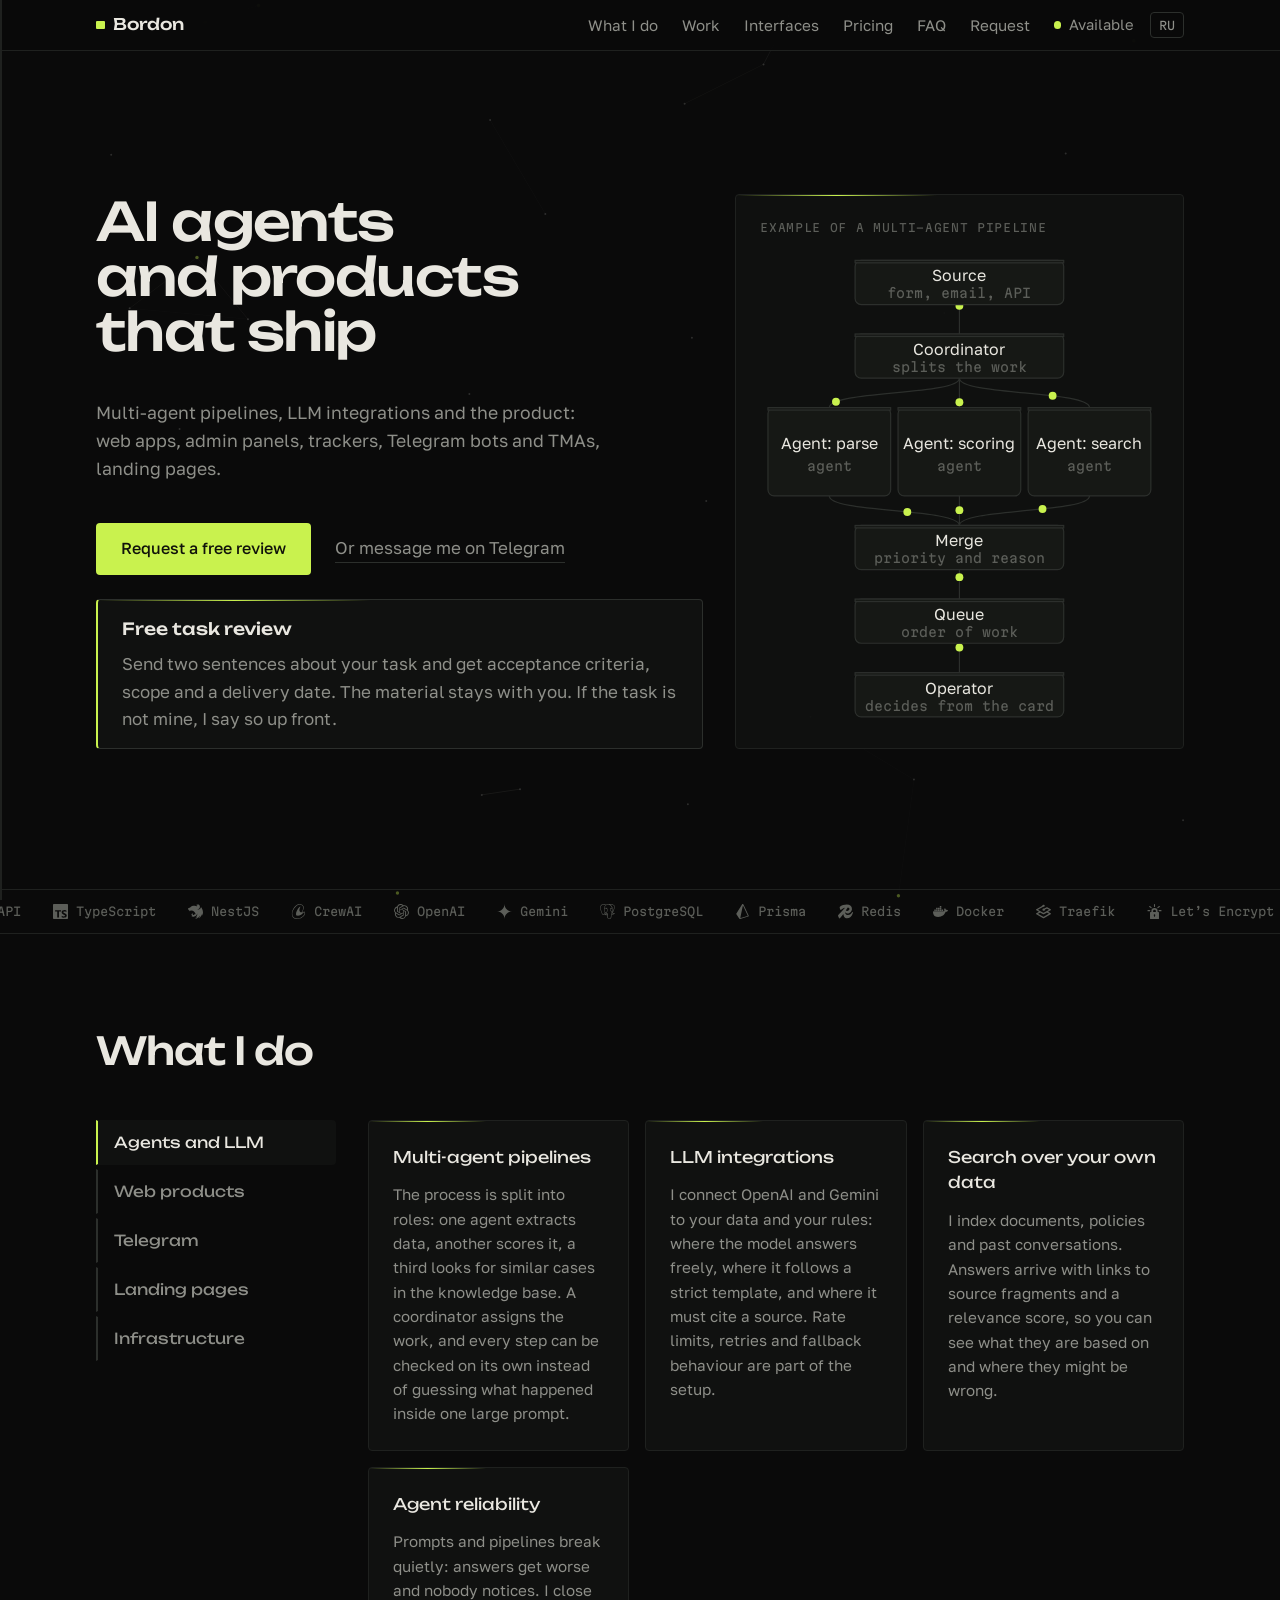
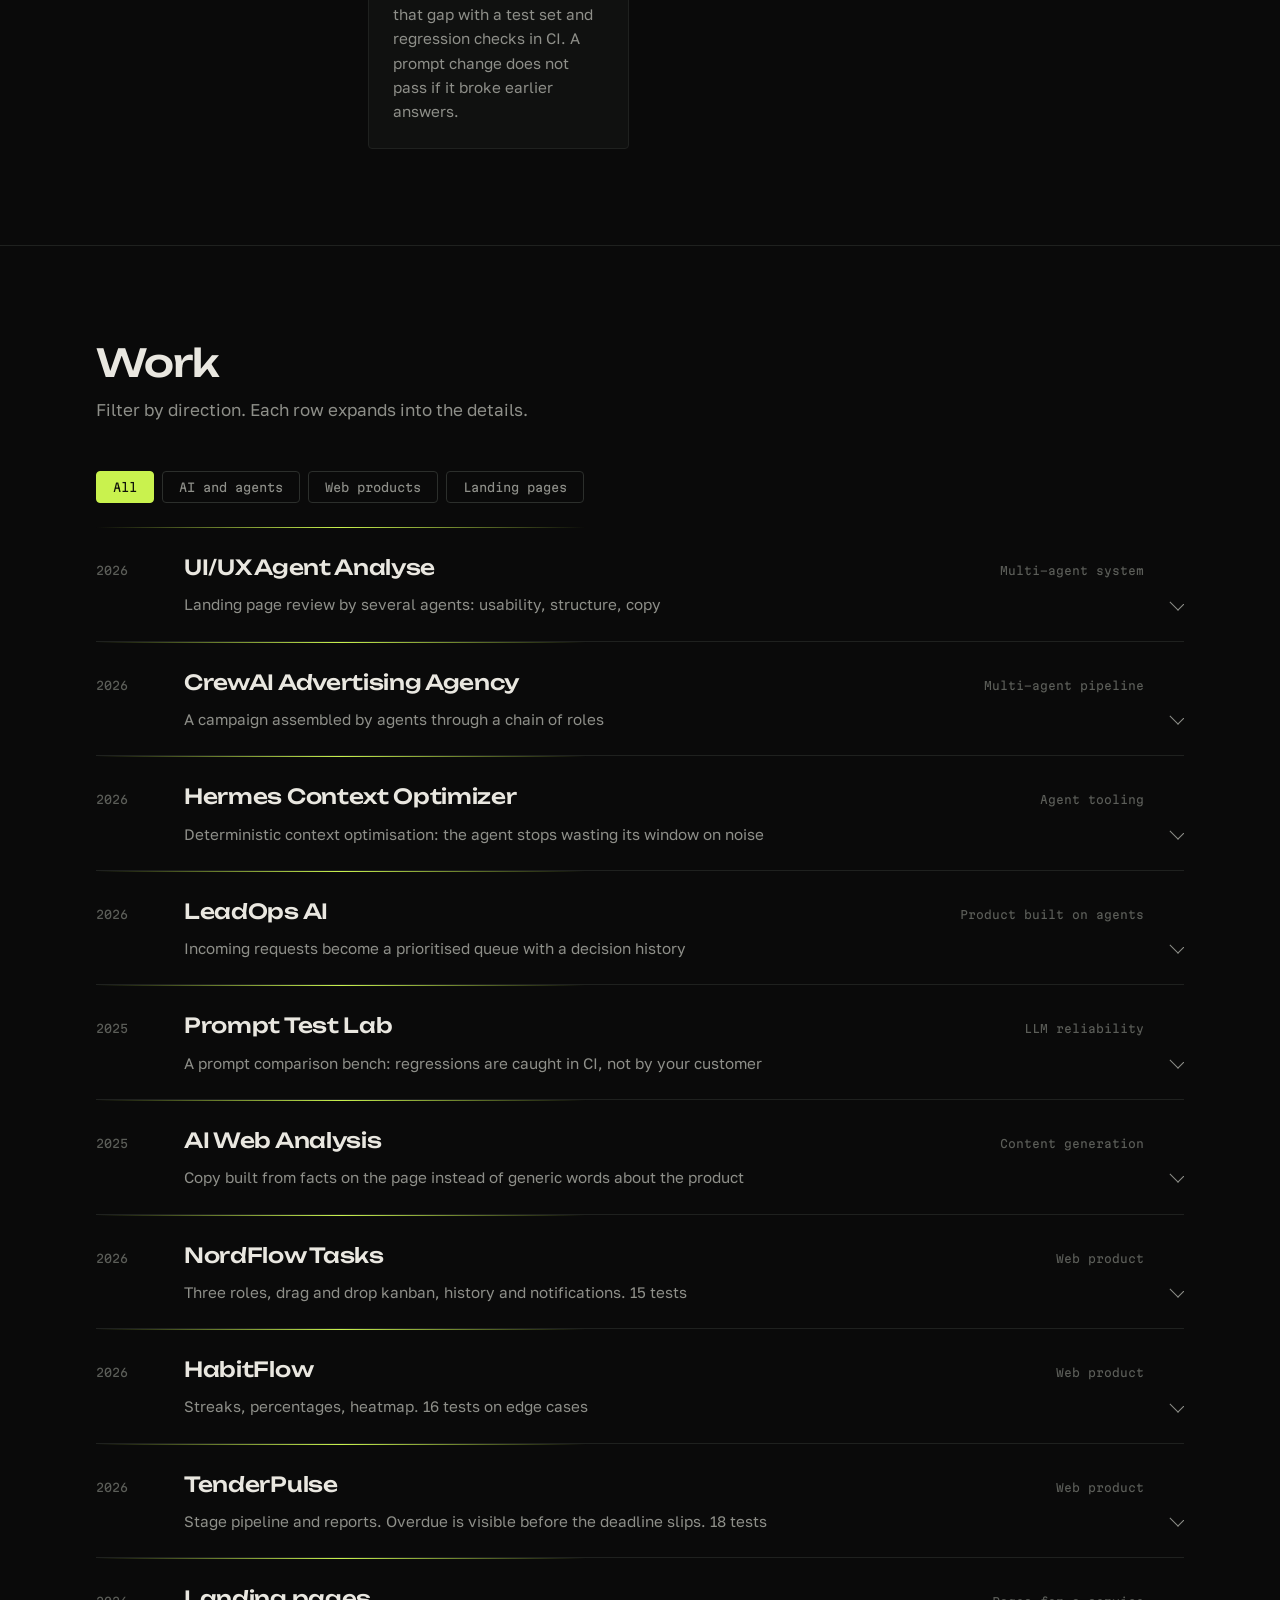
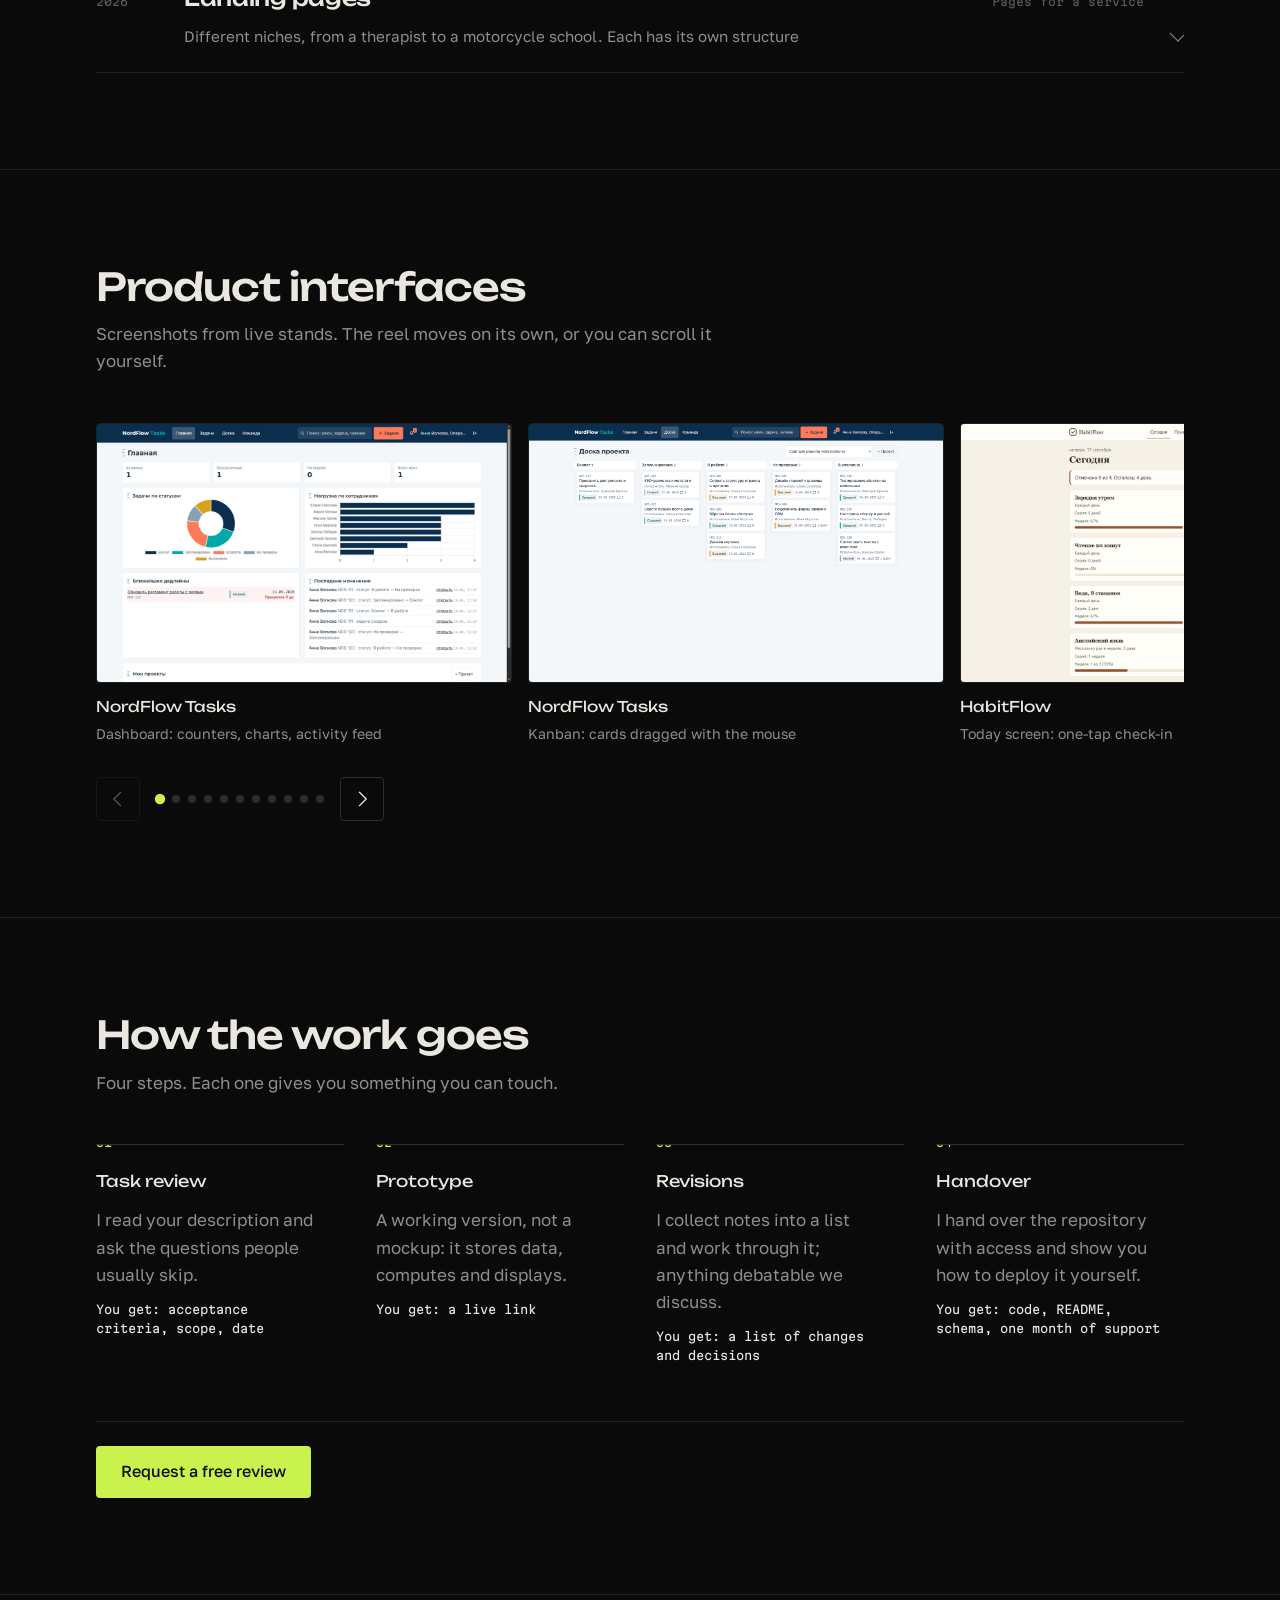
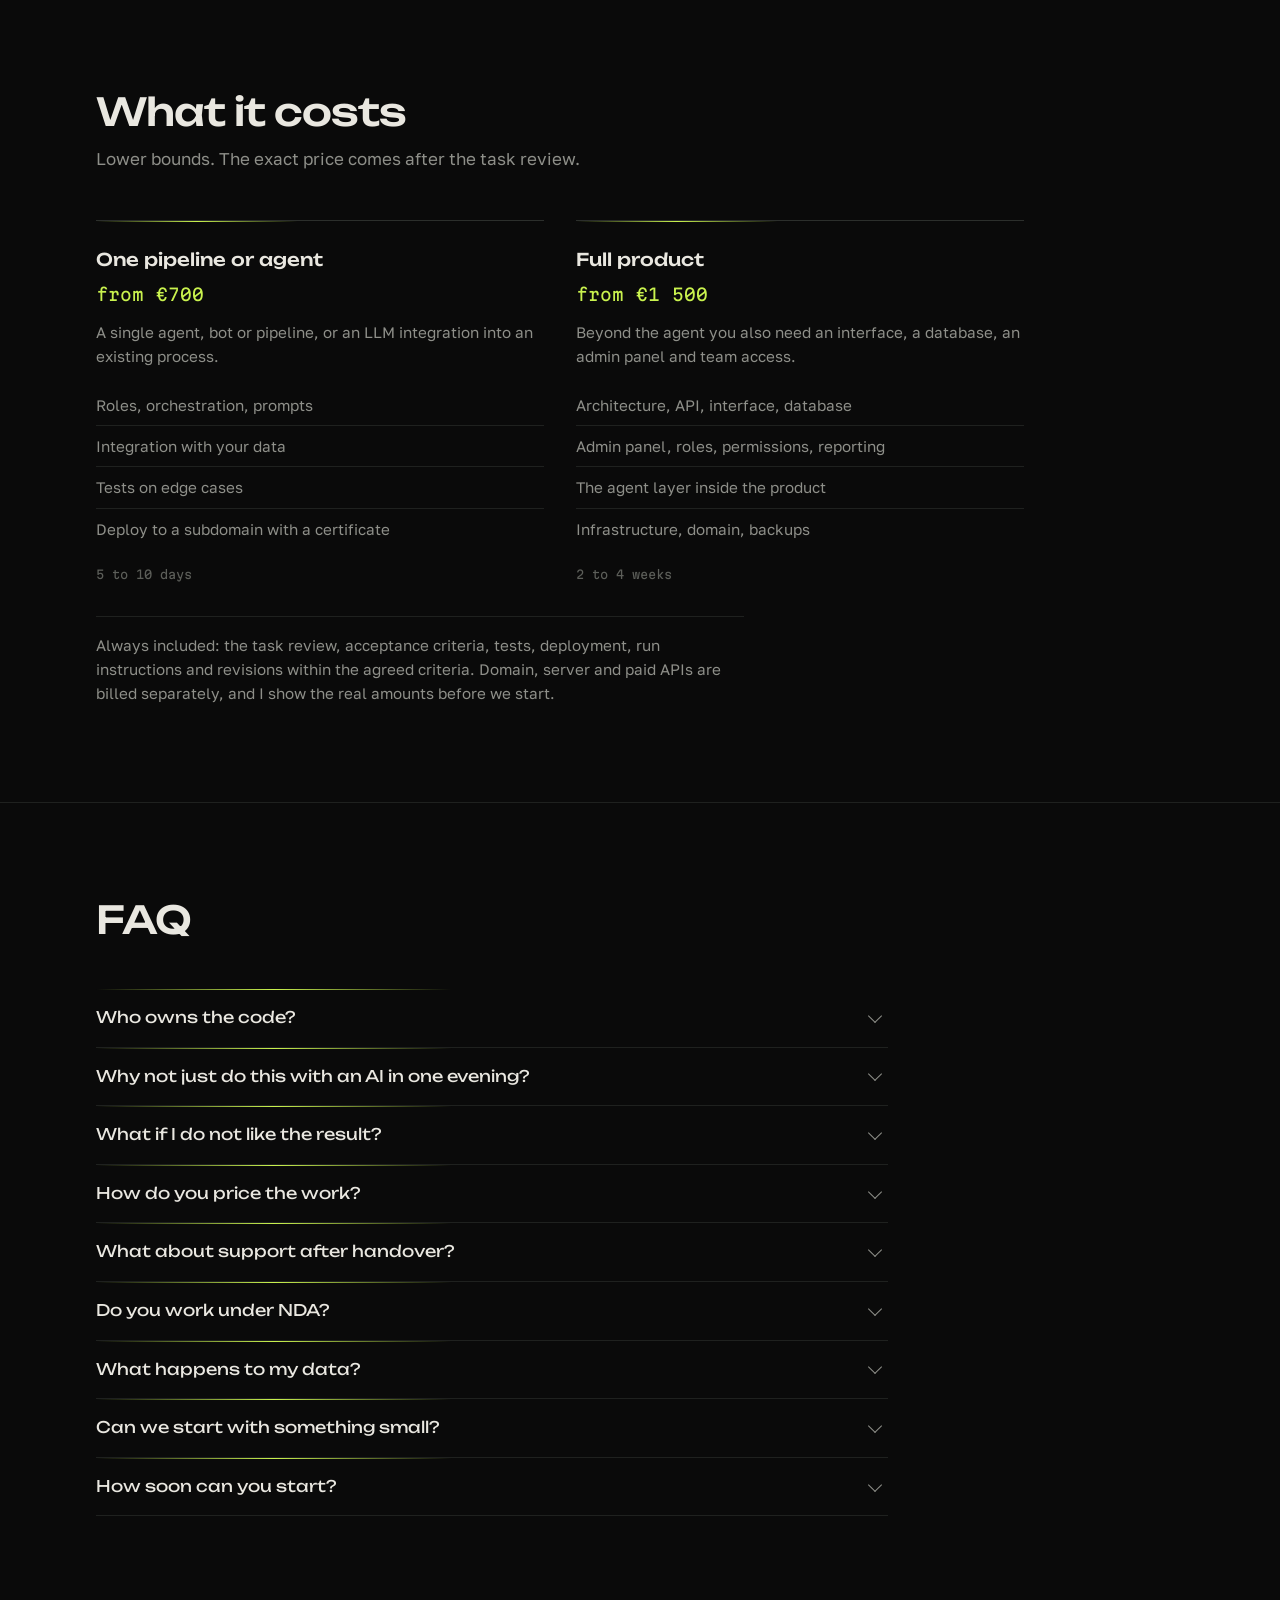
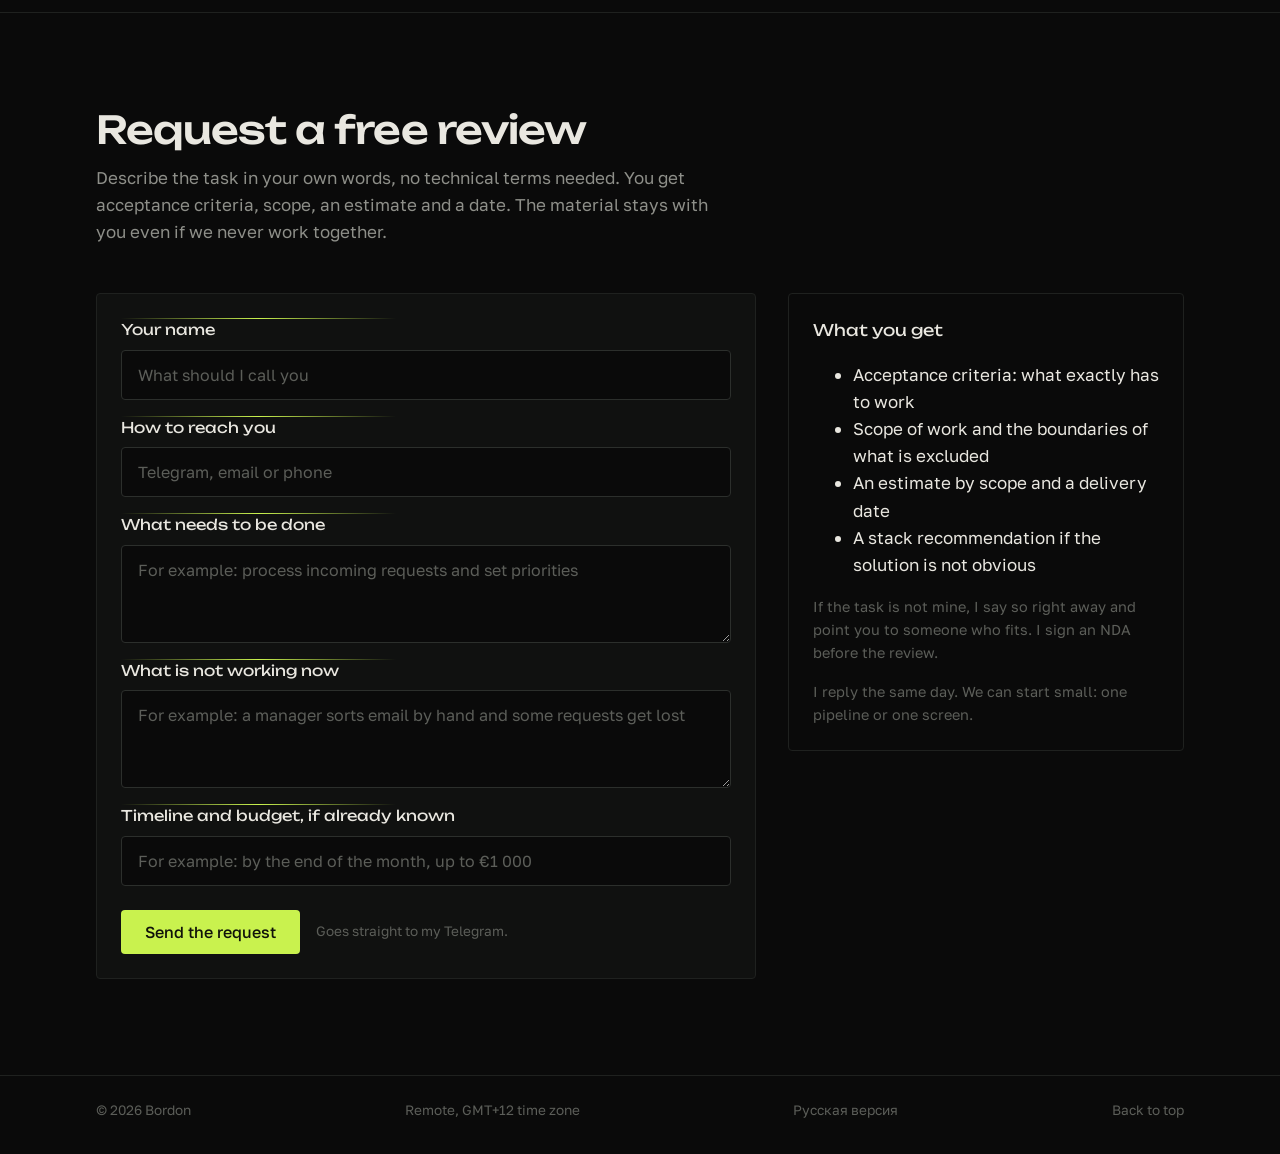
==== en.html @ df8b7627 "Форма: поле имени первым, подсветка на всех блоках, новая подпись на первом экране - в форму заявки " ====
<!doctype html>
<html lang="en">
<head>
<meta charset="utf-8">
<meta name="viewport" content="width=device-width, initial-scale=1">
<title>Bordon. AI agents, LLM and products end to end</title>
<meta name="description" content="I design multi-agent pipelines and LLM integrations, and build the product around them: web apps, admin panels, trackers, Telegram bots and mini apps, landing pages. Free task review.">
<link rel="alternate" hreflang="ru" href="index.html">

<link rel="preconnect" href="https://fonts.googleapis.com">
<link rel="preconnect" href="https://fonts.gstatic.com" crossorigin>
<link rel="stylesheet" href="https://fonts.googleapis.com/css2?family=Golos+Text:wght@400;500;600&family=Martian+Mono:wght@400;500&family=Unbounded:wght@400;500;600&display=swap">
<link rel="stylesheet" href="styles.css">
</head>
<body>

<a class="skip" href="#works">Skip to work</a>

<div class="rail" aria-hidden="true"><span class="rail__fill" id="rail-fill"></span></div>
<div class="bgnet" aria-hidden="true"><canvas id="net-canvas"></canvas></div>

<header class="bar">
  <div class="bar__inner">
    <a class="brand" href="#top"><span class="brand__dot" aria-hidden="true"></span>Bordon</a>

    <nav class="nav" id="nav" aria-label="Main navigation">
      <a href="#do">What I do</a>
      <a href="#works">Work</a>
      <a href="#shots">Interfaces</a>
      <a href="#formats">Pricing</a>
      <a href="#faq">FAQ</a>
      <a href="#brief">Request</a>
    </nav>

    <div class="bar__side">
      <span class="avail"><span class="avail__dot" aria-hidden="true"></span>Available</span>
      <a class="lang" href="index.html" hreflang="ru" lang="ru">RU</a>
      <button class="burger" id="burger" type="button" aria-label="Open menu" aria-expanded="false" aria-controls="nav">
        <span aria-hidden="true"></span><span aria-hidden="true"></span>
      </button>
    </div>
  </div>
</header>

<main id="top">

  <section class="hero">
    <div class="hero__inner">
      <div class="hero__left">
        <h1 class="hero__title">AI agents<br>and products<br>that ship</h1>
        <p class="hero__lead">
          Multi-agent pipelines, LLM integrations and the product:<br>
          web apps, admin panels, trackers, Telegram bots and TMAs, landing pages.
        </p>
        <div class="hero__actions">
          <a class="btn btn--primary" href="#brief">Request a free review</a>
          <a class="link" href="https://t.me/bordon_ai">Or message me on Telegram</a>
        </div>

        <div class="offer">
          <p class="offer__badge">Free task review</p>
          <p class="offer__text">
            Send two sentences about your task and get acceptance criteria, scope and a delivery date.
            The material stays with you. If the task is not mine, I say so up front.
          </p>
        </div>
      </div>

      <div class="flow">
        <p class="flow__title">Example of a multi-agent pipeline</p>
        <svg class="flowmap" viewBox="0 0 320 384" preserveAspectRatio="xMidYMid meet" role="img" aria-label="Pipeline diagram: source, coordinator, three agents, merge, queue and operator">
          <defs>
            <path id="v1" d="M160 42 V 66"/>
            <path id="v2" d="M160 102 C 160 116, 54 112, 54 126"/>
            <path id="v3" d="M160 102 V 126"/>
            <path id="v4" d="M160 102 C 160 116, 266 112, 266 126"/>
            <path id="v5" d="M54 198 C 54 212, 160 208, 160 222"/>
            <path id="v6" d="M160 198 V 222"/>
            <path id="v7" d="M266 198 C 266 212, 160 208, 160 222"/>
            <path id="v8" d="M160 258 V 282"/>
            <path id="v9" d="M160 318 V 342"/>
          </defs>

          <g class="wires">
            <use href="#v1"/><use href="#v2"/><use href="#v3"/><use href="#v4"/><use href="#v5"/><use href="#v6"/><use href="#v7"/><use href="#v8"/><use href="#v9"/>
          </g>

          <g class="pulses">
            <circle class="pulse" r="3.2"><animateMotion dur="1.6s" begin="0.18s" repeatCount="indefinite"><mpath href="#v1"/></animateMotion></circle>
            <circle class="pulse" r="3.2"><animateMotion dur="1.6s" begin="0.36s" repeatCount="indefinite"><mpath href="#v2"/></animateMotion></circle>
            <circle class="pulse" r="3.2"><animateMotion dur="1.6s" begin="0.54s" repeatCount="indefinite"><mpath href="#v3"/></animateMotion></circle>
            <circle class="pulse" r="3.2"><animateMotion dur="1.6s" begin="0.72s" repeatCount="indefinite"><mpath href="#v4"/></animateMotion></circle>
            <circle class="pulse" r="3.2"><animateMotion dur="1.6s" begin="0.9s" repeatCount="indefinite"><mpath href="#v5"/></animateMotion></circle>
            <circle class="pulse" r="3.2"><animateMotion dur="1.6s" begin="1.08s" repeatCount="indefinite"><mpath href="#v6"/></animateMotion></circle>
            <circle class="pulse" r="3.2"><animateMotion dur="1.6s" begin="1.26s" repeatCount="indefinite"><mpath href="#v7"/></animateMotion></circle>
            <circle class="pulse" r="3.2"><animateMotion dur="1.6s" begin="1.44s" repeatCount="indefinite"><mpath href="#v8"/></animateMotion></circle>
            <circle class="pulse" r="3.2"><animateMotion dur="1.6s" begin="1.62s" repeatCount="indefinite"><mpath href="#v9"/></animateMotion></circle>
          </g>

          <g class="node node--source">
            <rect x="75" y="6" width="170" height="36" rx="5"/>
            <rect class="node__bar" x="75" y="6" width="170" height="2"/>
            <text x="160" y="23">Source</text>
            <text class="node__meta" x="160" y="37">form, email, API</text>
          </g>

          <g class="node node--hub">
            <rect x="75" y="66" width="170" height="36" rx="5"/>
            <rect class="node__bar" x="75" y="66" width="170" height="2"/>
            <text x="160" y="83">Coordinator</text>
            <text class="node__meta" x="160" y="97">splits the work</text>
          </g>

          <g class="node">
            <rect x="75" y="222" width="170" height="36" rx="5"/>
            <rect class="node__bar" x="75" y="222" width="170" height="2"/>
            <text x="160" y="239">Merge</text>
            <text class="node__meta" x="160" y="253">priority and reason</text>
          </g>

          <g class="node">
            <rect x="75" y="282" width="170" height="36" rx="5"/>
            <rect class="node__bar" x="75" y="282" width="170" height="2"/>
            <text x="160" y="299">Queue</text>
            <text class="node__meta" x="160" y="313">order of work</text>
          </g>

          <g class="node">
            <rect x="75" y="342" width="170" height="36" rx="5"/>
            <rect class="node__bar" x="75" y="342" width="170" height="2"/>
            <text x="160" y="359">Operator</text>
            <text class="node__meta" x="160" y="373">decides from the card</text>
          </g>

          <g class="node node--agent">
            <rect x="4" y="126" width="100" height="72" rx="5"/>
            <rect class="node__bar" x="4" y="126" width="100" height="2"/>
            <text x="54" y="160">Agent: parse</text>
            <text class="node__meta" x="54" y="178">agent</text>
          </g>

          <g class="node node--agent">
            <rect x="110" y="126" width="100" height="72" rx="5"/>
            <rect class="node__bar" x="110" y="126" width="100" height="2"/>
            <text x="160" y="160">Agent: scoring</text>
            <text class="node__meta" x="160" y="178">agent</text>
          </g>

          <g class="node node--agent">
            <rect x="216" y="126" width="100" height="72" rx="5"/>
            <rect class="node__bar" x="216" y="126" width="100" height="2"/>
            <text x="266" y="160">Agent: search</text>
            <text class="node__meta" x="266" y="178">agent</text>
          </g>
        </svg>
      </div>
    </div>
  </section>

  <section class="stack" aria-label="Stack">
    <div class="stack__row" id="stack-row">
      <div class="stack__track" id="stack-track">
      <span class="tick"><svg class="tick__ico" aria-hidden="true"><use href="img/icons.svg#python"/></svg>Python</span>
      <span class="tick"><svg class="tick__ico" aria-hidden="true"><use href="img/icons.svg#fastapi"/></svg>FastAPI</span>
      <span class="tick"><svg class="tick__ico" aria-hidden="true"><use href="img/icons.svg#typescript"/></svg>TypeScript</span>
      <span class="tick"><svg class="tick__ico" aria-hidden="true"><use href="img/icons.svg#nestjs"/></svg>NestJS</span>
      <span class="tick"><svg class="tick__ico" aria-hidden="true"><use href="img/icons.svg#crewai"/></svg>CrewAI</span>
      <span class="tick"><svg class="tick__ico" aria-hidden="true"><use href="img/icons.svg#openai"/></svg>OpenAI</span>
      <span class="tick"><svg class="tick__ico" aria-hidden="true"><use href="img/icons.svg#googlegemini"/></svg>Gemini</span>
      <span class="tick"><svg class="tick__ico" aria-hidden="true"><use href="img/icons.svg#postgresql"/></svg>PostgreSQL</span>
      <span class="tick"><svg class="tick__ico" aria-hidden="true"><use href="img/icons.svg#prisma"/></svg>Prisma</span>
      <span class="tick"><svg class="tick__ico" aria-hidden="true"><use href="img/icons.svg#redis"/></svg>Redis</span>
      <span class="tick"><svg class="tick__ico" aria-hidden="true"><use href="img/icons.svg#docker"/></svg>Docker</span>
      <span class="tick"><svg class="tick__ico" aria-hidden="true"><use href="img/icons.svg#traefikproxy"/></svg>Traefik</span>
      <span class="tick"><svg class="tick__ico" aria-hidden="true"><use href="img/icons.svg#letsencrypt"/></svg>Let’s Encrypt</span>
      <span class="tick"><svg class="tick__ico" aria-hidden="true"><use href="img/icons.svg#githubactions"/></svg>GitHub Actions</span>
      <span class="tick"><svg class="tick__ico" aria-hidden="true"><use href="img/icons.svg#nodedotjs"/></svg>Node.js</span>
      <span class="tick"><svg class="tick__ico" aria-hidden="true"><use href="img/icons.svg#telegram"/></svg>Telegram</span>
      </div>
    </div>
  </section>

  <section class="do" id="do">
    <div class="wrap">
      <header class="sec">
        <h2>What I do</h2>
      </header>

      <div class="tabs" id="do-tabs">
        <div class="tabs__list" role="tablist" aria-label="Work directions">
          <button class="tabs__tab is-on" role="tab" id="tab-ai" aria-controls="panel-ai" aria-selected="true" tabindex="0">Agents and LLM</button>
          <button class="tabs__tab" role="tab" id="tab-web" aria-controls="panel-web" aria-selected="false" tabindex="-1">Web products</button>
          <button class="tabs__tab" role="tab" id="tab-tg" aria-controls="panel-tg" aria-selected="false" tabindex="-1">Telegram</button>
          <button class="tabs__tab" role="tab" id="tab-landing" aria-controls="panel-landing" aria-selected="false" tabindex="-1">Landing pages</button>
          <button class="tabs__tab" role="tab" id="tab-infra" aria-controls="panel-infra" aria-selected="false" tabindex="-1">Infrastructure</button>
        </div>

        <div class="tabs__panels">
          <div class="tabs__panel is-on" role="tabpanel" id="panel-ai" aria-labelledby="tab-ai" tabindex="0">
            <div class="cards">
              <article class="mini">
                <h3>Multi-agent pipelines</h3>
                <p>The process is split into roles: one agent extracts data, another scores it, a third looks for similar cases in the knowledge base. A coordinator assigns the work, and every step can be checked on its own instead of guessing what happened inside one large prompt.</p>
              </article>
              <article class="mini">
                <h3>LLM integrations</h3>
                <p>I connect OpenAI and Gemini to your data and your rules: where the model answers freely, where it follows a strict template, and where it must cite a source. Rate limits, retries and fallback behaviour are part of the setup.</p>
              </article>
              <article class="mini">
                <h3>Search over your own data</h3>
                <p>I index documents, policies and past conversations. Answers arrive with links to source fragments and a relevance score, so you can see what they are based on and where they might be wrong.</p>
              </article>
              <article class="mini">
                <h3>Agent reliability</h3>
                <p>Prompts and pipelines break quietly: answers get worse and nobody notices. I close that gap with a test set and regression checks in CI. A prompt change does not pass if it broke earlier answers.</p>
              </article>
            </div>
          </div>

          <div class="tabs__panel" role="tabpanel" id="panel-web" aria-labelledby="tab-web" tabindex="0" hidden>
            <div class="cards">
              <article class="mini">
                <h3>Web applications</h3>
                <p>Full applications built around a process: authentication, roles, database, file upload, export, third-party integrations. Runs in the browser with no install and opens on a phone.</p>
              </article>
              <article class="mini">
                <h3>Admin panels</h3>
                <p>An internal tool for the team: reference data, moderation, bulk operations, role-based access, audit log. What usually lives in spreadsheets and chat threads moves into one screen.</p>
              </article>
              <article class="mini">
                <h3>Dashboards and reporting</h3>
                <p>Funnels, deadlines, workload, period comparison, export to a spreadsheet. Metrics are computed server-side so the numbers match for everyone instead of depending on one person&rsquo;s export.</p>
              </article>
              <article class="mini">
                <h3>Mini CRM and trackers</h3>
                <p>Contacts, deals, stages, activity history, tasks and a kanban with deadlines. Administrator, manager and contractor roles: each sees only their own work and cannot reach into someone else&rsquo;s.</p>
              </article>
            </div>
          </div>

          <div class="tabs__panel" role="tabpanel" id="panel-tg" aria-labelledby="tab-tg" tabindex="0" hidden>
            <div class="cards">
              <article class="mini">
                <h3>Bots</h3>
                <p>Intake, notifications on events and deadlines, announcement funnels, answers from the knowledge base. With caching and logging, so a failure shows exactly what came in and what went out.</p>
              </article>
              <article class="mini">
                <h3>Mini apps</h3>
                <p>An interface inside Telegram: forms, lists, cards, payments. No app install and no separate account, and the data comes from the same backend as the web version.</p>
              </article>
              <article class="mini">
                <h3>Wired to your backend</h3>
                <p>The bot works with your API, database and third-party services instead of living as a separate toy. One source of truth: a change in the web app shows up in the bot immediately.</p>
              </article>
              <article class="mini">
                <h3>Access and roles</h3>
                <p>Who sees requests, who changes statuses, who exports data. Restrictions are enforced on the server, not hidden behind disabled buttons.</p>
              </article>
            </div>
          </div>

          <div class="tabs__panel" role="tabpanel" id="panel-landing" aria-labelledby="tab-landing" tabindex="0" hidden>
            <div class="cards">
              <article class="mini">
                <h3>Structure for the niche</h3>
                <p>Section order and arguments are built for a specific audience: a therapist, a coffee shop and a payment service need different ones. Proven on five live pages.</p>
              </article>
              <article class="mini">
                <h3>Lead form</h3>
                <p>A form with notifications, export and spam protection. You see where the person came from and what they wanted, not just &ldquo;new lead&rdquo;.</p>
              </article>
              <article class="mini">
                <h3>Speed and responsiveness</h3>
                <p>From 320 pixels up, tested in Safari and on a real phone. No heavy builders: the page opens fast on mobile data.</p>
              </article>
              <article class="mini">
                <h3>Analytics</h3>
                <p>Goals on form submits and clicks, analytics wired up, markup for search. So you can see whether the page works instead of assuming it looks fine.</p>
              </article>
            </div>
          </div>

          <div class="tabs__panel" role="tabpanel" id="panel-infra" aria-labelledby="tab-infra" tabindex="0" hidden>
            <div class="cards">
              <article class="mini">
                <h3>Containers and deployment</h3>
                <p>The app ships as an image and starts with one command on any server. Rebuild and restart by script: the old container keeps serving until the new one is ready.</p>
              </article>
              <article class="mini">
                <h3>Domains and certificates</h3>
                <p>Reverse proxy, routing by domain, HTTPS with automatic renewal. Plus http to https redirects and security headers.</p>
              </article>
              <article class="mini">
                <h3>Databases and data</h3>
                <p>PostgreSQL with migrations, regular backups, separate staging and production environments. Migrations run by script, not by hand.</p>
              </article>
              <article class="mini">
                <h3>Observability</h3>
                <p>Health endpoints for the database and the app, container logs, metrics and alerts on failure. When something breaks you see what broke, not just &ldquo;the site is down&rdquo;.</p>
              </article>
              <article class="mini">
                <h3>Continuous delivery</h3>
                <p>Checks and tests in CI on every commit, image build, automated deploy. A mistake is caught before production, not after.</p>
              </article>
              <article class="mini">
                <h3>Handover and documentation</h3>
                <p>A README with run instructions, the data schema, environment variables and an update guide. So the project can be handed to another team, not only to me.</p>
              </article>
            </div>
          </div>
        </div>
      </div>
    </div>
  </section>

  <section class="works" id="works">
    <div class="wrap">
      <header class="sec">
        <h2>Work</h2>
        <p class="sec__lead">Filter by direction. Each row expands into the details.</p>
      </header>

      <div class="filters" role="group" aria-label="Case filter">
        <button class="chip is-on" data-filter="all" aria-pressed="true">All</button>
        <button class="chip" data-filter="ai" aria-pressed="false">AI and agents</button>
        <button class="chip" data-filter="web" aria-pressed="false">Web products</button>
        <button class="chip" data-filter="landing" aria-pressed="false">Landing pages</button>
      </div>

      <div class="cases" id="cases">

        <details class="case" data-cat="ai">
          <summary class="case__head">
            <span class="case__year">2026</span>
            <span class="case__title">UI/UX Agent Analyse</span>
            <span class="case__cat">Multi-agent system</span>
            <span class="case__sum">Landing page review by several agents: usability, structure, copy</span>
            <span class="case__more" aria-hidden="true"></span>
          </summary>
          <div class="case__body">
            <p class="case__what">The system reviews a page piece by piece: usability, structure, conversion points, copy. Several agents with different roles, merged into one report.</p>
            <p class="case__value"><span class="case__label">Why it matters</span>An audit without manual reading. Notes are tied to specific blocks instead of general impressions.</p>
            <ul class="tags"><li>Python</li><li>agent orchestration</li><li>LLM</li><li>Docker</li></ul>
            <a class="case__go" href="https://github.com/ai4bordon/ui-ux-agent-analise">Open on GitHub</a>
          </div>
        </details>

        <details class="case" data-cat="ai">
          <summary class="case__head">
            <span class="case__year">2026</span>
            <span class="case__title">CrewAI Advertising Agency</span>
            <span class="case__cat">Multi-agent pipeline</span>
            <span class="case__sum">A campaign assembled by agents through a chain of roles</span>
            <span class="case__more" aria-hidden="true"></span>
          </summary>
          <div class="case__body">
            <p class="case__what">Every agent has a role and an area of responsibility. Work moves along the chain from strategy to copy and creatives.</p>
            <p class="case__value"><span class="case__label">Why it matters</span>You can see which step went wrong and replace that step without rebuilding the whole process.</p>
            <ul class="tags"><li>CrewAI</li><li>Python</li><li>LLM</li></ul>
            <a class="case__go" href="https://github.com/ai4bordon/crewai-advertising-agency">Open on GitHub</a>
          </div>
        </details>

        <details class="case" data-cat="ai">
          <summary class="case__head">
            <span class="case__year">2026</span>
            <span class="case__title">Hermes Context Optimizer</span>
            <span class="case__cat">Agent tooling</span>
            <span class="case__sum">Deterministic context optimisation: the agent stops wasting its window on noise</span>
            <span class="case__more" aria-hidden="true"></span>
          </summary>
          <div class="case__body">
            <p class="case__what">A plugin for Hermes Agent. It optimises the tool context so the same input produces the same output.</p>
            <p class="case__value"><span class="case__label">Why it matters</span>This is exactly why agents in production behave differently on identical requests. Here the behaviour is reproducible.</p>
            <ul class="tags"><li>Python</li><li>Hermes Agent</li><li>Apache-2.0</li><li>tests</li></ul>
            <a class="case__go" href="https://github.com/ai4bordon/hermes-context-optimizer">Open on GitHub</a>
          </div>
        </details>

        <details class="case" data-cat="ai">
          <summary class="case__head">
            <span class="case__year">2026</span>
            <span class="case__title">LeadOps AI</span>
            <span class="case__cat">Product built on agents</span>
            <span class="case__sum">Incoming requests become a prioritised queue with a decision history</span>
            <span class="case__more" aria-hidden="true"></span>
          </summary>
          <div class="case__body">
            <p class="case__what">A lead processing pipeline: sources, raw signals, scoring, queue and operator actions behind one API. A separate knowledge search layer that returns its sources.</p>
            <p class="case__value"><span class="case__label">Why it matters</span>No need to scroll through email and spreadsheets to decide what comes first. Operator decisions are recorded in the history.</p>
            <p class="case__note">The stand runs on a separate server and is closed to the public. I show it on a call or send access on request.</p>
            <ul class="tags"><li>NestJS</li><li>Prisma</li><li>PostgreSQL</li><li>LightRAG</li><li>Docker</li></ul>
          </div>
        </details>

        <details class="case" data-cat="ai">
          <summary class="case__head">
            <span class="case__year">2025</span>
            <span class="case__title">Prompt Test Lab</span>
            <span class="case__cat">LLM reliability</span>
            <span class="case__sum">A prompt comparison bench: regressions are caught in CI, not by your customer</span>
            <span class="case__more" aria-hidden="true"></span>
          </summary>
          <div class="case__body">
            <p class="case__what">Answers are stored and compared between prompt versions. The check runs automatically on every change.</p>
            <p class="case__value"><span class="case__label">Why it matters</span>A prompt change does not silently break earlier answers. The break is visible before release.</p>
            <ul class="tags"><li>Python</li><li>GitHub Actions</li><li>tests</li></ul>
            <a class="case__go" href="https://github.com/ai4bordon/prompt_test">Open on GitHub</a>
          </div>
        </details>

        <details class="case" data-cat="ai">
          <summary class="case__head">
            <span class="case__year">2025</span>
            <span class="case__title">AI Web Analysis</span>
            <span class="case__cat">Content generation</span>
            <span class="case__sum">Copy built from facts on the page instead of generic words about the product</span>
            <span class="case__more" aria-hidden="true"></span>
          </summary>
          <div class="case__body">
            <p class="case__what">First the page is parsed, then posts are generated through the OpenAI API from the extracted facts.</p>
            <p class="case__value"><span class="case__label">Why it matters</span>Fewer revisions after the client reads another round of &ldquo;innovative solutions&rdquo;.</p>
            <ul class="tags"><li>Python</li><li>OpenAI API</li></ul>
            <a class="case__go" href="https://github.com/ai4bordon/aI_web_analysis">Open on GitHub</a>
          </div>
        </details>

        <details class="case" data-cat="web">
          <summary class="case__head">
            <span class="case__year">2026</span>
            <span class="case__title">NordFlow Tasks</span>
            <span class="case__cat">Web product</span>
            <span class="case__sum">Three roles, drag and drop kanban, history and notifications. 15 tests</span>
            <span class="case__more" aria-hidden="true"></span>
          </summary>
          <div class="case__body">
            <p class="case__what">A project and task tracker: different data visibility for three roles, kanban, change history, notifications, search that handles Cyrillic properly.</p>
            <p class="case__value"><span class="case__label">Why it matters</span>The team sees tasks, deadlines and workload in one place. Zero external dependencies: only the Node standard library.</p>
            <ul class="tags"><li>Node.js</li><li>SQLite</li><li>15 tests</li></ul>
            <a class="case__go" href="https://nordflow.veynx.xyz/">Open the live stand</a>
          </div>
        </details>

        <details class="case" data-cat="web">
          <summary class="case__head">
            <span class="case__year">2026</span>
            <span class="case__title">HabitFlow</span>
            <span class="case__cat">Web product</span>
            <span class="case__sum">Streaks, percentages, heatmap. 16 tests on edge cases</span>
            <span class="case__more" aria-hidden="true"></span>
          </summary>
          <div class="case__body">
            <p class="case__what">A habit tracker: one-tap check-in, current and best streak, daily heatmap, archive with history. Undoing a check-in recalculates the stats.</p>
            <p class="case__value"><span class="case__label">Why it matters</span>You can see where a habit breaks. The streak does not break until the day is over, so the stats do not lie.</p>
            <ul class="tags"><li>Node.js</li><li>Web</li><li>16 tests</li></ul>
            <a class="case__go" href="https://habitflow.veynx.xyz/">Open the live stand</a>
          </div>
        </details>

        <details class="case" data-cat="web">
          <summary class="case__head">
            <span class="case__year">2026</span>
            <span class="case__title">TenderPulse</span>
            <span class="case__cat">Web product</span>
            <span class="case__sum">Stage pipeline and reports. Overdue is visible before the deadline slips. 18 tests</span>
            <span class="case__more" aria-hidden="true"></span>
          </summary>
          <div class="case__body">
            <p class="case__what">An order stage tracker: a fixed pipeline with transition history, contractor assignment, reports on the funnel, stage time and workload.</p>
            <p class="case__value"><span class="case__label">Why it matters</span>Overdue is measured by stage deadline rather than the whole order, so it shows up in advance.</p>
            <ul class="tags"><li>Node.js</li><li>Web</li><li>18 tests</li></ul>
            <a class="case__go" href="https://tenderpulse.veynx.xyz/">Open the live stand</a>
          </div>
        </details>

        <details class="case" data-cat="landing">
          <summary class="case__head">
            <span class="case__year">2026</span>
            <span class="case__title">Landing pages</span>
            <span class="case__cat">Pages for a service</span>
            <span class="case__sum">Different niches, from a therapist to a motorcycle school. Each has its own structure</span>
            <span class="case__more" aria-hidden="true"></span>
          </summary>
          <div class="case__body">
            <p class="case__what">A therapist and coach, a coffee shop with online ordering, a payment gateway for LatAm, a marketing agency, a motorcycle school in St Petersburg.</p>
            <p class="case__value"><span class="case__label">Why it matters</span>A fast way to test demand: a page, a form, real requests. The different niches show that structure follows the audience.</p>
            <ul class="tags links">
              <li><a href="https://l1.veynx.xyz/">Therapist and coach</a></li>
              <li><a href="https://l2.veynx.xyz/">Coffee shop Aromat</a></li>
              <li><a href="https://l3.veynx.xyz/">RutaPay, payment gateway for LatAm</a></li>
              <li><a href="https://l4.veynx.xyz/">Northern Monkey, marketing agency</a></li>
              <li><a href="https://l5.veynx.xyz/">Motorcycle school Trek</a></li>
            </ul>
          </div>
        </details>

      </div>
    </div>
  </section>

  <section class="shots" id="shots">
    <div class="wrap">
      <header class="sec">
        <h2>Product interfaces</h2>
        <p class="sec__lead">Screenshots from live stands. The reel moves on its own, or you can scroll it yourself.</p>
      </header>

      <div class="carousel" id="carousel">
        <ul class="carousel__track" id="carousel-track">
          <li class="slide"><a href="https://nordflow.veynx.xyz/"><img src="img/nordflow.png" alt="NordFlow Tasks dashboard" loading="lazy"><span class="slide__cap"><b>NordFlow Tasks</b>Dashboard: counters, charts, activity feed</span></a></li>
          <li class="slide"><a href="https://nordflow.veynx.xyz/"><img src="img/nordflow-board.png" alt="NordFlow Tasks kanban board" loading="lazy"><span class="slide__cap"><b>NordFlow Tasks</b>Kanban: cards dragged with the mouse</span></a></li>
          <li class="slide"><a href="https://habitflow.veynx.xyz/"><img src="img/habitflow.png" alt="HabitFlow today screen" loading="lazy"><span class="slide__cap"><b>HabitFlow</b>Today screen: one-tap check-in</span></a></li>
          <li class="slide"><a href="https://habitflow.veynx.xyz/"><img src="img/habitflow-detail.png" alt="HabitFlow habit detail" loading="lazy"><span class="slide__cap"><b>HabitFlow</b>Streaks, percentages, heatmap</span></a></li>
          <li class="slide"><a href="https://tenderpulse.veynx.xyz/"><img src="img/tenderpulse.png" alt="TenderPulse dashboard" loading="lazy"><span class="slide__cap"><b>TenderPulse</b>Stage funnel with amounts</span></a></li>
          <li class="slide"><a href="https://tenderpulse.veynx.xyz/"><img src="img/tenderpulse-orders.png" alt="TenderPulse order list" loading="lazy"><span class="slide__cap"><b>TenderPulse</b>Orders: filters and overdue</span></a></li>
          <li class="slide"><a href="https://l1.veynx.xyz/"><img src="img/l1.png" alt="Therapist landing page" loading="lazy"><span class="slide__cap"><b>Therapist and coach</b>Personal page with booking</span></a></li>
          <li class="slide"><a href="https://l2.veynx.xyz/"><img src="img/l2.png" alt="Coffee shop landing page" loading="lazy"><span class="slide__cap"><b>Coffee shop Aromat</b>Order online, pick up in 15 minutes</span></a></li>
          <li class="slide"><a href="https://l3.veynx.xyz/"><img src="img/l3.png" alt="Payment gateway landing page" loading="lazy"><span class="slide__cap"><b>RutaPay</b>Payment gateway for LatAm</span></a></li>
          <li class="slide"><a href="https://l4.veynx.xyz/"><img src="img/l4.png" alt="Marketing agency landing page" loading="lazy"><span class="slide__cap"><b>Northern Monkey</b>Marketing agency landing page</span></a></li>
          <li class="slide"><a href="https://l5.veynx.xyz/"><img src="img/l5.png" alt="Motorcycle school landing page" loading="lazy"><span class="slide__cap"><b>Motorcycle school Trek</b>Enrolment for training</span></a></li>
        </ul>

        <div class="carousel__nav">
          <button class="cbtn" id="prev" type="button" aria-label="Previous screen">
            <svg viewBox="0 0 24 24" aria-hidden="true"><path d="M15 4 7 12l8 8" fill="none" stroke="currentColor" stroke-width="1.6" stroke-linecap="square"/></svg>
          </button>
          <div class="dots" id="dots" role="group" aria-label="Go to screen"></div>
          <button class="cbtn" id="next" type="button" aria-label="Next screen">
            <svg viewBox="0 0 24 24" aria-hidden="true"><path d="M9 4l8 8-8 8" fill="none" stroke="currentColor" stroke-width="1.6" stroke-linecap="square"/></svg>
          </button>
        </div>
      </div>
    </div>
  </section>

  <section class="approach" id="approach">
    <div class="wrap">
      <header class="sec">
        <h2>How the work goes</h2>
        <p class="sec__lead">Four steps. Each one gives you something you can touch.</p>
      </header>

      <ol class="steps">
        <li class="step">
          <h3>Task review</h3>
          <p>I read your description and ask the questions people usually skip.</p>
          <p class="step__out">You get: acceptance criteria, scope, date</p>
        </li>
        <li class="step">
          <h3>Prototype</h3>
          <p>A working version, not a mockup: it stores data, computes and displays.</p>
          <p class="step__out">You get: a live link</p>
        </li>
        <li class="step">
          <h3>Revisions</h3>
          <p>I collect notes into a list and work through it; anything debatable we discuss.</p>
          <p class="step__out">You get: a list of changes and decisions</p>
        </li>
        <li class="step">
          <h3>Handover</h3>
          <p>I hand over the repository with access and show you how to deploy it yourself.</p>
          <p class="step__out">You get: code, README, schema, one month of support</p>
        </li>
      </ol>

      <p class="cta-row"><a class="btn btn--primary" href="#brief">Request a free review</a></p>
    </div>
  </section>

  <section class="formats" id="formats">
    <div class="wrap">
      <header class="sec">
        <h2>What it costs</h2>
        <p class="sec__lead">Lower bounds. The exact price comes after the task review.</p>
      </header>

      <div class="plans">
        <article class="plan">
          <h3>One pipeline or agent</h3>
          <p class="plan__price">from €700</p>
          <p class="plan__what">A single agent, bot or pipeline, or an LLM integration into an existing process.</p>
          <ul>
            <li>Roles, orchestration, prompts</li>
            <li>Integration with your data</li>
            <li>Tests on edge cases</li>
            <li>Deploy to a subdomain with a certificate</li>
          </ul>
          <p class="plan__time">5 to 10 days</p>
        </article>

        <article class="plan">
          <h3>Full product</h3>
          <p class="plan__price">from €1 500</p>
          <p class="plan__what">Beyond the agent you also need an interface, a database, an admin panel and team access.</p>
          <ul>
            <li>Architecture, API, interface, database</li>
            <li>Admin panel, roles, permissions, reporting</li>
            <li>The agent layer inside the product</li>
            <li>Infrastructure, domain, backups</li>
          </ul>
          <p class="plan__time">2 to 4 weeks</p>
        </article>
      </div>

      <p class="plans__note">
        Always included: the task review, acceptance criteria, tests, deployment, run instructions
        and revisions within the agreed criteria. Domain, server and paid APIs are billed separately,
        and I show the real amounts before we start.
      </p>
    </div>
  </section>

  <section class="faq" id="faq">
    <div class="wrap">
      <header class="sec">
        <h2>FAQ</h2>
      </header>

      <div class="qa">
        <details class="qa__item">
          <summary>Who owns the code?</summary>
          <p>You do. I hand over the repository with access and rights on your account or organisation. I do not use licences that stop you from doing what you want with it.</p>
        </details>
        <details class="qa__item">
          <summary>Why not just do this with an AI in one evening?</summary>
          <p>You can, and that is how I work. The difference is verification: a model produces the first plausible answer, while the actual work is finding edge cases, covering them with tests and making the behaviour reproducible.</p>
        </details>
        <details class="qa__item">
          <summary>What if I do not like the result?</summary>
          <p>Revisions within the agreed criteria are included. If the prototype shows the idea does not work, we admit it and change the approach instead of pushing it to handover.</p>
        </details>
        <details class="qa__item">
          <summary>How do you price the work?</summary>
          <p>By scope, not by hours and not by guesswork. After the review you see the breakdown: what is included, what is not, and how long it takes. If the scope changes mid-project, you hear about it before I start on it.</p>
        </details>
        <details class="qa__item">
          <summary>What about support after handover?</summary>
          <p>One month is included: I fix anything that broke because of me and answer questions about running it. After that, hourly or by subscription, agreed in advance.</p>
        </details>
        <details class="qa__item">
          <summary>Do you work under NDA?</summary>
          <p>Yes. I sign an NDA before the review if you need one. Commercial and NDA work I show on request and never publish.</p>
        </details>
        <details class="qa__item">
          <summary>What happens to my data?</summary>
          <p>I only use the data you hand over for the prototype and never reuse it in other projects. After handover the access is revoked and no copies stay with me.</p>
        </details>
        <details class="qa__item">
          <summary>Can we start with something small?</summary>
          <p>Yes, and it is sensible. The first step is often a single pipeline or a single screen: we test the approach on a live prototype and expand from there. Less risk on both sides.</p>
        </details>
        <details class="qa__item">
          <summary>How soon can you start?</summary>
          <p>I can start this week. I give the delivery date after the review and never move it quietly: if the date slips, you hear about it immediately.</p>
        </details>
      </div>
    </div>
  </section>

  <section class="brief" id="brief">
    <div class="wrap">
      <header class="sec">
        <h2>Request a free review</h2>
        <p class="sec__lead">
          Describe the task in your own words, no technical terms needed. You get acceptance criteria,
          scope, an estimate and a date. The material stays with you even if we never work together.
        </p>
      </header>

      <div class="brief__grid">
        <form class="brief__form" id="brief-form" novalidate>
          <div class="field">
            <label for="b-name">Your name</label>
            <input id="b-name" name="name" type="text" autocomplete="name" placeholder="What should I call you" required>
          </div>

          <div class="field">
            <label for="b-contact">How to reach you</label>
            <input id="b-contact" name="contact" type="text" autocomplete="email" placeholder="Telegram, email or phone" required>
          </div>

          <div class="field">
            <label for="b-task">What needs to be done</label>
            <textarea id="b-task" name="task" rows="3" placeholder="For example: process incoming requests and set priorities" required></textarea>
          </div>

          <div class="field">
            <label for="b-pain">What is not working now</label>
            <textarea id="b-pain" name="pain" rows="3" placeholder="For example: a manager sorts email by hand and some requests get lost"></textarea>
          </div>

          <div class="field">
            <label for="b-limits">Timeline and budget, if already known</label>
            <input id="b-limits" name="limits" type="text" placeholder="For example: by the end of the month, up to €1 000">
          </div>

          <div class="field field--trap" aria-hidden="true">
            <input id="b-trap" name="trap" type="text" tabindex="-1" autocomplete="off">
          </div>

          <p class="brief__err" id="b-err" hidden></p>

          <div class="brief__actions">
            <button class="btn btn--primary" type="submit">Send the request</button>
            <p class="brief__hint">Goes straight to my Telegram.</p>
          </div>

          <div class="brief__next" id="b-sent" hidden>
            <p class="brief__next-title">Request sent</p>
            <p class="brief__next-text">I will review it and reply the same day. If Telegram is easier, message me there.</p>
            <p><a class="btn btn--primary" href="https://t.me/bordon_ai">Open Telegram</a></p>
          </div>

          <div class="brief__next" id="b-fallback" hidden>
            <p class="brief__next-title">Request is ready</p>
            <p class="brief__next-text">The text is copied. Open Telegram, paste it into the chat and send.</p>
            <p><a class="btn btn--primary" href="https://t.me/bordon_ai">Open Telegram</a></p>
            <label class="brief__next-label" for="b-text">The request text, in case you need to copy it by hand</label>
            <textarea id="b-text" rows="7" readonly></textarea>
          </div>
        </form>

        <aside class="brief__side">
          <h3>What you get</h3>
          <ul class="ticks">
            <li>Acceptance criteria: what exactly has to work</li>
            <li>Scope of work and the boundaries of what is excluded</li>
            <li>An estimate by scope and a delivery date</li>
            <li>A stack recommendation if the solution is not obvious</li>
          </ul>
          <p class="brief__note">
            If the task is not mine, I say so right away and point you to someone who fits. I sign an NDA before the review.
          </p>
          <p class="brief__note">
            I reply the same day. We can start small: one pipeline or one screen.
          </p>
        </aside>
      </div>
    </div>
  </section>

</main>

<footer class="foot">
  <div class="wrap foot__inner">
    <span>© 2026 Bordon</span>
    <span>Remote, GMT+12 time zone</span>
    <a href="index.html" hreflang="ru" lang="ru">Русская версия</a>
    <a href="#top">Back to top</a>
  </div>
</footer>

<button class="totop" id="totop" type="button" aria-label="Back to top" hidden>
  <svg viewBox="0 0 24 24" aria-hidden="true"><path d="M12 19V5M5 12l7-7 7 7" fill="none" stroke="currentColor" stroke-width="1.6" stroke-linecap="square"/></svg>
</button>

<script src="vendor/gsap/gsap.min.js"></script>
<script src="vendor/gsap/ScrollTrigger.min.js"></script>
<script src="vendor/gsap/Flip.min.js"></script>
<script src="app.js"></script>
</body>
</html>
---- styles.css ----
/* Bordon. ИИ-агенты, LLM и продукты под ключ.
   Шкала отступов от 4 пикселей, один радиус, три шрифта.
   Интерактив: вкладки направлений, раскрывающиеся кейсы, карусель экранов, аккордеон вопросов. */

:root {
  /* цвета */
  --bg: #0a0a0a;
  --bg-2: #101110;
  --bg-3: #161815;
  --line: #1f211f;
  --line-2: #2c2f2c;
  --fg: #e9e7e0;
  --dim: #8e8f89;
  --dim-2: #5c5e59;
  --acid: #c9f24e;
  --acid-2: #a9d63c;

  /* шкала отступов */
  --s1: 0.25rem;
  --s2: 0.5rem;
  --s3: 0.75rem;
  --s4: 1rem;
  --s6: 1.5rem;
  --s8: 2rem;
  --s12: 3rem;
  --s16: 4rem;
  --s24: 6rem;

  /* прочее */
  --r: 4px;
  --wrap: 74rem;
  --pad: clamp(1rem, 4vw, 3rem);
  --sec: clamp(3.5rem, 9vw, 6rem); /* отступ секции */
  --gap: clamp(1rem, 2.5vw, 2rem); /* отступ между блоками */
}

* {
  box-sizing: border-box;
}

html {
  -webkit-text-size-adjust: 100%;
  scroll-behavior: smooth;
}

body {
  margin: 0;
  background: var(--bg);
  color: var(--fg);
  font-family: "Golos Text", system-ui, -apple-system, sans-serif;
  font-size: 1.0625rem;
  line-height: 1.6;
  -webkit-font-smoothing: antialiased;
}

img {
  max-width: 100%;
}
a {
  color: inherit;
}

.wrap {
  width: 100%;
  max-width: var(--wrap);
  margin-inline: auto;
  padding-inline: var(--pad);
}

.skip {
  position: absolute;
  left: -9999px;
}
.skip:focus {
  left: var(--s4);
  top: var(--s4);
  z-index: 60;
  background: var(--acid);
  color: #10120a;
  padding: var(--s3) var(--s4);
  border-radius: var(--r);
}

:focus-visible {
  outline: 2px solid var(--acid);
  outline-offset: 2px;
  border-radius: 2px;
}

/* анимированный фон на всю страницу */
.bgnet {
  position: fixed;
  inset: 0;
  z-index: 0;
  pointer-events: none;
}
.bgnet canvas {
  display: block;
  width: 100%;
  height: 100%;
}
.bar,
main,
.foot {
  position: relative;
  z-index: 1;
}

/* полоса прочитанного */
.rail {
  position: fixed;
  inset-block: 0;
  inset-inline-start: 0;
  width: 2px;
  background: var(--line);
  z-index: 40;
}
.rail__fill {
  display: block;
  width: 100%;
  height: 0;
  background: var(--acid);
}

/* ---------------------------------------------------------------- шапка */

.bar {
  position: sticky;
  top: 0;
  z-index: 30;
  background: color-mix(in srgb, var(--bg) 84%, transparent);
  backdrop-filter: blur(14px);
  border-bottom: 1px solid var(--line);
}
.bar__inner {
  display: flex;
  align-items: center;
  gap: var(--s6);
  width: 100%;
  max-width: var(--wrap);
  margin-inline: auto;
  padding: var(--s3) var(--pad);
}
.brand {
  display: inline-flex;
  align-items: center;
  gap: var(--s2);
  font-family: "Unbounded", system-ui, sans-serif;
  font-weight: 500;
  font-size: 1rem;
  text-decoration: none;
  white-space: nowrap;
}
.brand__dot {
  width: 0.55rem;
  height: 0.55rem;
  background: var(--acid);
  border-radius: 1px;
}

.nav {
  display: flex;
  gap: var(--s6);
  margin-inline-start: auto;
  font-size: 0.95rem;
}
.nav a {
  color: var(--dim);
  text-decoration: none;
  transition: color 150ms ease-out;
}
.nav a:hover {
  color: var(--fg);
}

.bar__side {
  display: flex;
  align-items: center;
  gap: var(--s4);
  font-size: 0.92rem;
}
.avail {
  display: inline-flex;
  align-items: center;
  gap: var(--s2);
  color: var(--dim);
  white-space: nowrap;
}
.avail__dot {
  width: 0.45rem;
  height: 0.45rem;
  border-radius: 50%;
  background: var(--acid);
}
.bar__tg {
  color: var(--fg);
  text-decoration: none;
  border-bottom: 1px solid var(--line-2);
  padding-bottom: 1px;
  white-space: nowrap;
}
.bar__tg:hover {
  border-color: var(--acid);
}

.lang {
  font-family: "Martian Mono", ui-monospace, monospace;
  font-size: 0.72rem;
  color: var(--dim);
  text-decoration: none;
  border: 1px solid var(--line-2);
  border-radius: var(--r);
  padding: var(--s1) var(--s2);
  line-height: 1.4;
}
.lang:hover {
  color: var(--acid);
  border-color: var(--acid);
}

.burger {
  display: none;
  width: 44px;
  height: 44px;
  padding: 0;
  background: transparent;
  border: 1px solid var(--line-2);
  border-radius: var(--r);
  cursor: pointer;
  position: relative;
}
.burger span {
  position: absolute;
  left: 50%;
  width: 18px;
  height: 1px;
  background: var(--fg);
  transform: translateX(-50%);
  transition:
    transform 180ms ease-out,
    opacity 120ms ease-out;
}
.burger span:nth-child(1) {
  top: 18px;
}
.burger span:nth-child(2) {
  top: 25px;
}
.burger[aria-expanded="true"] span:nth-child(1) {
  transform: translateX(-50%) translateY(3.5px) rotate(45deg);
}
.burger[aria-expanded="true"] span:nth-child(2) {
  transform: translateX(-50%) translateY(-3.5px) rotate(-45deg);
}

/* ----------------------------------------------------------------- герой */

.hero {
  position: relative;
  overflow: hidden;
  border-bottom: 1px solid var(--line);
}
.hero__inner {
  position: relative;
  z-index: 1;
  width: 100%;
  max-width: var(--wrap);
  margin-inline: auto;
  padding: clamp(1.2rem, 3vh, 2.2rem) var(--pad) var(--s6);
  display: grid;
  gap: var(--gap);
  grid-template-columns: minmax(0, 1.15fr) minmax(0, 0.85fr);
  grid-template-rows: auto;
  align-content: center;
  min-height: calc(100svh - 3.9rem);
}
.hero__left {
  grid-column: 1;
  grid-row: 1;
  display: flex;
  flex-direction: column;
  gap: var(--s6);
  align-self: stretch;
}

.hero__title {
  font-family: "Unbounded", system-ui, sans-serif;
  font-weight: 500;
  font-size: clamp(1.7rem, 4.4vw, 3.3rem);
  line-height: 1.04;
  letter-spacing: -0.03em;
  margin: 0 0 var(--s4);
}
.hero__lead {
  margin: 0 0 var(--s4);
  max-width: 46ch;
  color: var(--dim);
  font-size: clamp(1rem, 1.4vw, 1.1rem);
}
.hero__actions {
  display: flex;
  flex-wrap: wrap;
  align-items: center;
  gap: var(--s4) var(--s6);
}
.offer {
  padding: var(--s4) var(--s6);
  background: var(--bg-2);
  border: 1px solid var(--line-2);
  border-left: 2px solid var(--acid);
  border-radius: var(--r);
}
.offer__badge {
  margin: 0 0 var(--s2);
  font-family: "Unbounded", system-ui, sans-serif;
  font-weight: 500;
  font-size: 1.05rem;
}
.offer__text {
  margin: 0;
  color: var(--dim);
  max-width: 68ch;
}

/* схема агентного конвейера */
.flow {
  position: relative;
  grid-column: 2;
  grid-row: 1;
  align-self: stretch;
  display: flex;
  flex-direction: column;
  background: color-mix(in srgb, var(--bg-2) 90%, transparent);
  border: 1px solid var(--line);
  border-radius: var(--r);
  padding: var(--s6);
}
.flow__title {
  margin: 0 0 var(--s4);
  font-family: "Martian Mono", ui-monospace, monospace;
  font-size: 0.7rem;
  letter-spacing: 0.06em;
  text-transform: uppercase;
  color: var(--dim-2);
}
.flowmap {
  display: block;
  flex: 1 1 auto;
  width: 100%;
  height: 0;
  min-height: 0;
}
.flowmap .wires use {
  fill: none;
  stroke: var(--line-2);
  stroke-width: 1;
}
.flowmap .node rect {
  fill: var(--bg-3);
  stroke: var(--line-2);
  stroke-width: 1;
}
.flowmap .node--branch rect {
  fill: var(--bg-2);
}
.flowmap .node__dot {
  fill: var(--acid);
}
.flowmap text {
  fill: var(--fg);
  font-family: "Golos Text", system-ui, sans-serif;
  font-size: 13px;
  text-anchor: middle;
}
.flowmap .node__meta {
  fill: var(--dim-2);
  font-family: "Martian Mono", ui-monospace, monospace;
  font-size: 10.5px;
}
.flowmap .pulse {
  fill: var(--acid);
}
.flowmap .pulse--b {
  fill: var(--dim);
}

/* бегущая строка: один ряд */
.stack {
  border-bottom: 1px solid var(--line);
  overflow: hidden;
  padding: var(--s3) 0;
}
.stack__row {
  display: flex;
}
.stack__track {
  display: flex;
  align-items: center;
  gap: var(--s8);
  width: max-content;
  font-family: "Martian Mono", ui-monospace, monospace;
  font-size: 0.74rem;
  color: var(--dim-2);
  white-space: nowrap;
}
.tick {
  display: inline-flex;
  align-items: center;
  gap: var(--s2);
}
.tick__ico {
  width: 15px;
  height: 15px;
  fill: currentColor;
  flex: 0 0 auto;
}

/* ------------------------------------------------------------- секции */

.sec {
  margin-bottom: clamp(2rem, 4vw, 3rem);
}
.sec h2 {
  font-family: "Unbounded", system-ui, sans-serif;
  font-weight: 500;
  font-size: clamp(1.5rem, 3vw, 2.4rem);
  line-height: 1.1;
  letter-spacing: -0.025em;
  margin: 0 0 var(--s3);
}
.sec__lead {
  margin: 0;
  color: var(--dim);
  max-width: 56ch;
}

.do,
.works,
.shots,
.approach,
.formats,
.faq,
.brief {
  padding-block: var(--sec);
  border-bottom: 1px solid var(--line);
}

/* вкладки направлений */
.tabs {
  display: grid;
  gap: var(--gap);
  grid-template-columns: minmax(0, 15rem) minmax(0, 1fr);
  align-items: start;
}
.tabs__list {
  display: flex;
  flex-direction: column;
  gap: var(--s1);
}
.tabs__tab {
  text-align: left;
  font-family: "Unbounded", system-ui, sans-serif;
  font-weight: 400;
  font-size: 0.95rem;
  color: var(--dim);
  background: transparent;
  border: 1px solid transparent;
  border-left: 2px solid var(--line-2);
  border-radius: 0 var(--r) var(--r) 0;
  padding: var(--s3) var(--s4);
  cursor: pointer;
  transition:
    color 150ms ease-out,
    border-color 150ms ease-out,
    background 150ms ease-out;
}
.tabs__tab:hover {
  color: var(--fg);
  border-left-color: var(--dim-2);
}
.tabs__tab.is-on {
  color: var(--fg);
  background: var(--bg-2);
  border-left-color: var(--acid);
}

.tabs__panel[hidden] {
  display: none;
}
.cards {
  display: grid;
  gap: var(--s4);
  grid-template-columns: repeat(auto-fit, minmax(15rem, 1fr));
}
.mini {
  position: relative;
  overflow: hidden;
  background: var(--bg-2);
  border: 1px solid var(--line);
  border-radius: var(--r);
  padding: var(--s6);
  transition: border-color 200ms ease-out;
}
/* одна подсветка на все блоки страницы */
.mini,
.case,
.step,
.plan,
.qa__item,
.offer,
.flow,
.field {
  position: relative;
  overflow: hidden;
}

.mini::before,
.case::before,
.step::before,
.plan::before,
.qa__item::before,
.offer::before,
.flow::before,
.field::before {
  content: "";
  position: absolute;
  inset-block-start: 0;
  inset-inline-start: 0;
  width: 45%;
  height: 1px;
  background: linear-gradient(90deg, transparent, var(--acid), transparent);
  animation: sweep 5s linear infinite;
}

.mini:hover,
.case:hover,
.step:hover,
.plan:hover,
.qa__item:hover,
.offer:hover,
.flow:hover,
.field:hover {
  border-color: var(--line-2);
}

.mini:nth-child(2)::before,
.step:nth-child(2)::before,
.field:nth-child(3)::before {
  animation-delay: 1.2s;
}
.mini:nth-child(3)::before,
.step:nth-child(3)::before,
.field:nth-child(4)::before {
  animation-delay: 2.4s;
}
.mini:nth-child(4)::before,
.step:nth-child(4)::before {
  animation-delay: 3.6s;
}
.case:nth-child(2n)::before,
.qa__item:nth-child(2n)::before {
  animation-delay: 2.1s;
}
.case:nth-child(3n)::before,
.qa__item:nth-child(3n)::before {
  animation-delay: 3.4s;
}
@keyframes sweep {
  from {
    transform: translateX(-110%);
  }
  to {
    transform: translateX(330%);
  }
}
.mini h3 {
  font-family: "Unbounded", system-ui, sans-serif;
  font-weight: 400;
  font-size: 1rem;
  margin: 0 0 var(--s3);
}
.mini p {
  margin: 0;
  color: var(--dim);
  font-size: 0.95rem;
}

/* фильтр и кейсы */
.filters {
  display: flex;
  flex-wrap: wrap;
  gap: var(--s2);
  margin-bottom: var(--s6);
}
.chip {
  font-family: "Martian Mono", ui-monospace, monospace;
  font-size: 0.74rem;
  color: var(--dim);
  background: transparent;
  border: 1px solid var(--line-2);
  border-radius: var(--r);
  padding: var(--s2) var(--s4);
  cursor: pointer;
  transition:
    color 150ms ease-out,
    border-color 150ms ease-out,
    background 150ms ease-out;
}
.chip:hover {
  color: var(--fg);
  border-color: var(--dim-2);
}
.chip.is-on {
  color: #10120a;
  background: var(--acid);
  border-color: var(--acid);
}

.cases {
  display: flex;
  flex-direction: column;
}
.case {
  border-bottom: 1px solid var(--line);
}
.case[hidden] {
  display: none;
}

.case__head {
  display: grid;
  grid-template-columns: 4.5rem minmax(0, 1fr) auto var(--s6);
  align-items: baseline;
  gap: var(--s2) var(--s4);
  padding: var(--s6) 0;
  cursor: pointer;
  list-style: none;
  transition: background 150ms ease-out;
}
.case__head::-webkit-details-marker {
  display: none;
}
.case__head:hover {
  background: var(--bg-2);
}
.case__year {
  font-family: "Martian Mono", ui-monospace, monospace;
  font-size: 0.72rem;
  color: var(--dim-2);
}
.case__title {
  font-family: "Unbounded", system-ui, sans-serif;
  font-weight: 500;
  font-size: clamp(1rem, 1.9vw, 1.3rem);
  letter-spacing: -0.015em;
}
.case__cat {
  justify-self: end;
  font-family: "Martian Mono", ui-monospace, monospace;
  font-size: 0.7rem;
  color: var(--dim-2);
  white-space: nowrap;
}
.case__sum {
  grid-column: 2 / 4;
  color: var(--dim);
  font-size: 0.95rem;
}
.case__more {
  justify-self: end;
  align-self: center;
  width: 12px;
  height: 12px;
  border-right: 1.5px solid var(--dim);
  border-bottom: 1.5px solid var(--dim);
  transform: rotate(45deg) translate(-2px, -2px);
  transition: transform 200ms ease-out;
}
.case[open] .case__more {
  transform: rotate(-135deg) translate(-2px, -2px);
}

.case__body {
  padding: 0 var(--s8) var(--s6) 0;
  max-width: 74ch;
  animation: reveal 220ms ease-out;
}
@keyframes reveal {
  from {
    opacity: 0;
    transform: translateY(-4px);
  }
  to {
    opacity: 1;
    transform: none;
  }
}
.case__what {
  margin: 0 0 var(--s3);
  color: var(--dim);
}
.case__value {
  margin: 0 0 var(--s4);
}
.case__label {
  font-family: "Martian Mono", ui-monospace, monospace;
  font-size: 0.68rem;
  letter-spacing: 0.05em;
  text-transform: uppercase;
  color: var(--dim-2);
  margin-right: var(--s2);
}
.case__note {
  margin: 0 0 var(--s4);
  padding-left: var(--s3);
  border-left: 2px solid var(--line-2);
  color: var(--dim-2);
  font-size: 0.92rem;
}
.case__go {
  display: inline-block;
  margin-top: var(--s4);
  color: var(--acid);
  text-decoration: none;
  border-bottom: 1px solid color-mix(in srgb, var(--acid) 40%, transparent);
}
.case__go:hover {
  border-color: var(--acid);
}

.tags {
  display: flex;
  flex-wrap: wrap;
  gap: var(--s2) var(--s4);
  list-style: none;
  margin: 0;
  padding: 0;
  font-family: "Martian Mono", ui-monospace, monospace;
  font-size: 0.72rem;
  color: var(--dim-2);
}
.tags li {
  position: relative;
}
.tags li + li::before {
  content: "";
  position: absolute;
  inset-inline-start: -0.55rem;
  inset-block-start: 0.5em;
  width: 3px;
  height: 3px;
  background: var(--line-2);
}
.tags.links a {
  color: var(--fg);
  text-decoration: none;
  border-bottom: 1px solid var(--line-2);
}
.tags.links a:hover {
  color: var(--acid);
  border-color: var(--acid);
}

/* карусель */
.carousel {
  position: relative;
}
.carousel__track {
  display: flex;
  gap: var(--s4);
  list-style: none;
  margin: 0;
  padding: 0 0 var(--s2);
  overflow-x: auto;
  scroll-snap-type: x mandatory;
  scrollbar-width: none;
  -webkit-overflow-scrolling: touch;
}
.carousel__track::-webkit-scrollbar {
  display: none;
}
.slide {
  flex: 0 0 clamp(15rem, 42%, 26rem);
  scroll-snap-align: start;
}
.slide a {
  display: block;
  text-decoration: none;
  color: inherit;
}
.slide img {
  display: block;
  width: 100%;
  height: auto;
  background: var(--bg-2);
  border: 1px solid var(--line);
  border-radius: var(--r);
  transition: border-color 150ms ease-out;
}
.slide a:hover img {
  border-color: var(--dim-2);
}
.slide__cap {
  display: block;
  margin-top: var(--s3);
  font-size: 0.88rem;
  color: var(--dim);
}
.slide__cap b {
  display: block;
  font-family: "Unbounded", system-ui, sans-serif;
  font-weight: 400;
  font-size: 0.92rem;
  color: var(--fg);
  margin-bottom: var(--s1);
}

.carousel__nav {
  display: flex;
  align-items: center;
  gap: var(--s4);
  margin-top: var(--s6);
}
.cbtn {
  width: 44px;
  height: 44px;
  padding: 0;
  display: inline-flex;
  align-items: center;
  justify-content: center;
  background: transparent;
  color: var(--fg);
  border: 1px solid var(--line-2);
  border-radius: var(--r);
  cursor: pointer;
  transition:
    border-color 150ms ease-out,
    color 150ms ease-out;
}
.cbtn svg {
  width: 20px;
  height: 20px;
}
.cbtn:hover {
  border-color: var(--acid);
  color: var(--acid);
}
.cbtn:disabled {
  opacity: 0.35;
  cursor: default;
}
.dots {
  display: flex;
  flex-wrap: wrap;
  gap: var(--s2);
}
.dot {
  width: 8px;
  height: 8px;
  padding: 0;
  border: 0;
  border-radius: 50%;
  background: var(--line-2);
  cursor: pointer;
  transition:
    background 150ms ease-out,
    transform 150ms ease-out;
}
.dot.is-on {
  background: var(--acid);
  transform: scale(1.3);
}

/* шаги */
.steps {
  list-style: none;
  margin: 0;
  padding: 0;
  display: grid;
  gap: var(--gap);
  grid-template-columns: repeat(auto-fit, minmax(15rem, 1fr));
  counter-reset: step;
}
.step {
  position: relative;
  padding: var(--s6) var(--s6) var(--s6) 0;
  border-top: 1px solid var(--line-2);
  counter-increment: step;
}
.step::before {
  content: counter(step, decimal-leading-zero);
  position: absolute;
  top: calc(-1 * var(--s3));
  left: 0;
  background: var(--bg);
  padding-right: var(--s3);
  font-family: "Martian Mono", ui-monospace, monospace;
  font-size: 0.72rem;
  color: var(--acid);
}
.step h3 {
  font-family: "Unbounded", system-ui, sans-serif;
  font-weight: 400;
  font-size: 1rem;
  margin: 0 0 var(--s3);
}
.step p {
  margin: 0 0 var(--s3);
  color: var(--dim);
}
.step .step__out {
  margin: 0;
  font-family: "Martian Mono", ui-monospace, monospace;
  font-size: 0.74rem;
  color: var(--fg);
}

.cta-row {
  margin: var(--s8) 0 0;
  padding-top: var(--s6);
  border-top: 1px solid var(--line);
}

/* форматы */
.plans {
  display: grid;
  gap: var(--gap);
  grid-template-columns: repeat(auto-fit, minmax(17rem, 1fr));
  max-width: 58rem;
}
.plan {
  padding: var(--s6) 0 0;
  border-top: 1px solid var(--line-2);
}
.plan h3 {
  font-family: "Unbounded", system-ui, sans-serif;
  font-weight: 500;
  font-size: 1.1rem;
  margin: 0 0 var(--s2);
}
.plan__price {
  margin: 0 0 var(--s3);
  font-family: "Martian Mono", ui-monospace, monospace;
  font-size: 1.05rem;
  color: var(--acid);
}
.plan__what {
  margin: 0 0 var(--s4);
  color: var(--dim);
  font-size: 0.95rem;
}
.plan ul {
  margin: 0;
  padding: 0;
  list-style: none;
  color: var(--dim);
}
.plan li {
  padding: var(--s2) 0;
  border-bottom: 1px solid var(--line);
  font-size: 0.95rem;
}
.plan li:last-child {
  border-bottom: none;
}
.plan__time {
  margin: var(--s4) 0 0;
  font-family: "Martian Mono", ui-monospace, monospace;
  font-size: 0.74rem;
  color: var(--dim-2);
}
.plans__note {
  margin: var(--s8) 0 0;
  padding-top: var(--s4);
  border-top: 1px solid var(--line);
  color: var(--dim);
  max-width: 72ch;
  font-size: 0.95rem;
}

/* вопросы */
.qa {
  max-width: 72ch;
}
.qa__item {
  border-bottom: 1px solid var(--line);
}
.qa__item summary {
  padding: var(--s4) var(--s6) var(--s4) 0;
  cursor: pointer;
  list-style: none;
  position: relative;
  font-family: "Unbounded", system-ui, sans-serif;
  font-weight: 400;
  font-size: 1rem;
  transition: color 150ms ease-out;
}
.qa__item summary::-webkit-details-marker {
  display: none;
}
.qa__item summary:hover {
  color: var(--acid);
}
.qa__item summary::after {
  content: "";
  position: absolute;
  right: var(--s2);
  top: 50%;
  width: 9px;
  height: 9px;
  border-right: 1.5px solid var(--dim);
  border-bottom: 1.5px solid var(--dim);
  transform: translateY(-70%) rotate(45deg);
  transition: transform 200ms ease-out;
}
.qa__item[open] summary::after {
  transform: translateY(-30%) rotate(-135deg);
}
.qa__item p {
  margin: 0 0 var(--s6);
  color: var(--dim);
  animation: reveal 200ms ease-out;
}

/* контакты */
.contact__row {
  display: flex;
  flex-wrap: wrap;
  align-items: center;
  gap: var(--s4) var(--s6);
}
.link {
  color: var(--dim);
  text-decoration: none;
  border-bottom: 1px solid var(--line-2);
  padding-bottom: 1px;
}
.link:hover {
  color: var(--fg);
  border-color: var(--acid);
}

/* кнопки */
.btn {
  display: inline-flex;
  align-items: center;
  gap: var(--s2);
  min-height: 44px;
  font-family: "Golos Text", system-ui, sans-serif;
  font-weight: 500;
  font-size: 1rem;
  text-decoration: none;
  padding: var(--s3) var(--s6);
  border-radius: var(--r);
  border: 1px solid transparent;
  transition:
    background 150ms ease-out,
    color 150ms ease-out,
    transform 100ms ease-out;
}
.btn__icon {
  width: 1.15rem;
  height: 1.15rem;
  fill: currentColor;
  flex: 0 0 auto;
}
.btn--primary {
  background: var(--acid);
  color: #10120a;
}
.btn--primary:hover {
  background: var(--acid-2);
}
.btn--primary:active {
  transform: scale(0.98);
}

/* заявка на разбор */
.brief__grid {
  display: grid;
  gap: var(--gap);
  grid-template-columns: minmax(0, 1.25fr) minmax(0, 0.75fr);
  align-items: start;
}
.brief__form {
  display: flex;
  flex-direction: column;
  gap: var(--s4);
  padding: var(--s6);
  background: var(--bg-2);
  border: 1px solid var(--line);
  border-radius: var(--r);
}
.field {
  display: flex;
  flex-direction: column;
  gap: var(--s2);
}
.field label {
  font-family: "Unbounded", system-ui, sans-serif;
  font-weight: 400;
  font-size: 0.92rem;
}
.field input,
.field textarea {
  width: 100%;
  min-height: 44px;
  padding: var(--s3) var(--s4);
  background: var(--bg);
  color: var(--fg);
  border: 1px solid var(--line-2);
  border-radius: var(--r);
  font-family: "Golos Text", system-ui, sans-serif;
  font-size: 1rem;
  line-height: 1.5;
  resize: vertical;
  transition: border-color 150ms ease-out;
}
.field input::placeholder,
.field textarea::placeholder {
  color: var(--dim-2);
}
.field input:hover,
.field textarea:hover {
  border-color: var(--dim-2);
}
.field input:focus-visible,
.field textarea:focus-visible {
  border-color: var(--acid);
  outline: none;
}

.field--trap {
  position: absolute;
  left: -9999px;
  width: 1px;
  height: 1px;
  opacity: 0;
  pointer-events: none;
}

.brief__actions {
  display: flex;
  flex-wrap: wrap;
  align-items: center;
  gap: var(--s3) var(--s4);
  margin-top: var(--s2);
}
.brief__actions .btn {
  border: 0;
  cursor: pointer;
}
.brief__hint {
  margin: 0;
  color: var(--dim-2);
  font-size: 0.85rem;
  max-width: 32ch;
}
.brief__err {
  margin: 0;
  padding: var(--s3) var(--s4);
  border-left: 2px solid #c05a3a;
  background: #1a1210;
  color: #e8b6a4;
  font-size: 0.92rem;
  border-radius: 0 var(--r) var(--r) 0;
}
.brief__next {
  display: flex;
  flex-direction: column;
  gap: var(--s3);
  padding: var(--s4);
  border: 1px solid var(--acid-2);
  border-radius: var(--r);
}
.brief__next-title {
  margin: 0;
  font-family: "Unbounded", system-ui, sans-serif;
  font-weight: 500;
  font-size: 1rem;
}
.brief__next-text {
  margin: 0;
  color: var(--dim);
  font-size: 0.95rem;
}
.brief__next p {
  margin: 0;
}
.brief__next-label {
  color: var(--dim-2);
  font-size: 0.85rem;
}
.brief__side {
  padding: var(--s6);
  border: 1px solid var(--line);
  border-radius: var(--r);
}
.brief__side h3 {
  font-family: "Unbounded", system-ui, sans-serif;
  font-weight: 400;
  font-size: 1rem;
  margin: 0 0 var(--s4);
}
.brief__note {
  margin: var(--s4) 0 0;
  color: var(--dim-2);
  font-size: 0.9rem;
}

/* подвал и кнопка наверх */
.foot {
  padding-block: var(--s6) var(--s8);
}
.foot__inner {
  display: flex;
  flex-wrap: wrap;
  gap: var(--s3) var(--s8);
  justify-content: space-between;
  font-size: 0.85rem;
  color: var(--dim-2);
}
.foot__inner a {
  text-decoration: none;
}
.foot__inner a:hover {
  color: var(--acid);
}

.totop {
  position: fixed;
  right: var(--s6);
  bottom: var(--s6);
  z-index: 35;
  width: 44px;
  height: 44px;
  display: inline-flex;
  align-items: center;
  justify-content: center;
  background: var(--bg-2);
  color: var(--fg);
  border: 1px solid var(--line-2);
  border-radius: var(--r);
  cursor: pointer;
  transition:
    border-color 150ms ease-out,
    color 150ms ease-out,
    opacity 200ms ease-out;
}
.totop svg {
  width: 20px;
  height: 20px;
}
.totop:hover {
  border-color: var(--acid);
  color: var(--acid);
}
.totop[hidden] {
  display: none;
}

/* ------------------------------------------------------------ адаптив */

/* атрибут hidden всегда скрывает, чем бы ни был задан display */
[hidden] {
  display: none;
}

@media (max-width: 62rem) {
  .hero__inner {
    grid-template-columns: minmax(0, 1fr);
    grid-template-rows: auto auto;
    min-height: auto;
    padding-bottom: var(--s12);
  }
  .tabs {
    grid-template-columns: minmax(0, 1fr);
  }
  .tabs__list {
    flex-direction: row;
    flex-wrap: wrap;
    gap: var(--s2);
  }
  .tabs__tab {
    border: 1px solid var(--line-2);
    border-radius: var(--r);
    padding: var(--s2) var(--s4);
    font-size: 0.88rem;
  }
  .tabs__tab.is-on {
    border-color: var(--acid);
    background: var(--bg-2);
  }
}

@media (max-width: 46rem) {
  .burger {
    display: block;
  }

  .nav {
    position: fixed;
    inset: 3.9rem 0 auto;
    flex-direction: column;
    gap: 0;
    margin: 0;
    padding: var(--s2) var(--pad) var(--s6);
    background: var(--bg);
    border-bottom: 1px solid var(--line);
    transform: translateY(-110%);
    transition: transform 220ms ease-out;
    visibility: hidden;
  }
  .nav.is-open {
    transform: translateY(0);
    visibility: visible;
  }
  .nav a {
    padding: var(--s3) 0;
    font-size: 1.05rem;
    border-bottom: 1px solid var(--line);
  }
  .avail {
    display: none;
  }

  .case__head {
    grid-template-columns: minmax(0, 1fr) var(--s6);
    gap: var(--s1) 0;
  }
  .case__year {
    grid-column: 1;
  }
  .case__title {
    grid-column: 1;
  }
  .case__cat {
    grid-column: 1;
    justify-self: start;
  }
  .case__sum {
    grid-column: 1;
  }
  .case__more {
    grid-row: 1 / 4;
    grid-column: 2;
  }
  .case__body {
    padding-right: 0;
  }

  .hero__stats {
    gap: var(--s4) var(--s6);
  }
  .slide {
    flex: 0 0 80%;
  }
  .totop {
    right: var(--s4);
    bottom: var(--s4);
  }
}

@media (prefers-reduced-motion: reduce) {
  html {
    scroll-behavior: auto;
  }
  .mini::before,
  .flowmap .pulse {
    display: none;
  }
  *,
  *::before,
  *::after {
    animation-duration: 0.01ms;
    animation-iteration-count: 1;
    transition-duration: 0.01ms;
  }
}
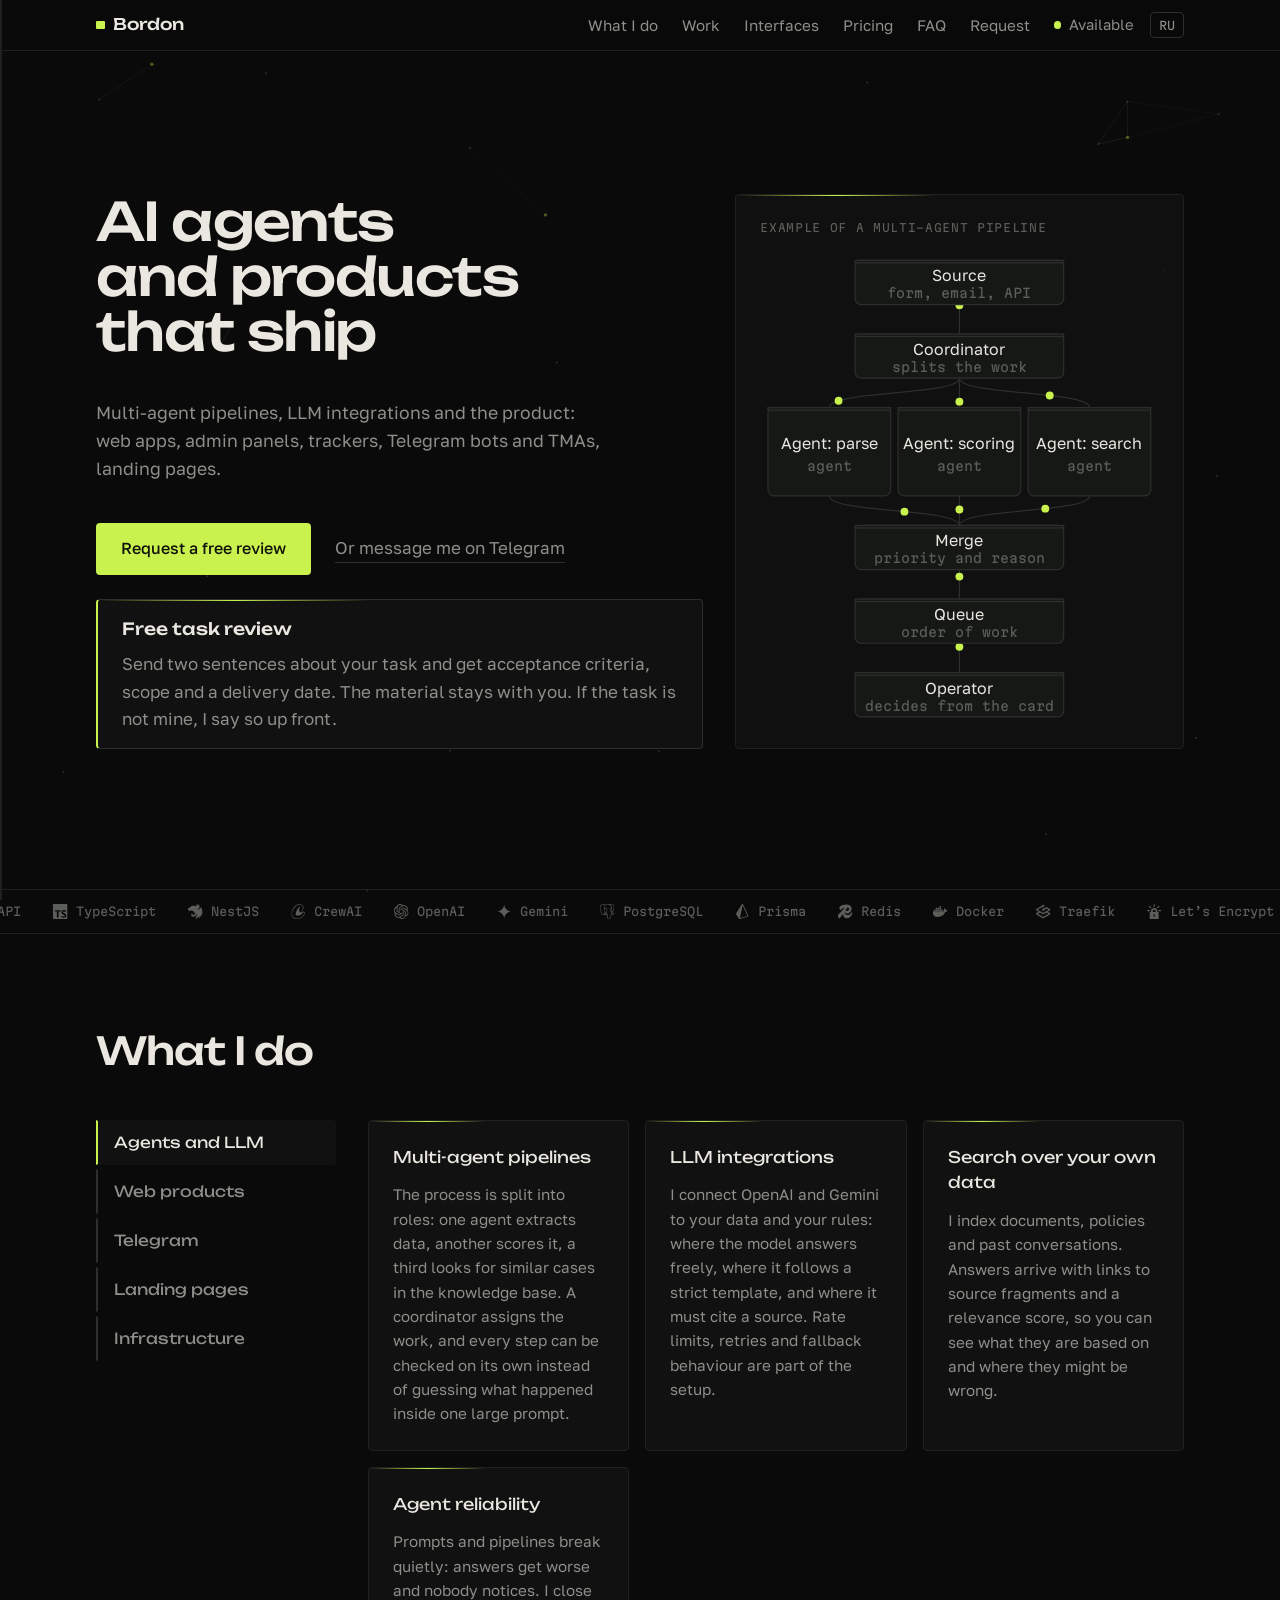
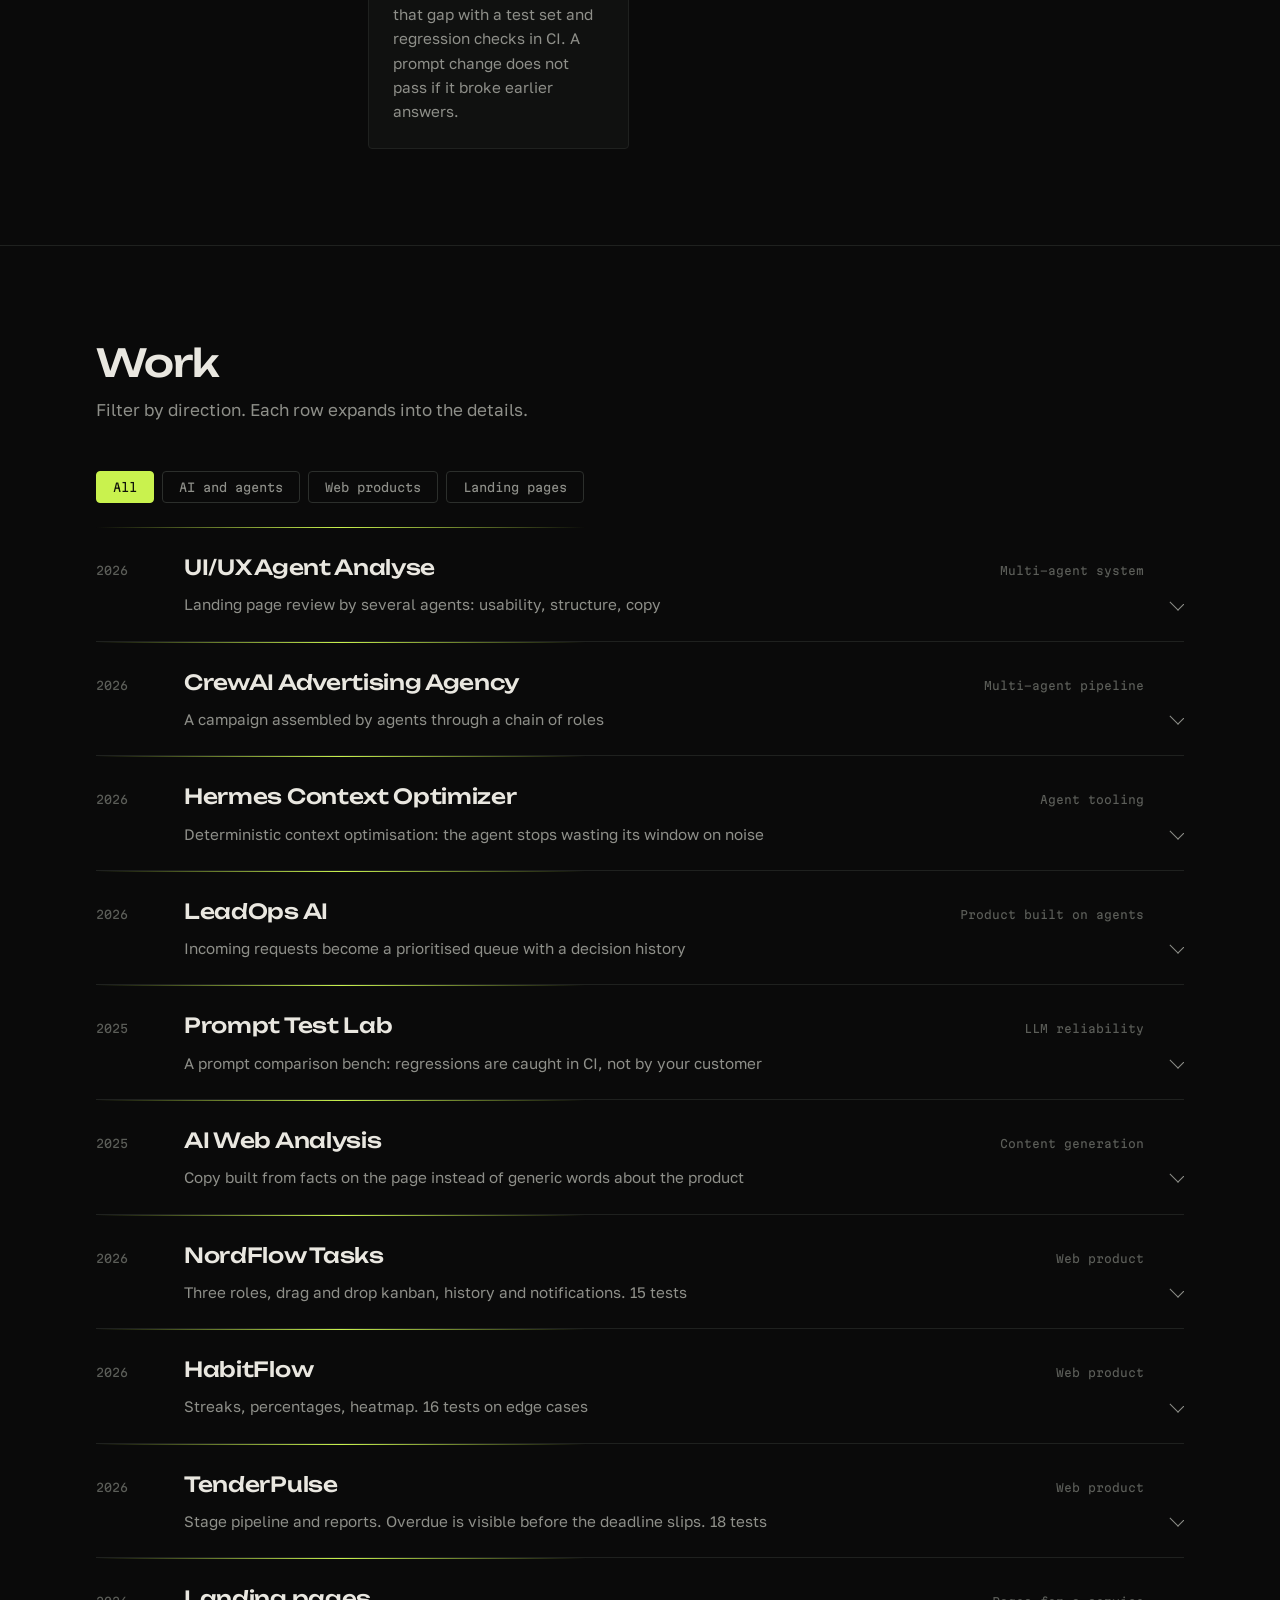
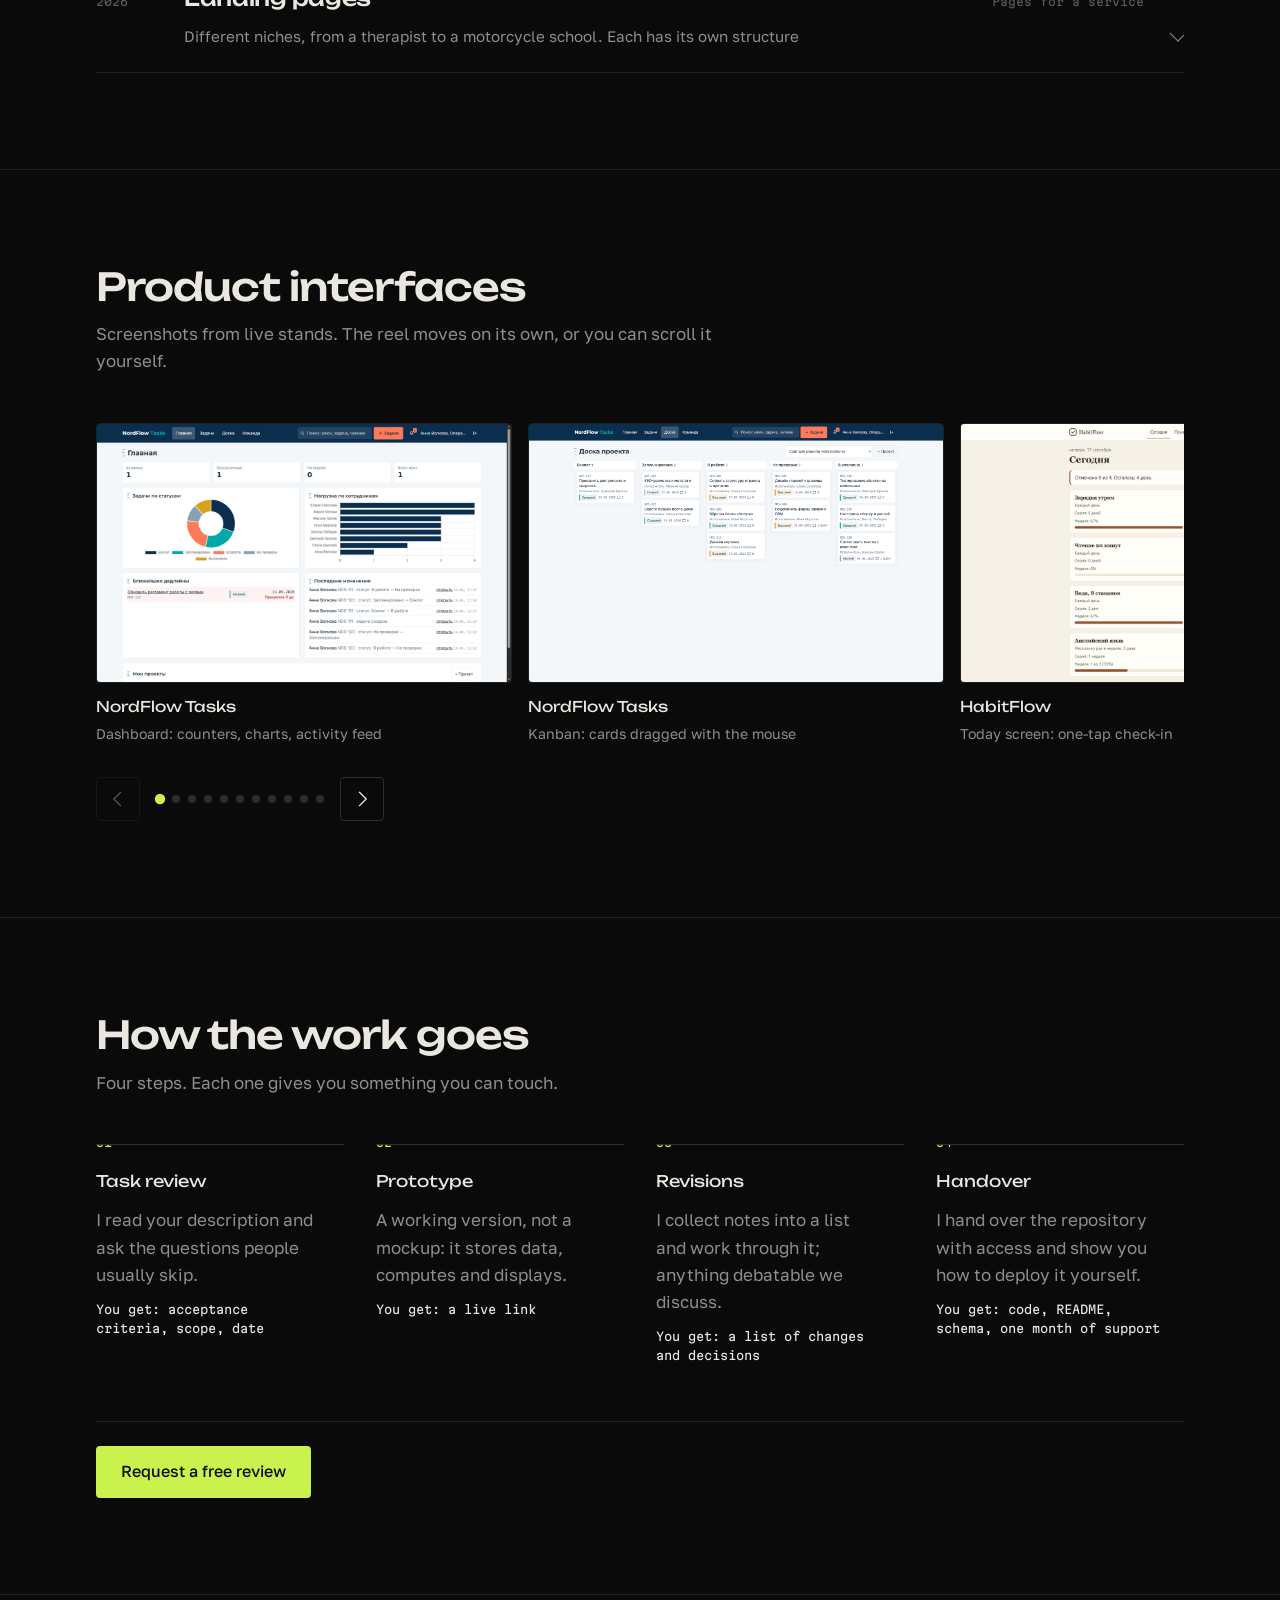
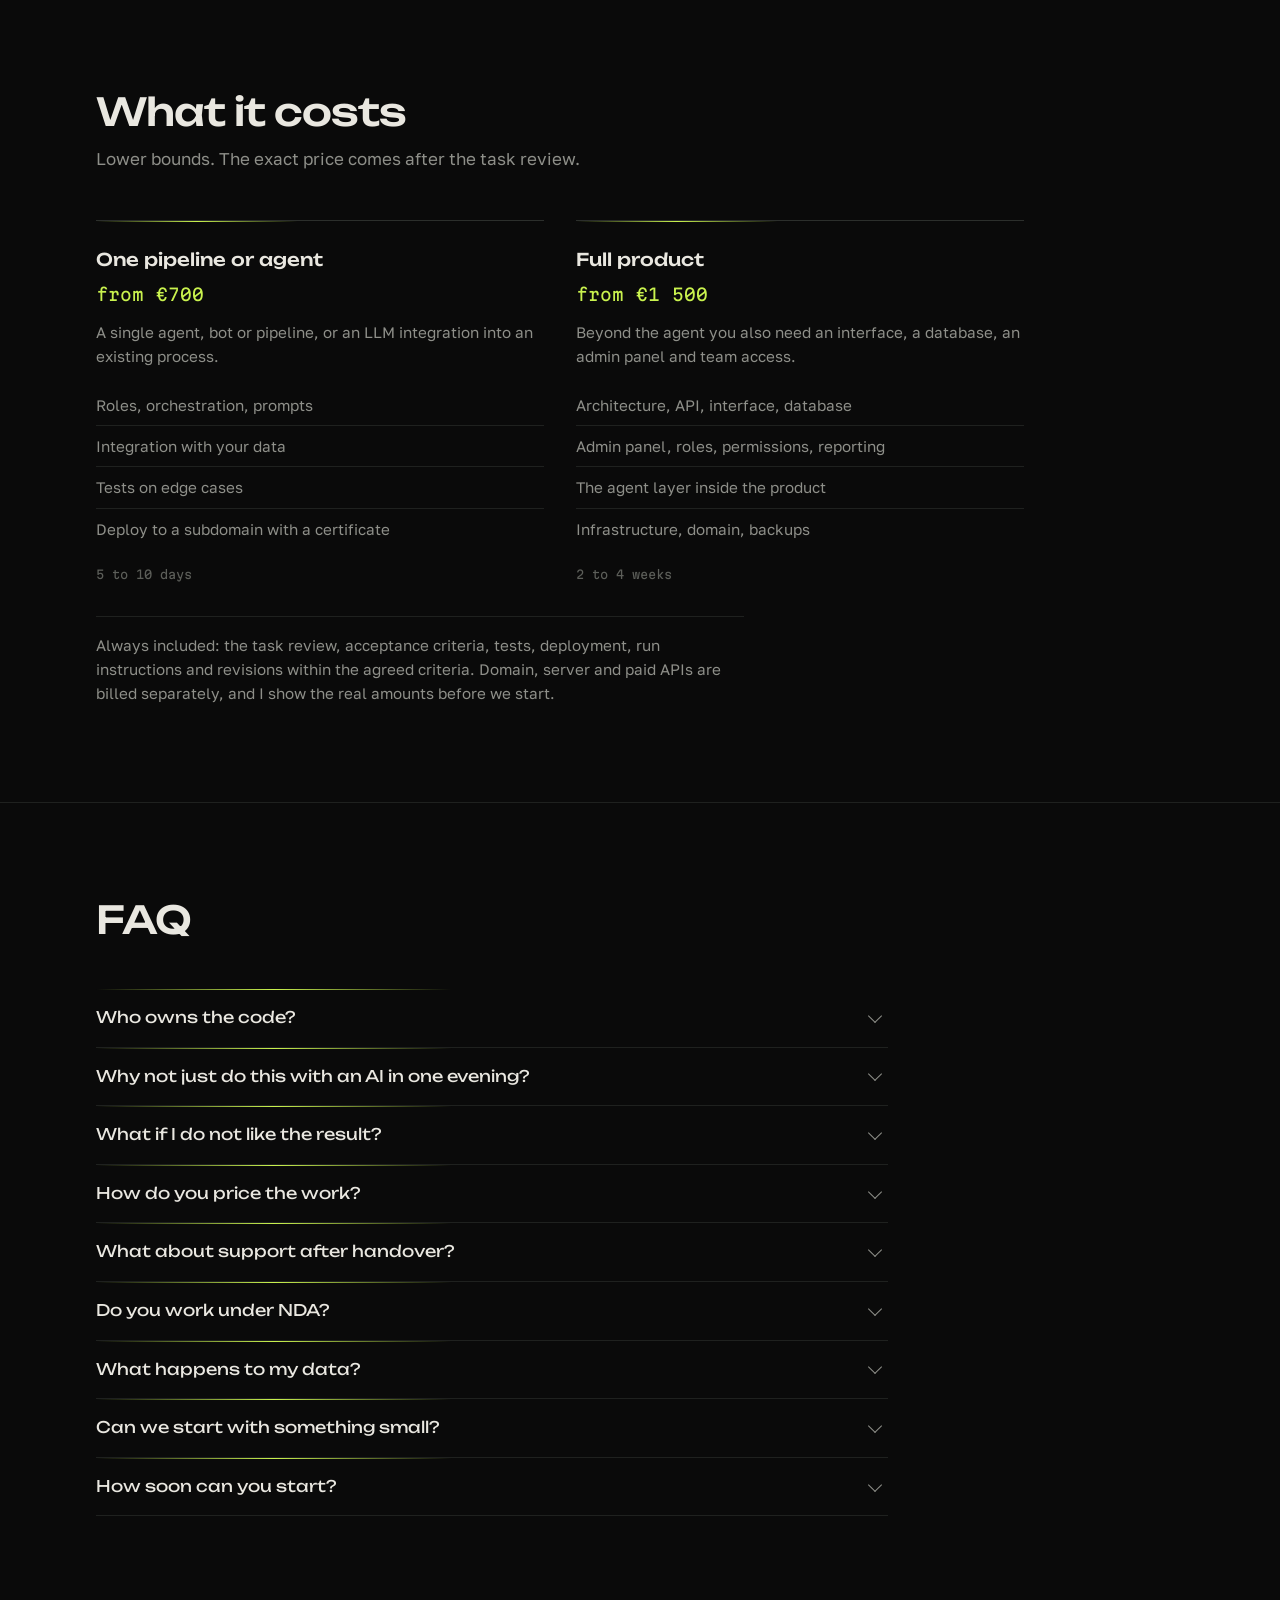
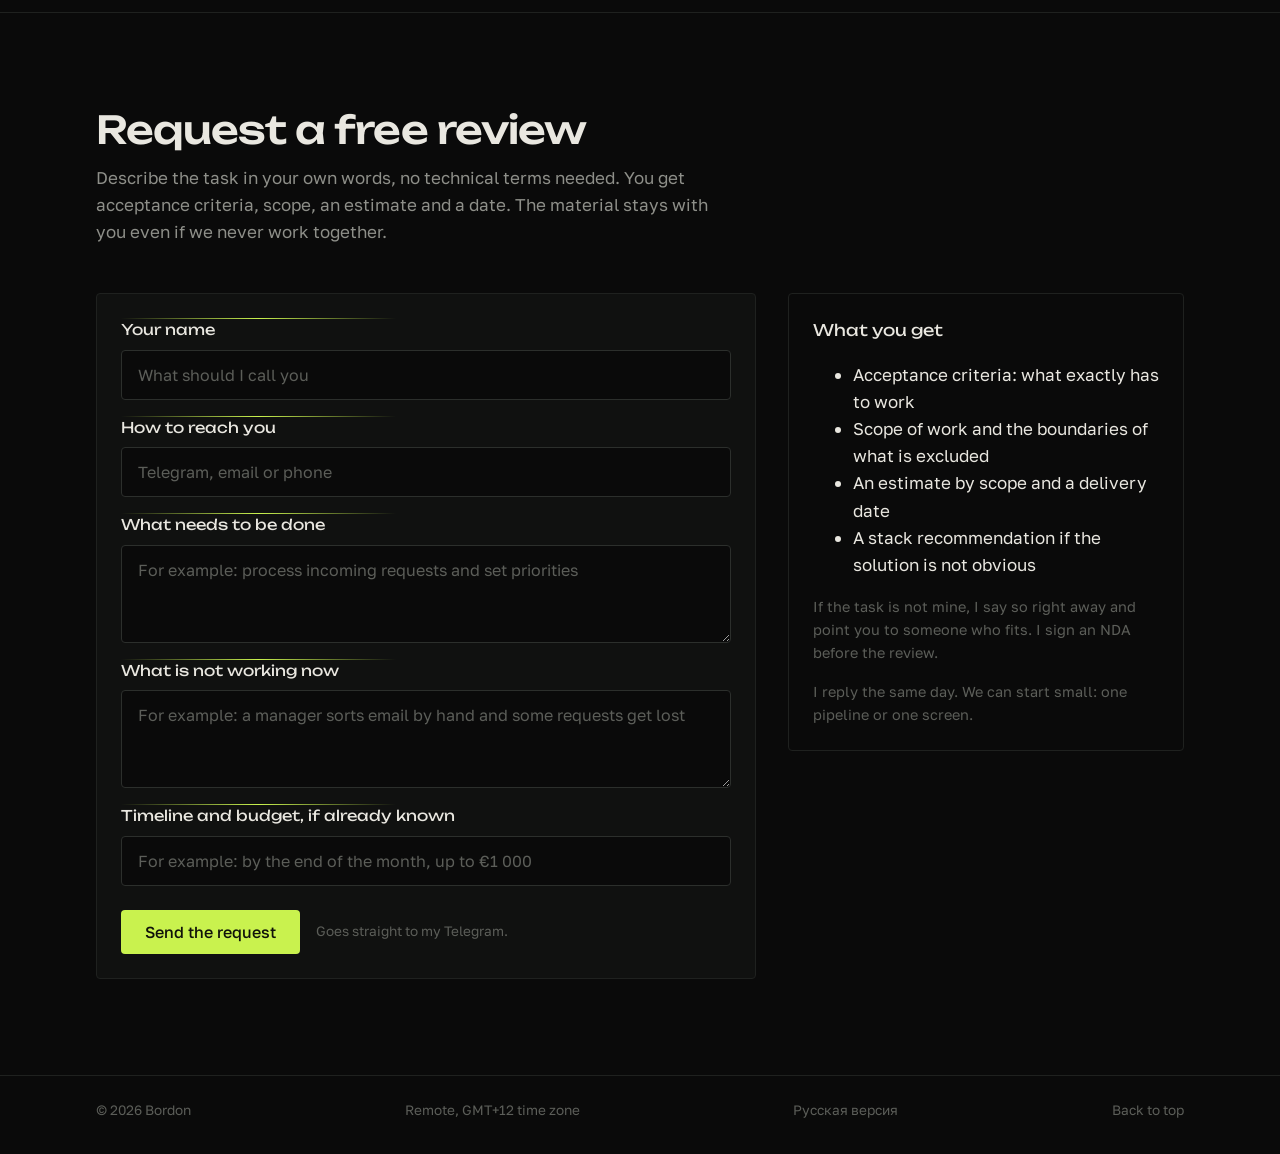
==== commit 01464d5b: "Форма: починена отправка, всплывающее окно, белое поле - в обработчике формы не была объявлена перем" ====
--- a/en.html
+++ b/en.html
@@ -741,6 +741,15 @@
 
 </main>
 
+<dialog class="modal" id="b-ok" aria-labelledby="b-ok-title">
+  <h3 class="modal__title" id="b-ok-title">Request sent</h3>
+  <p class="modal__text">Thanks, I have your request. I will get back to you shortly, usually the same day. If it is urgent, message me on Telegram.</p>
+  <div class="modal__acts">
+    <form method="dialog"><button class="btn btn--primary" type="submit">Got it</button></form>
+    <a class="link" href="https://t.me/bordon_ai">Open Telegram</a>
+  </div>
+</dialog>
+
 <footer class="foot">
   <div class="wrap foot__inner">
     <span>© 2026 Bordon</span>
--- a/styles.css
+++ b/styles.css
@@ -1266,6 +1266,54 @@
   display: none;
 }
 
+/* всплывающее окно после отправки заявки */
+.modal {
+  width: min(30rem, calc(100vw - 2rem));
+  padding: var(--s6);
+  background: var(--bg-2);
+  color: var(--fg);
+  border: 1px solid var(--line-2);
+  border-top: 2px solid var(--acid);
+  border-radius: var(--r);
+}
+
+.modal::backdrop {
+  background: rgba(0, 0, 0, 0.72);
+}
+
+.modal__title {
+  font-family: "Unbounded", system-ui, sans-serif;
+  font-weight: 400;
+  font-size: 1.15rem;
+  margin: 0 0 var(--s3);
+}
+
+.modal__text {
+  margin: 0 0 var(--s6);
+  color: var(--dim);
+}
+
+.modal__acts {
+  display: flex;
+  align-items: center;
+  gap: var(--s4);
+  flex-wrap: wrap;
+}
+
+.modal__acts form {
+  margin: 0;
+}
+
+/* автозаполнение Chrome не должно красить поля в белый */
+.field input:-webkit-autofill,
+.field input:-webkit-autofill:hover,
+.field input:-webkit-autofill:focus,
+.field textarea:-webkit-autofill {
+  -webkit-text-fill-color: var(--fg);
+  box-shadow: 0 0 0 1000px var(--bg-3) inset;
+  transition: background-color 9999s ease-out 0s;
+}
+
 @media (max-width: 62rem) {
   .hero__inner {
     grid-template-columns: minmax(0, 1fr);
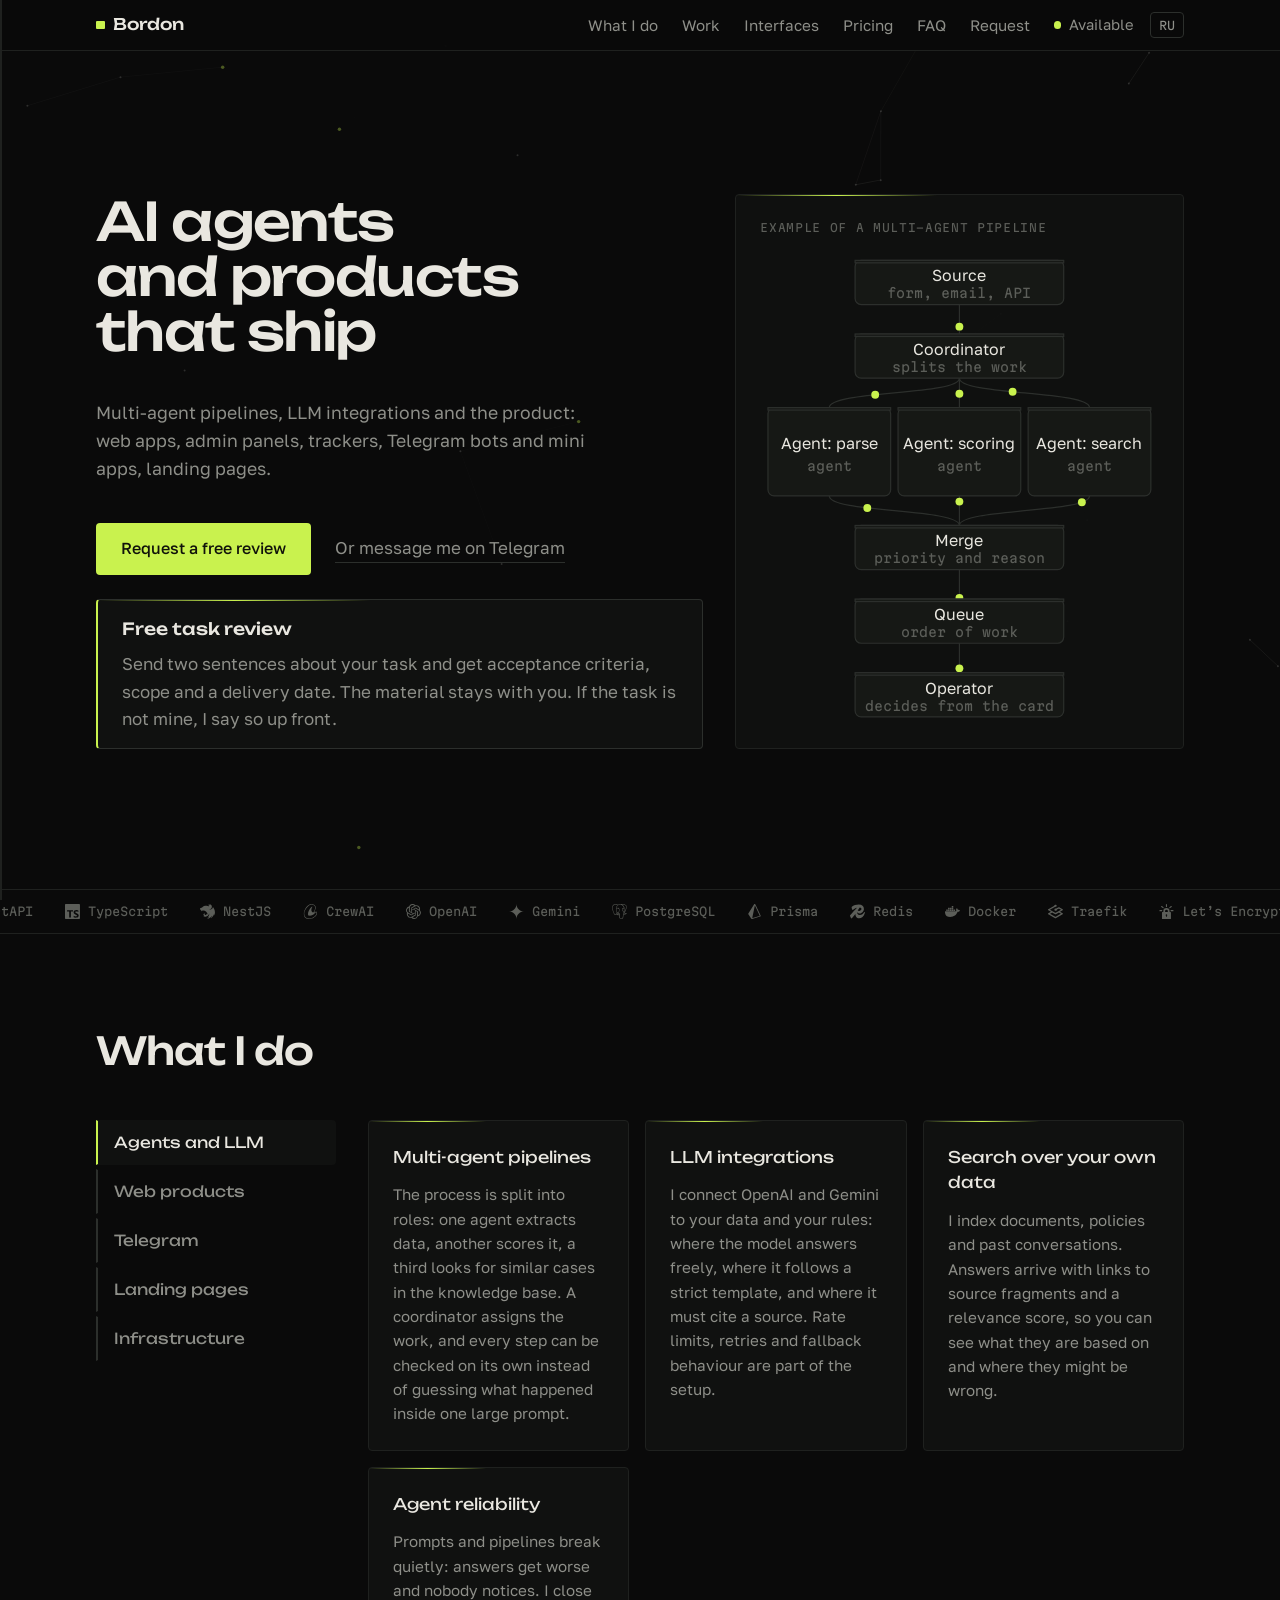
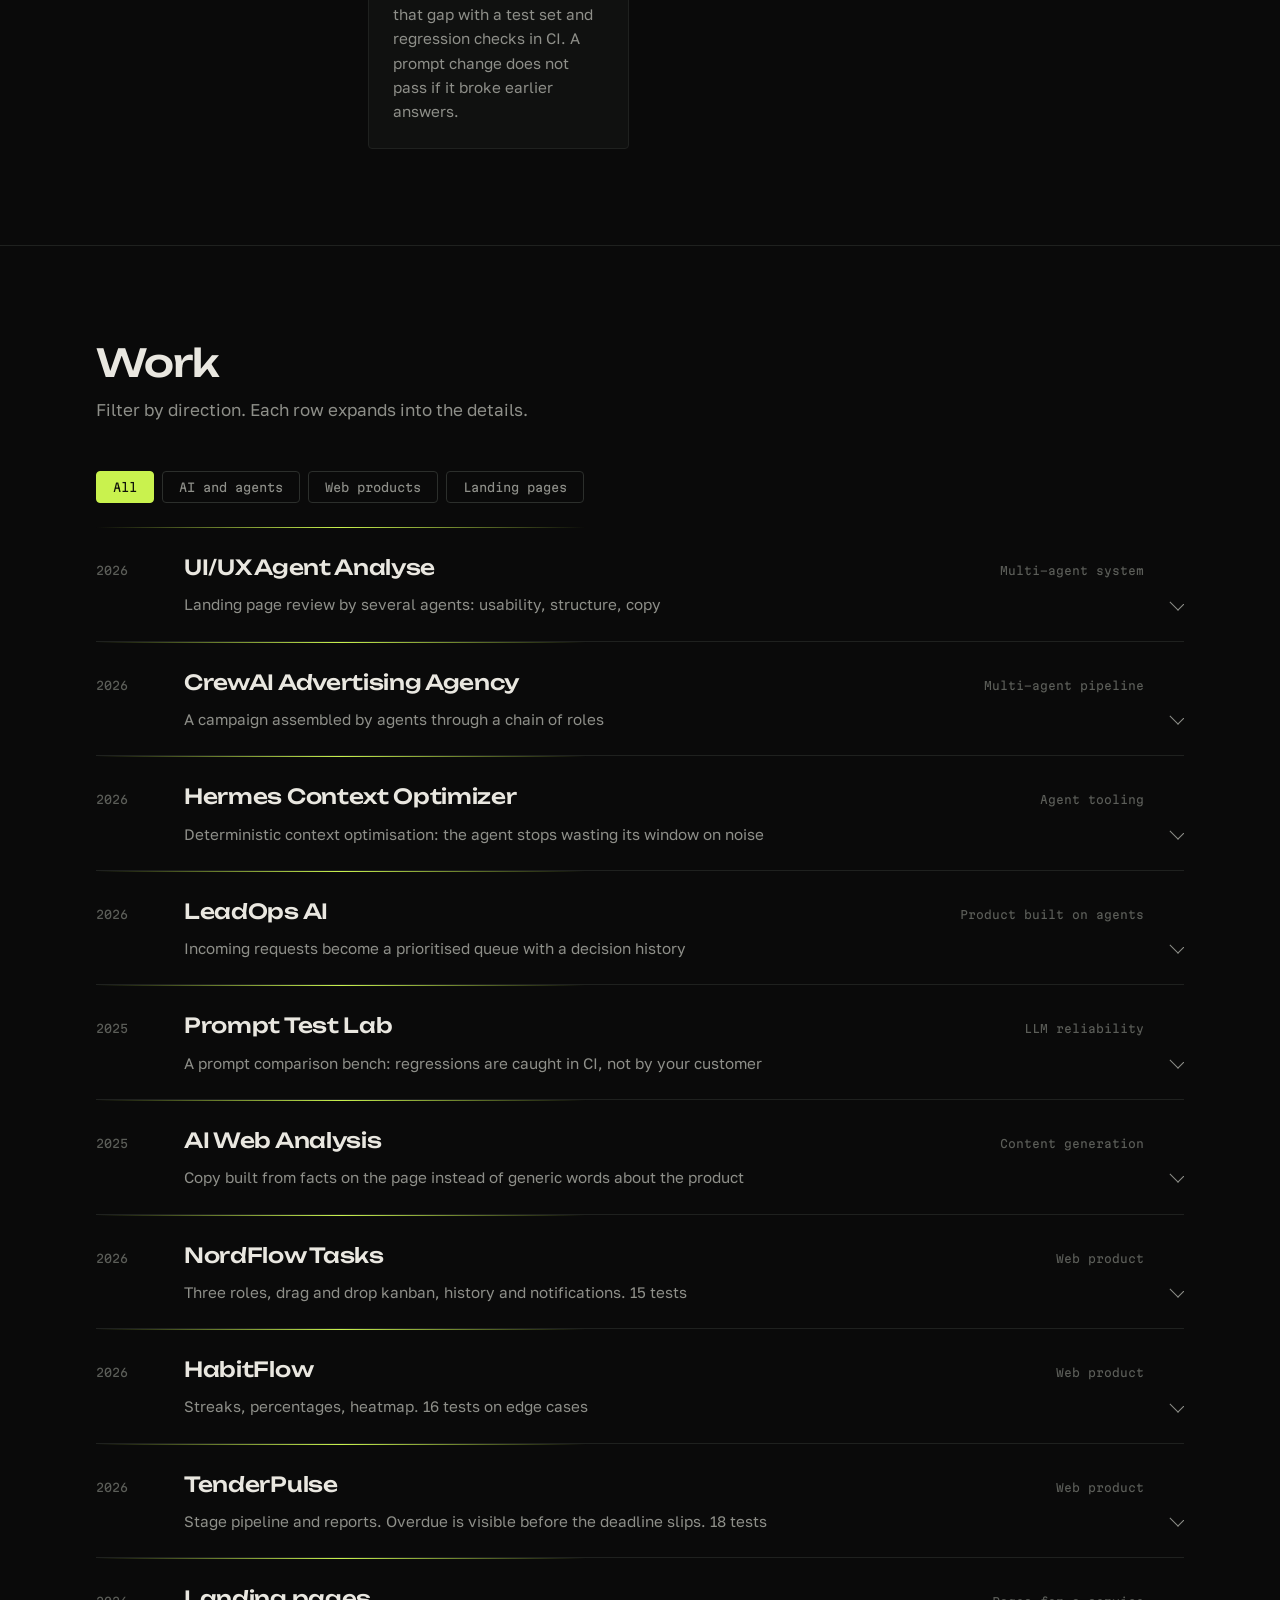
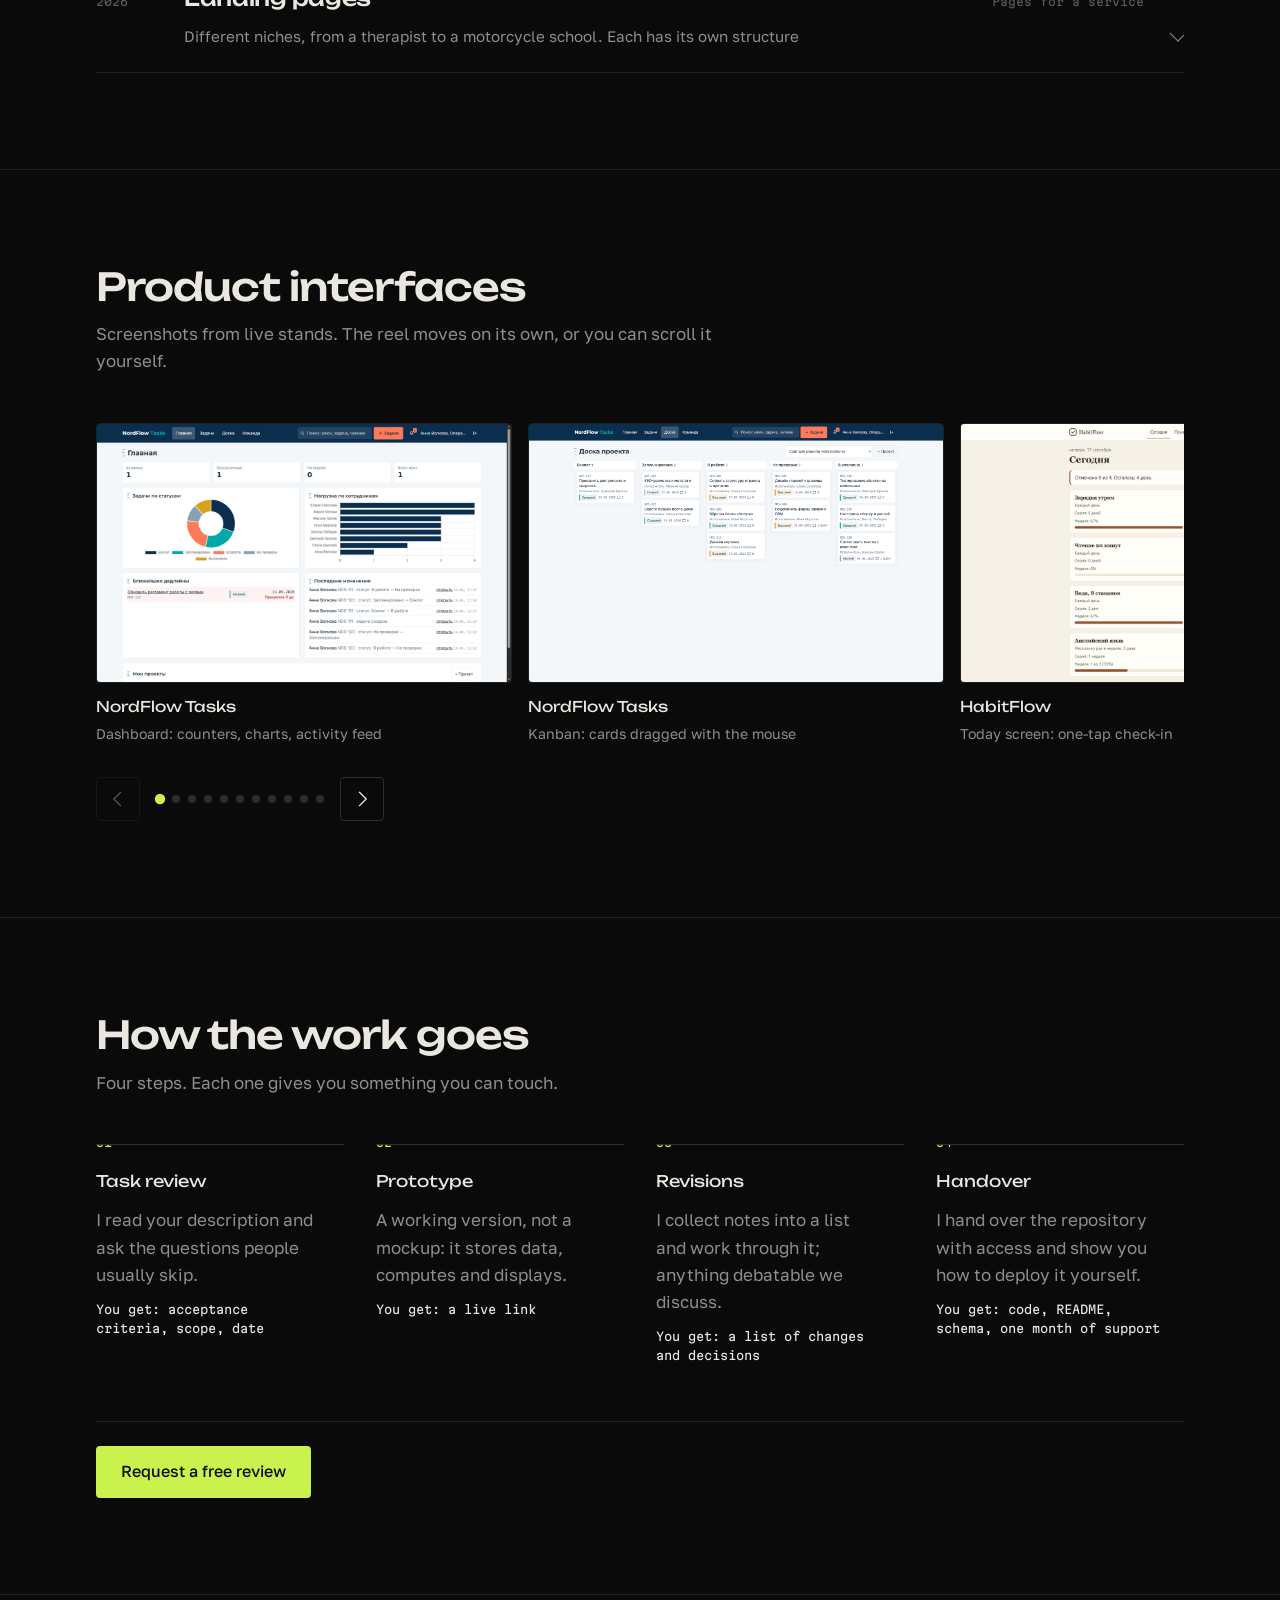
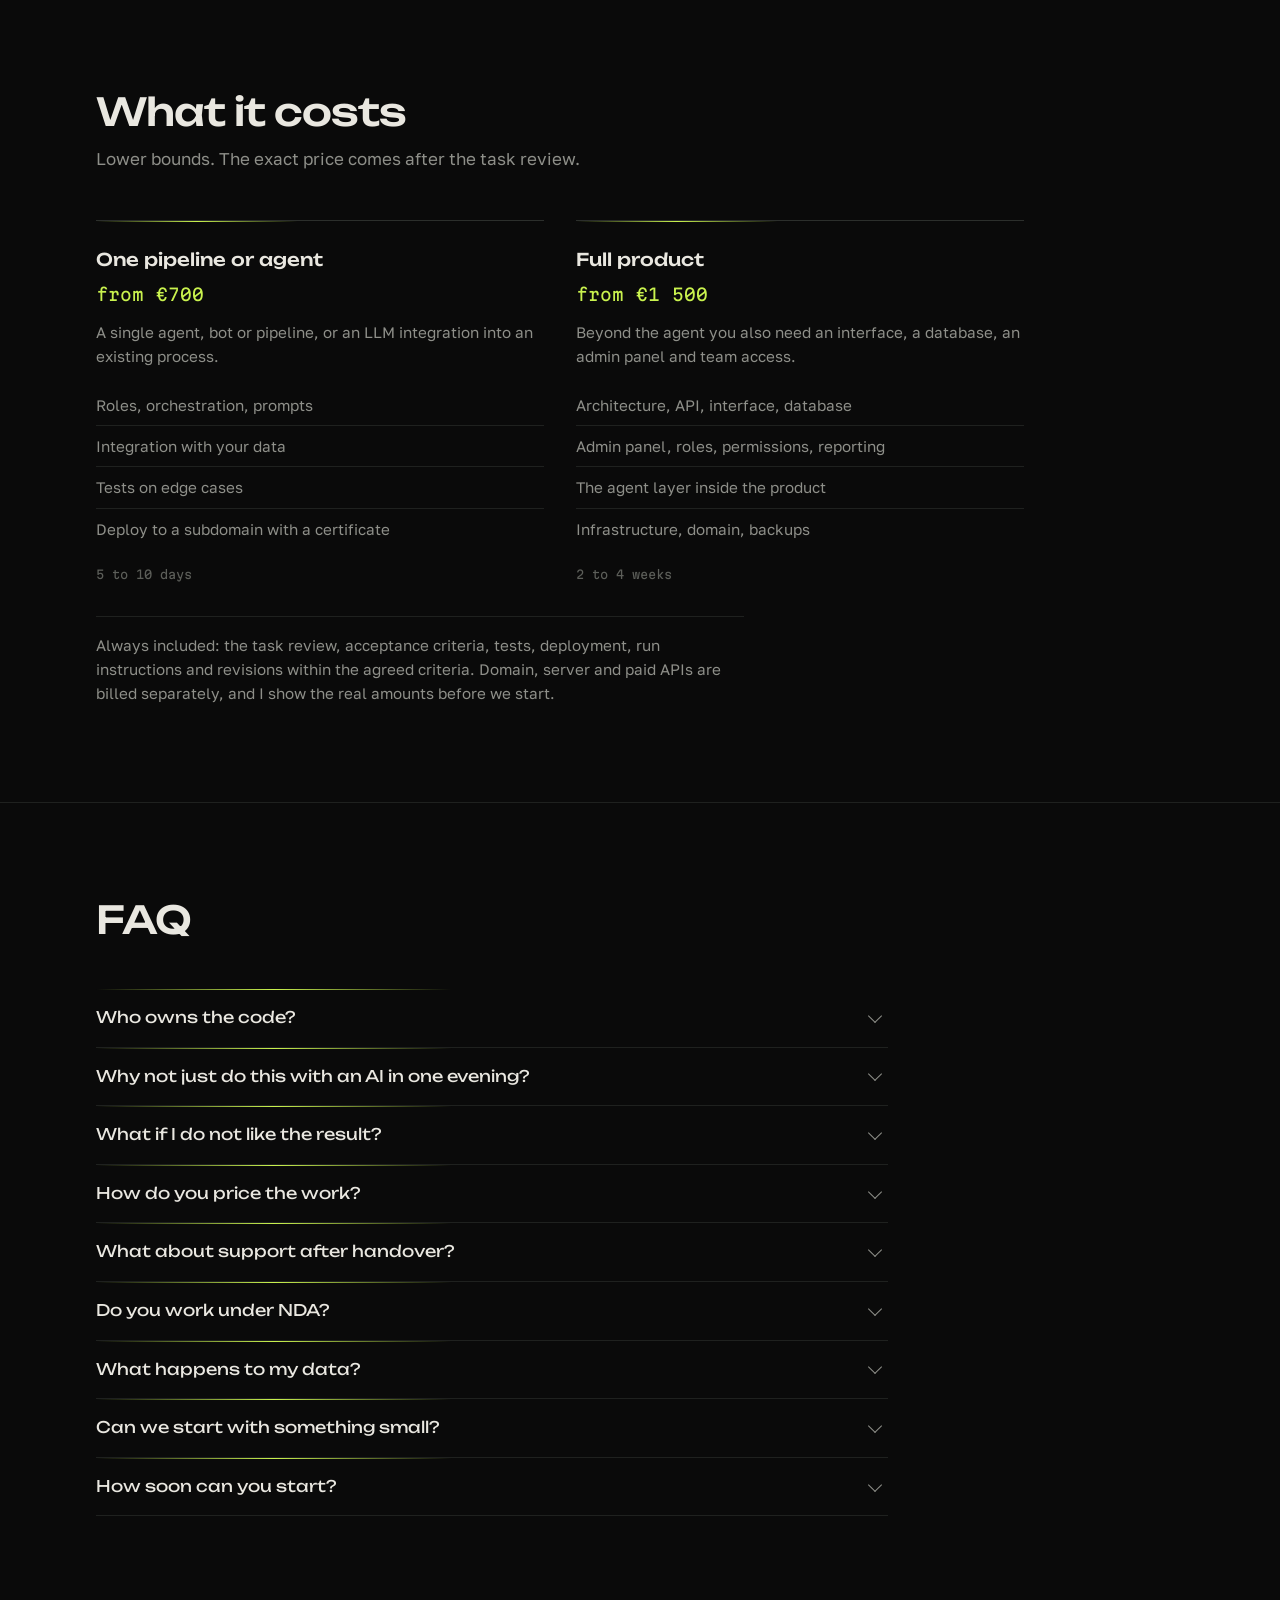
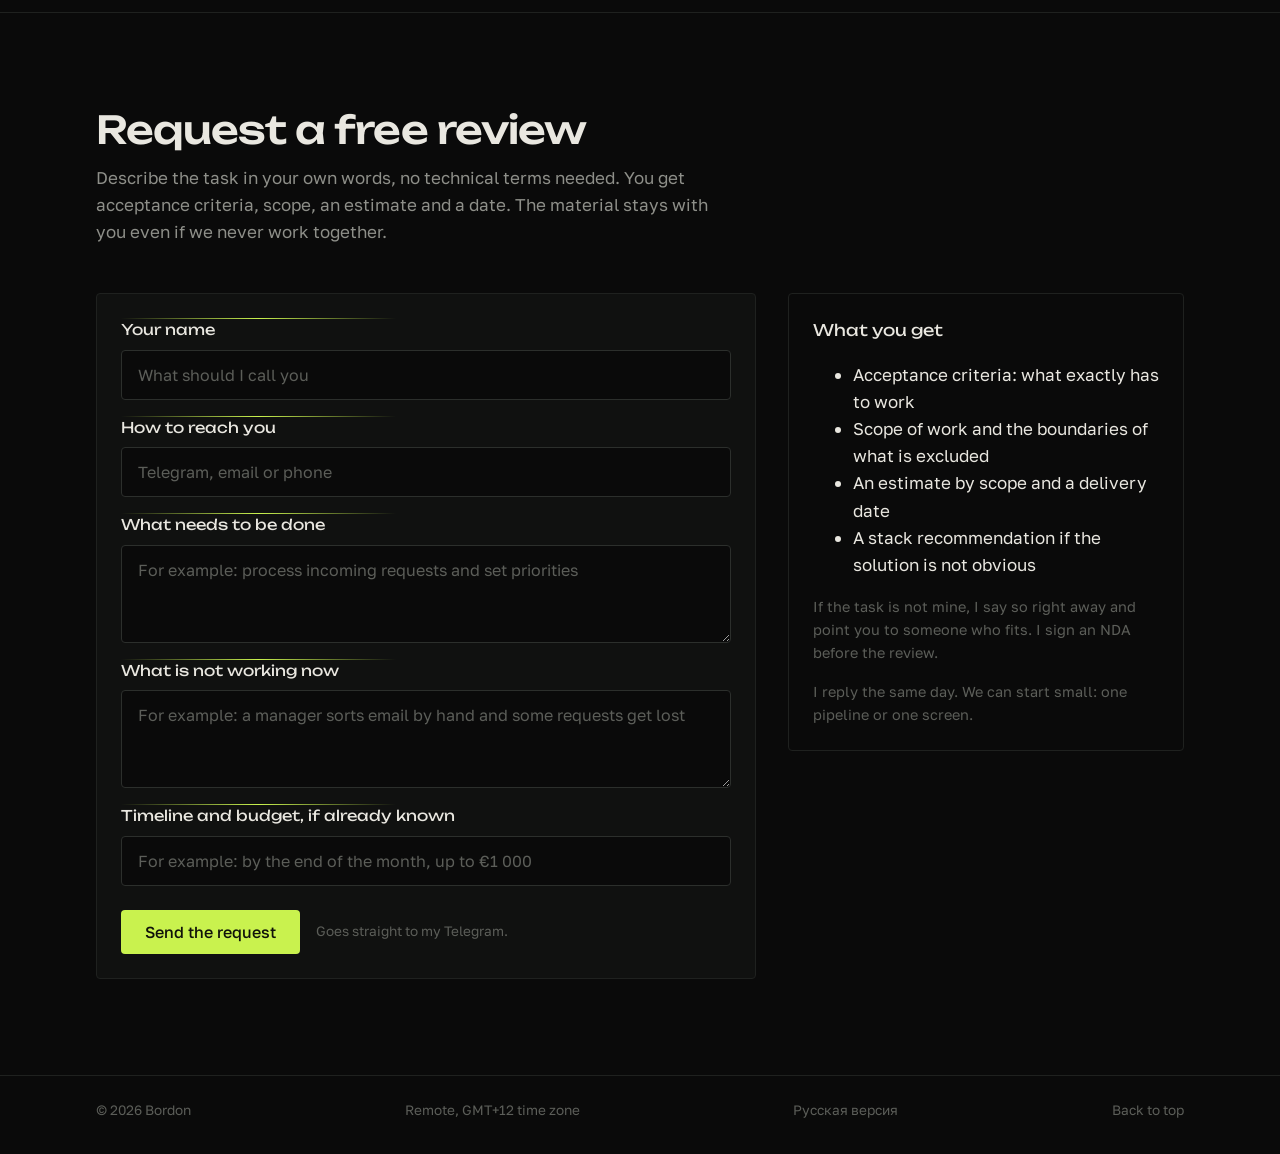
==== commit 28b79d80: "Английская версия: мини-аппы вместо TMA" ====
--- a/en.html
+++ b/en.html
@@ -50,7 +50,7 @@
         <h1 class="hero__title">AI agents<br>and products<br>that ship</h1>
         <p class="hero__lead">
           Multi-agent pipelines, LLM integrations and the product:<br>
-          web apps, admin panels, trackers, Telegram bots and TMAs, landing pages.
+          web apps, admin panels, trackers, Telegram bots and mini apps, landing pages.
         </p>
         <div class="hero__actions">
           <a class="btn btn--primary" href="#brief">Request a free review</a>
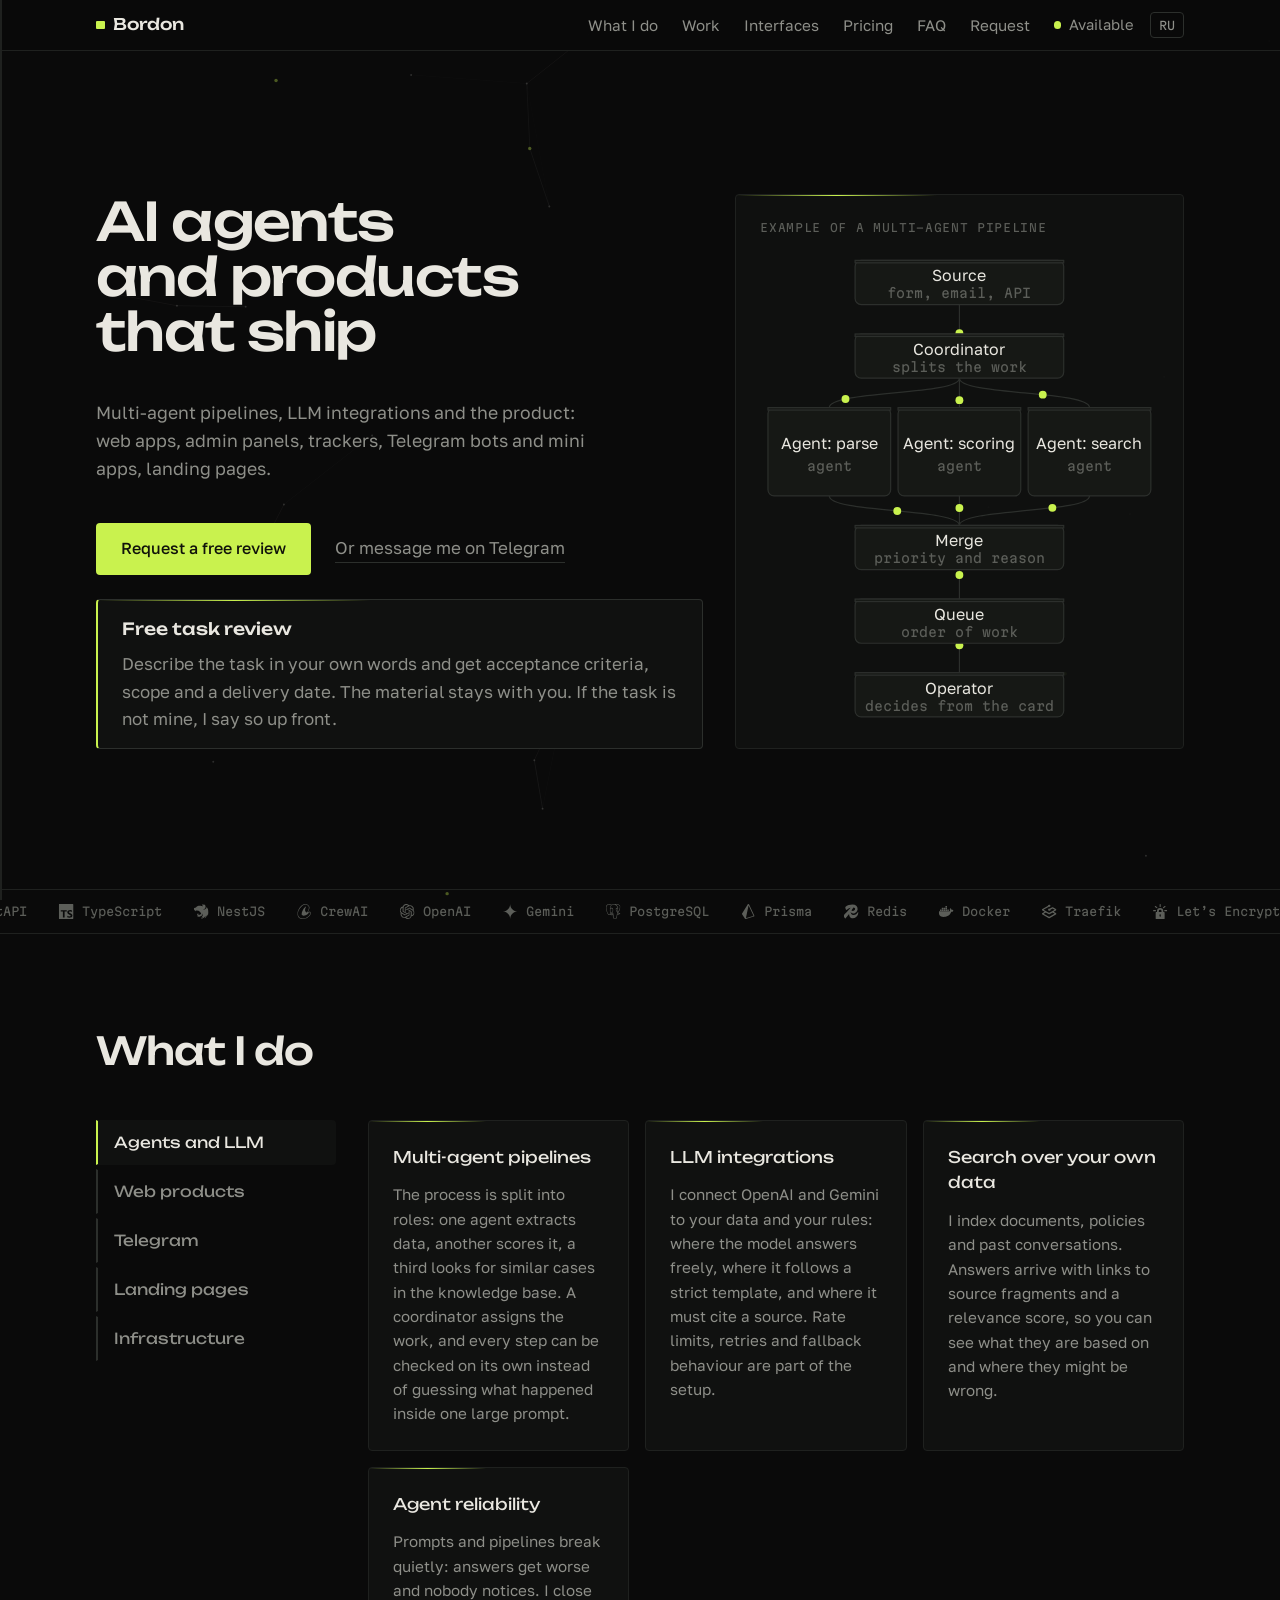
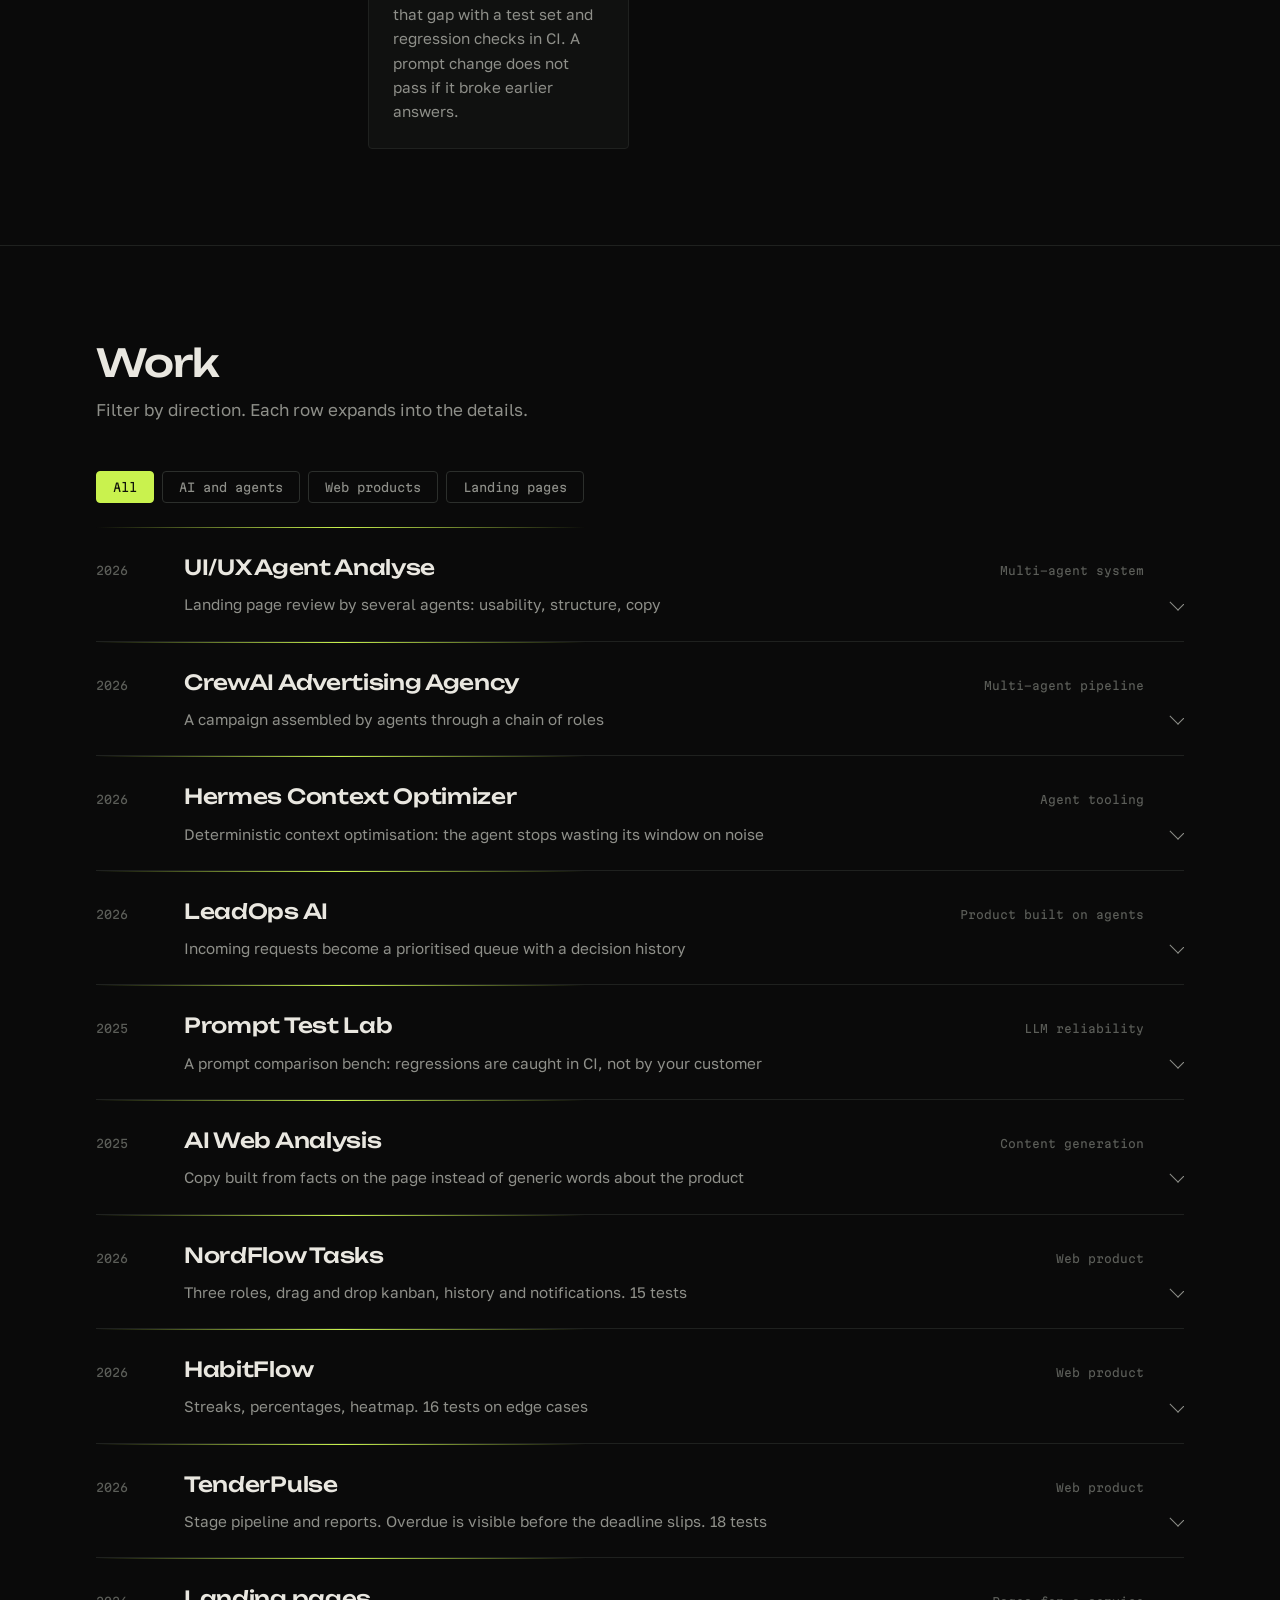
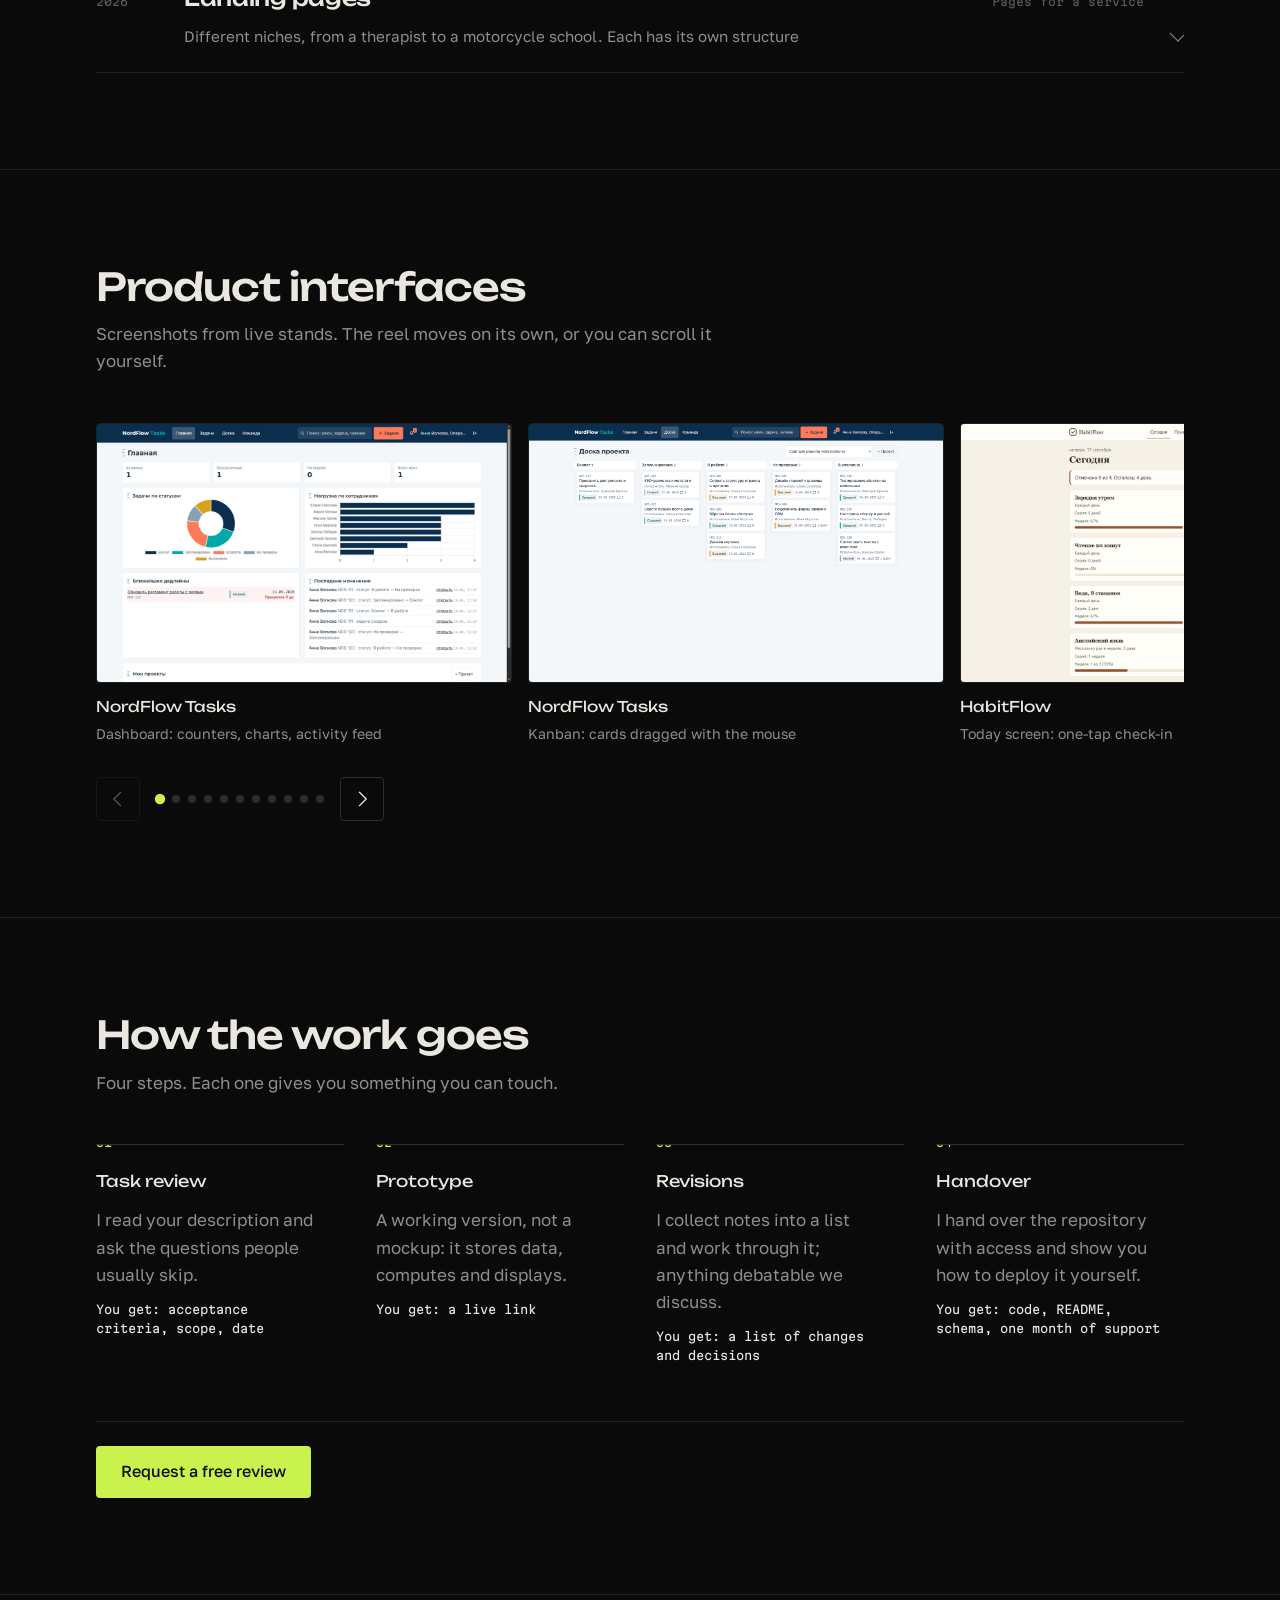
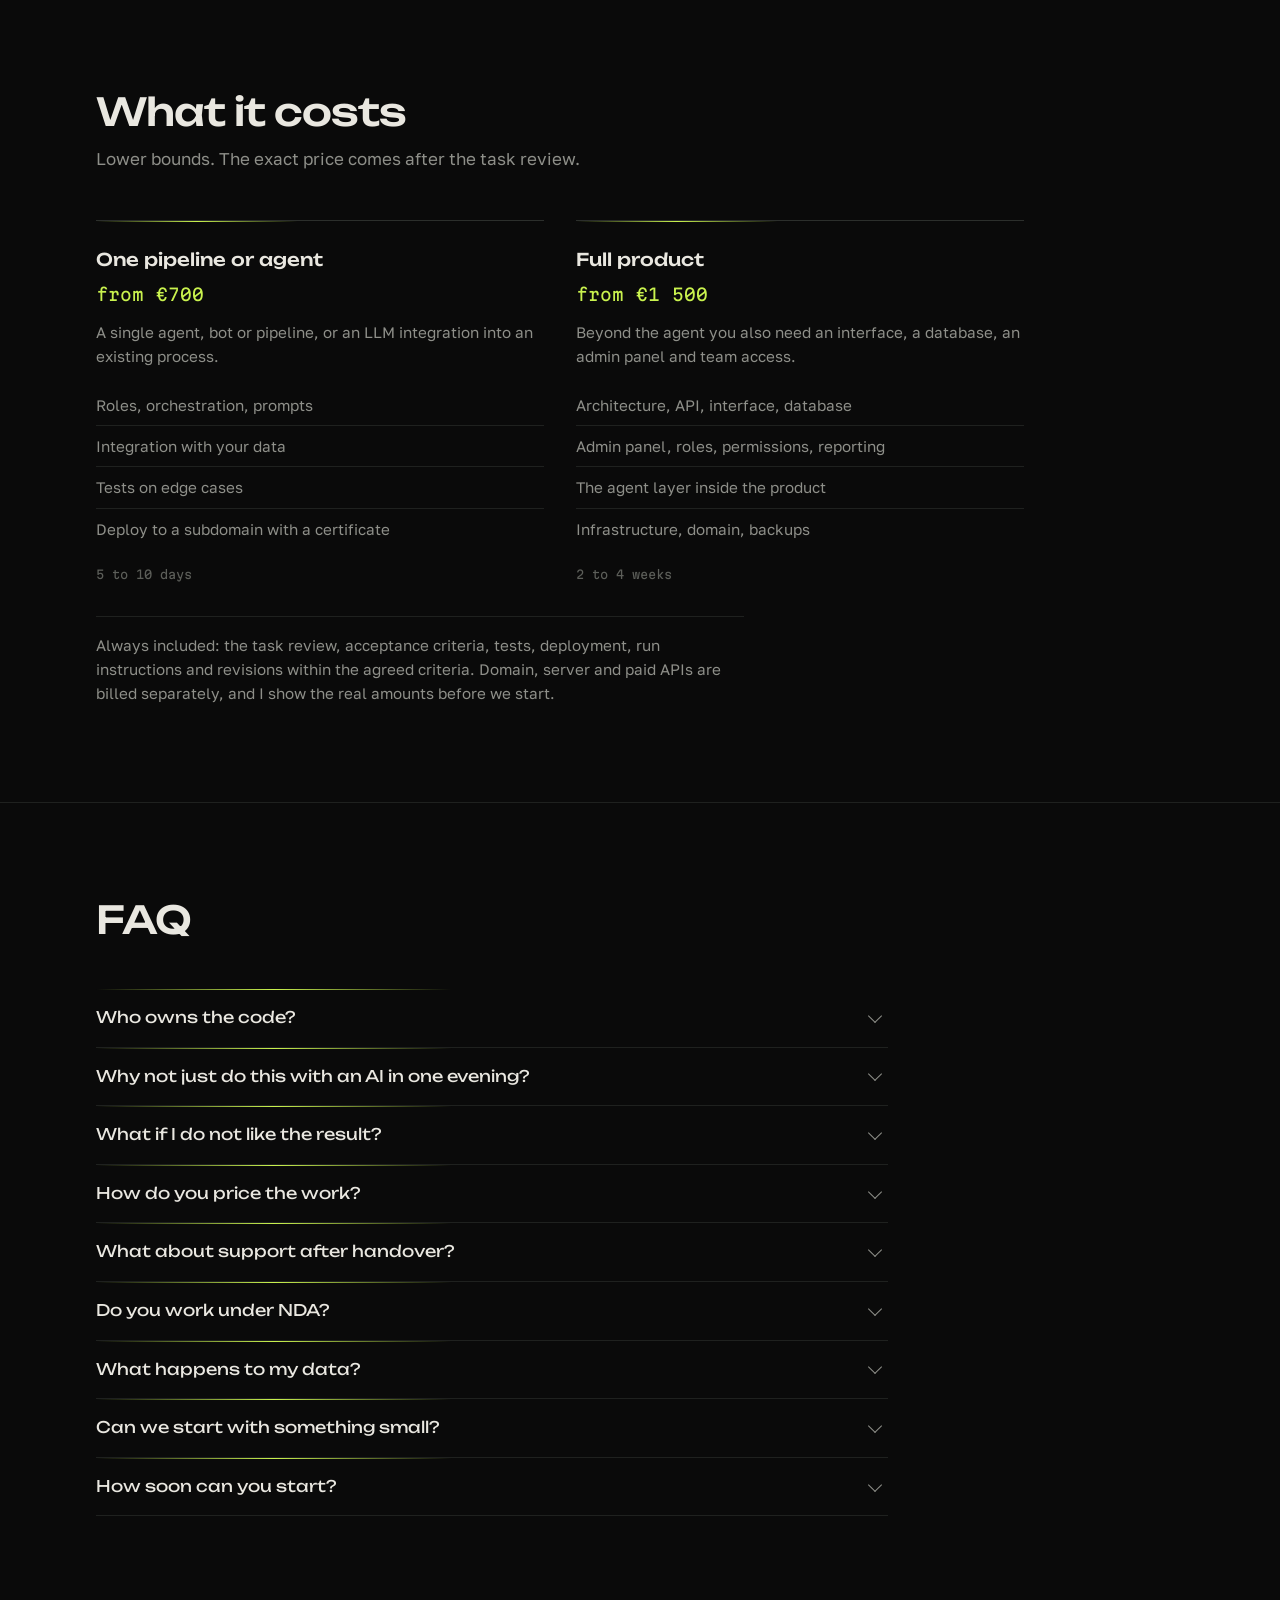
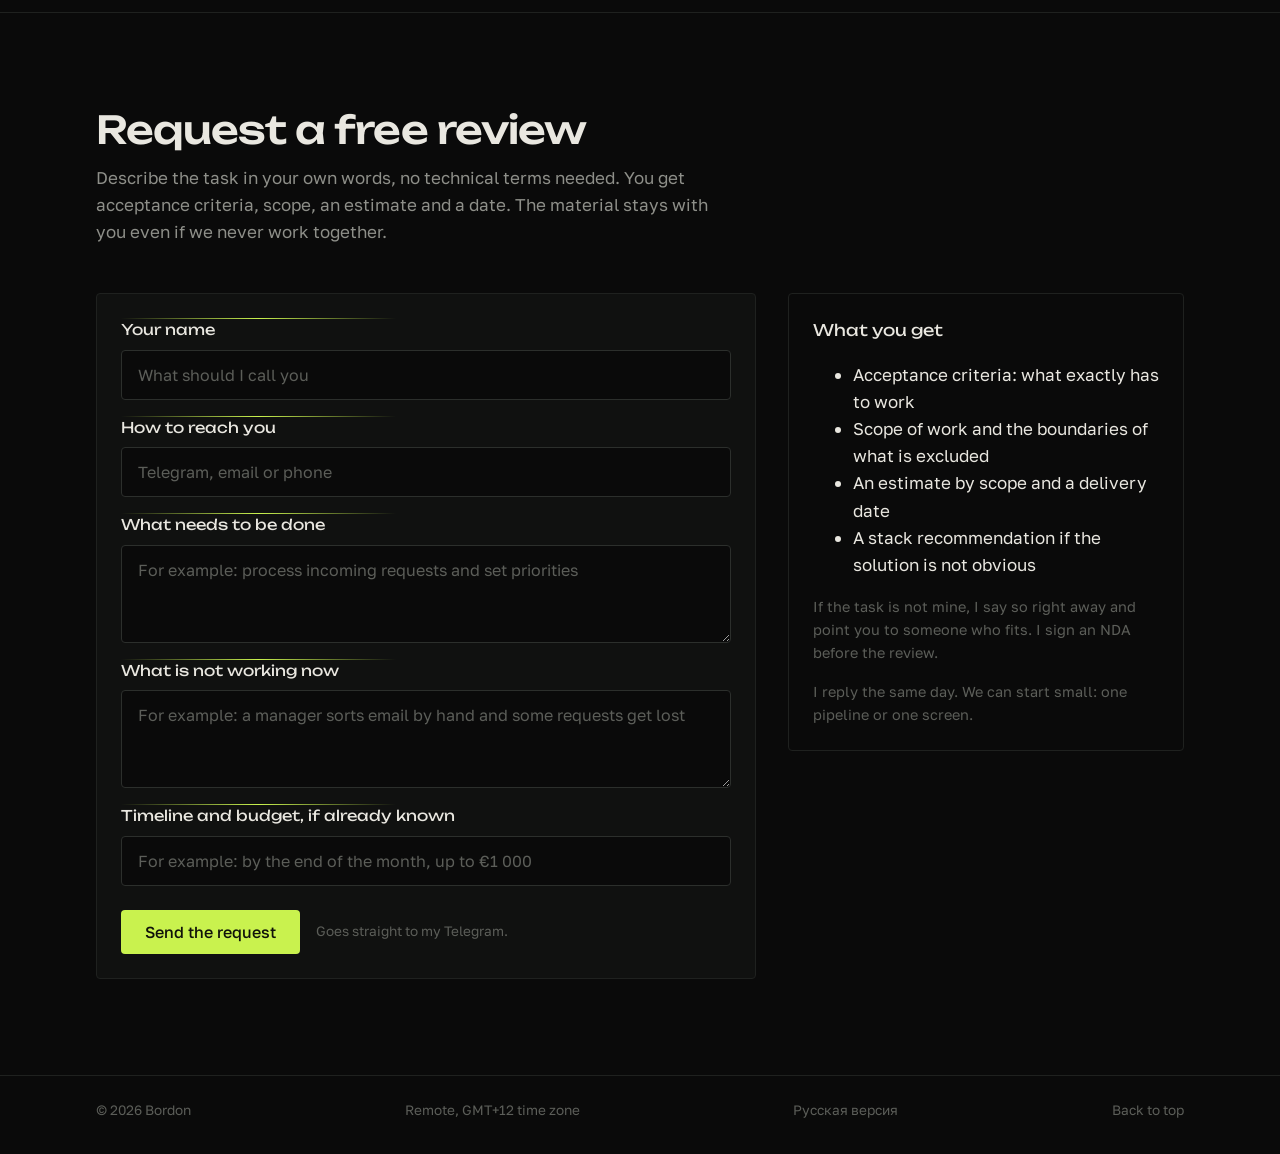
==== commit d9e33ec5: "Разбор задачи: формулировка про свои слова вместо двух предложений" ====
--- a/en.html
+++ b/en.html
@@ -60,7 +60,7 @@
         <div class="offer">
           <p class="offer__badge">Free task review</p>
           <p class="offer__text">
-            Send two sentences about your task and get acceptance criteria, scope and a delivery date.
+            Describe the task in your own words and get acceptance criteria, scope and a delivery date.
             The material stays with you. If the task is not mine, I say so up front.
           </p>
         </div>
--- a/styles.css
+++ b/styles.css
@@ -619,6 +619,8 @@
 .cases {
   display: flex;
   flex-direction: column;
+  /* во время Flip карточки уходят в absolute: не даём им накрыть соседнюю секцию */
+  overflow: clip;
 }
 .case {
   border-bottom: 1px solid var(--line);
@@ -1321,6 +1323,23 @@
     min-height: auto;
     padding-bottom: var(--s12);
   }
+  .hero__left,
+  .flow {
+    grid-column: auto;
+    grid-row: auto;
+  }
+  .flow {
+    align-self: start;
+  }
+  /* на телефоне карточка берёт свою пропорцию, а не тянется по колонке */
+  .flowmap {
+    height: auto;
+    max-width: 20rem;
+    margin-inline: auto;
+  }
+  .brief__grid {
+    grid-template-columns: minmax(0, 1fr);
+  }
   .tabs {
     grid-template-columns: minmax(0, 1fr);
   }
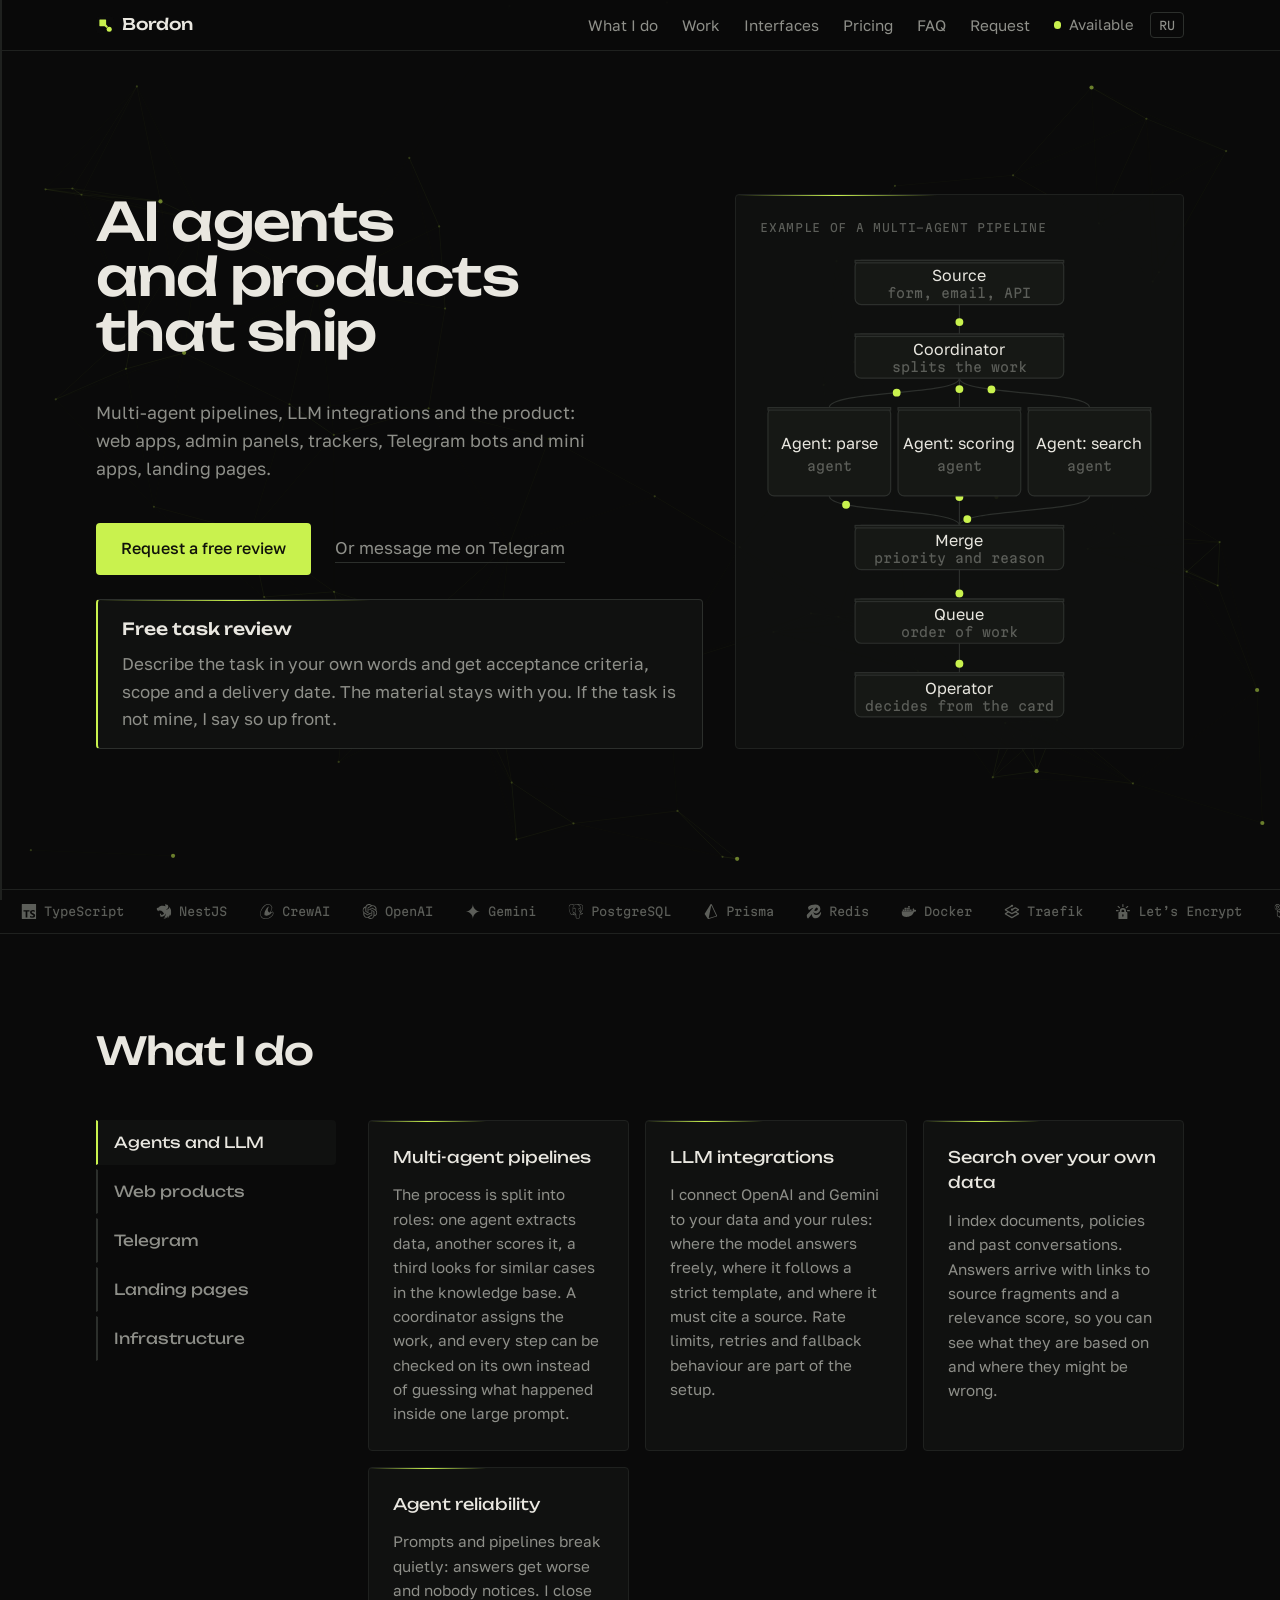
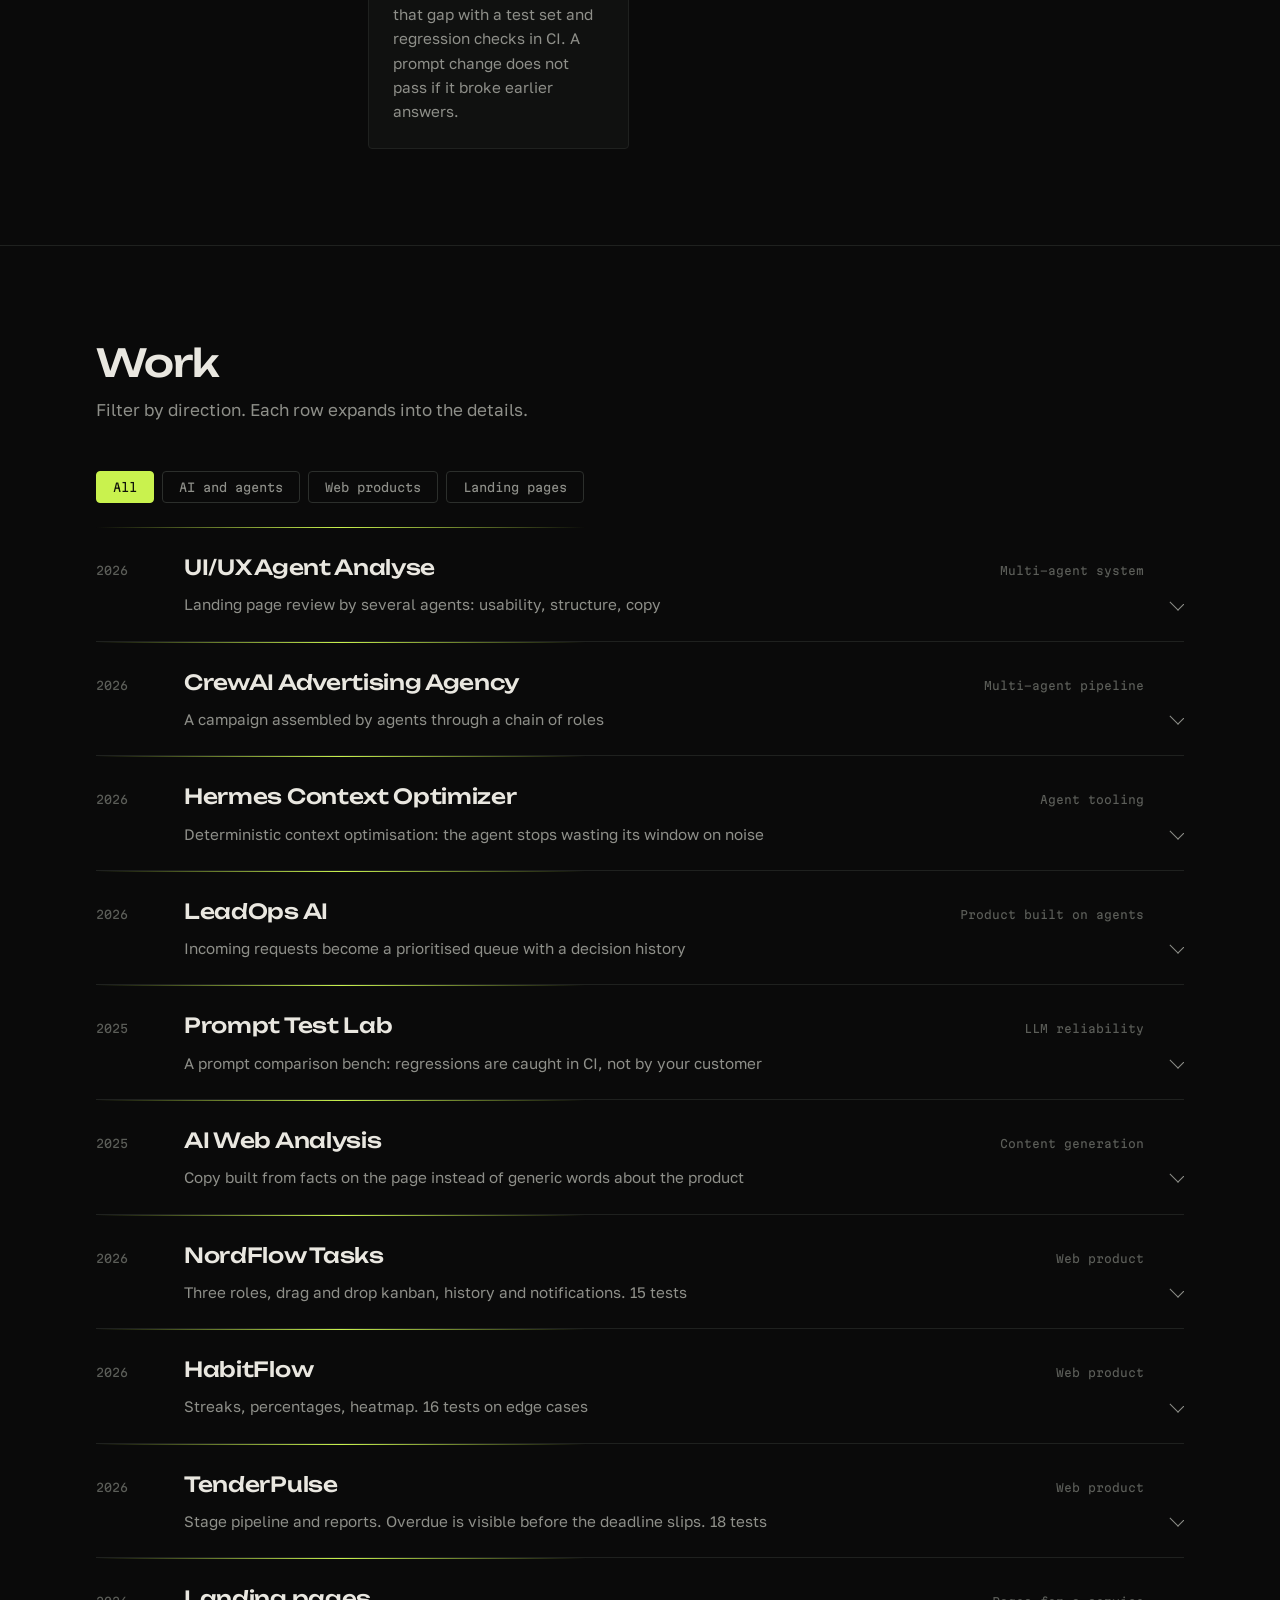
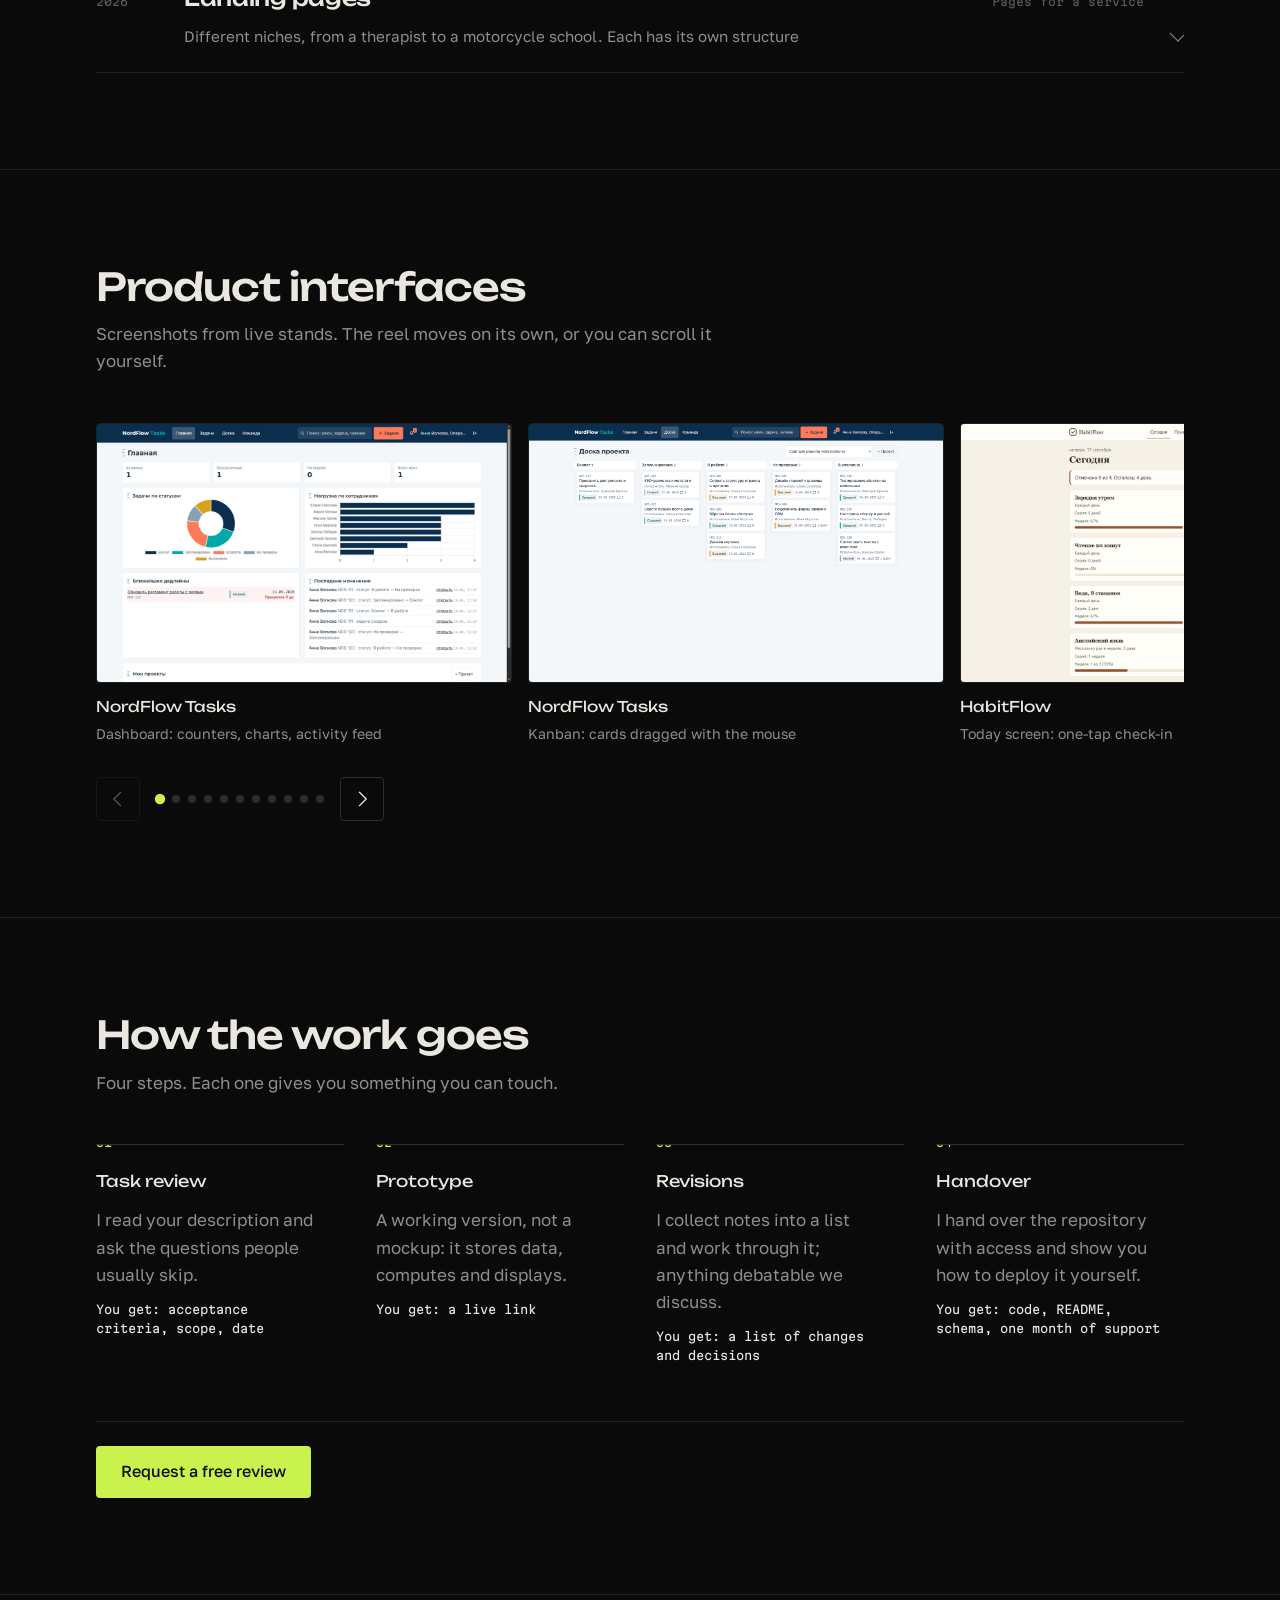
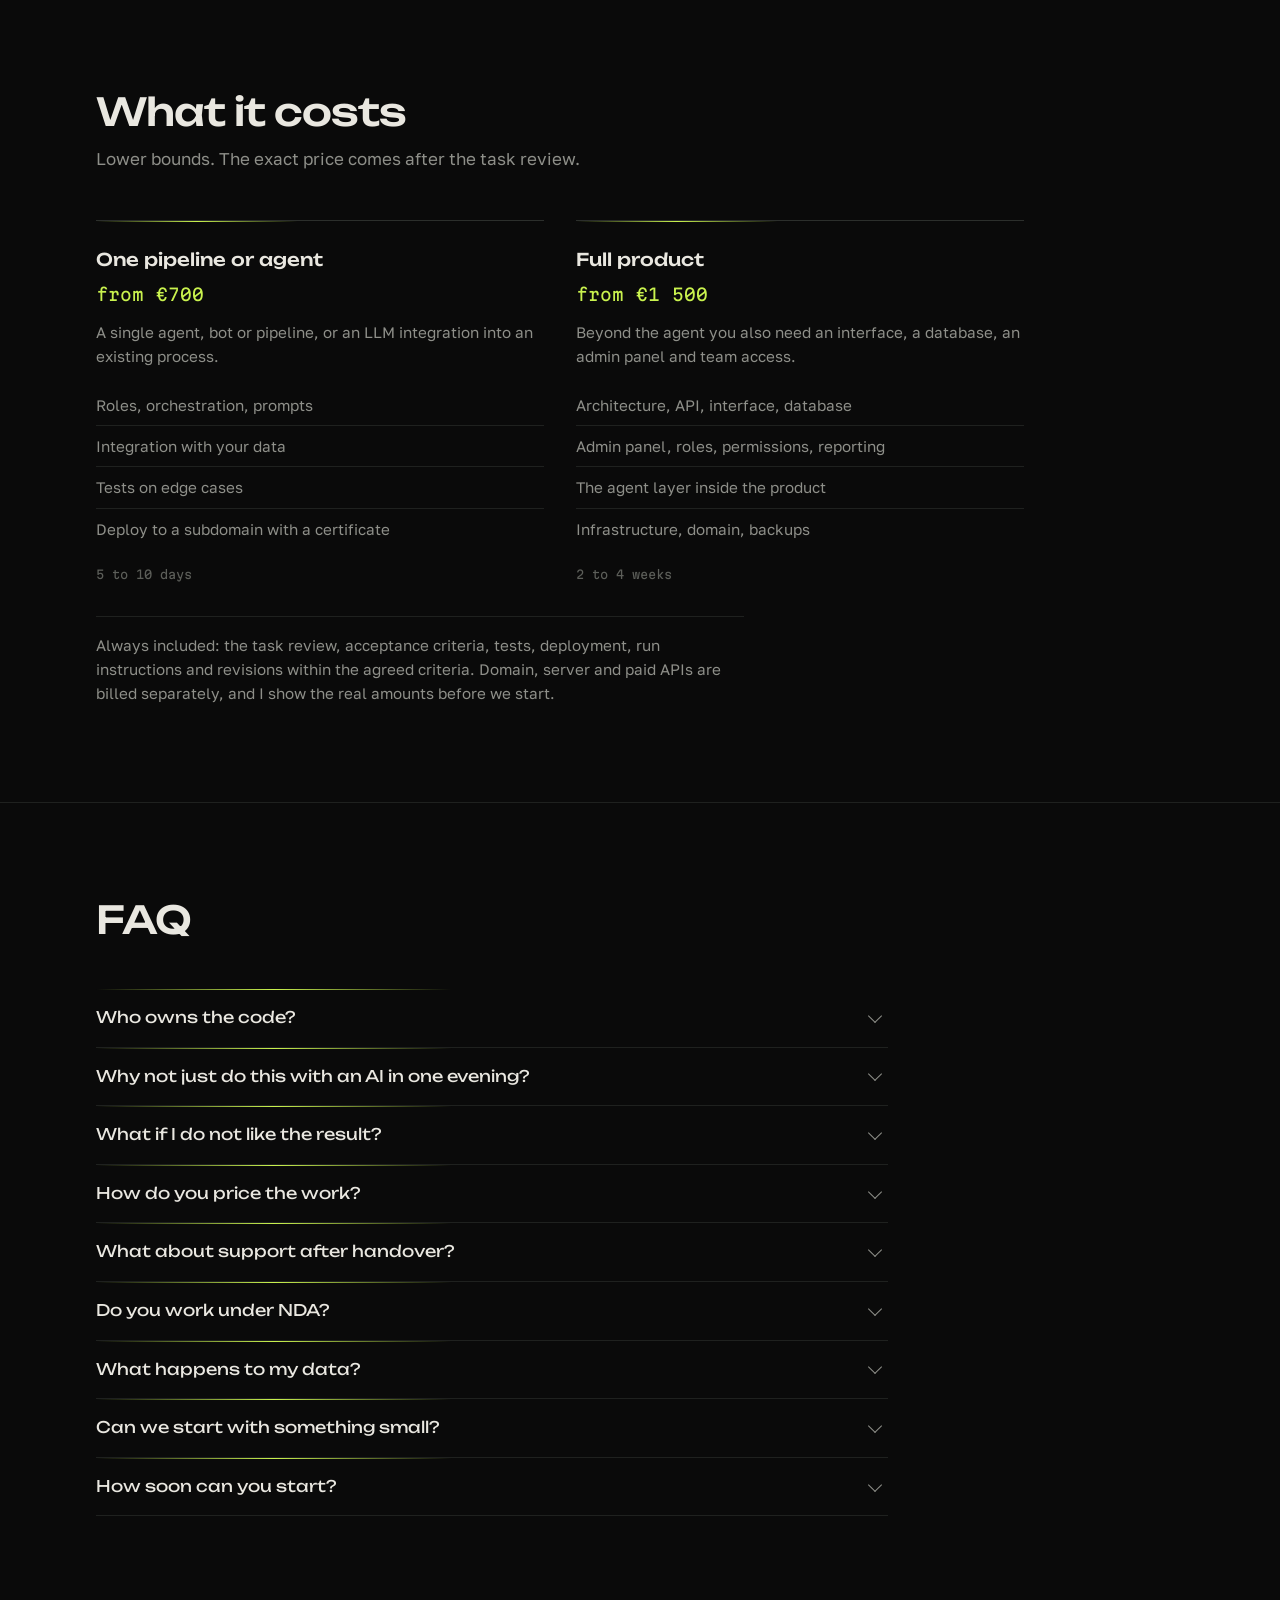
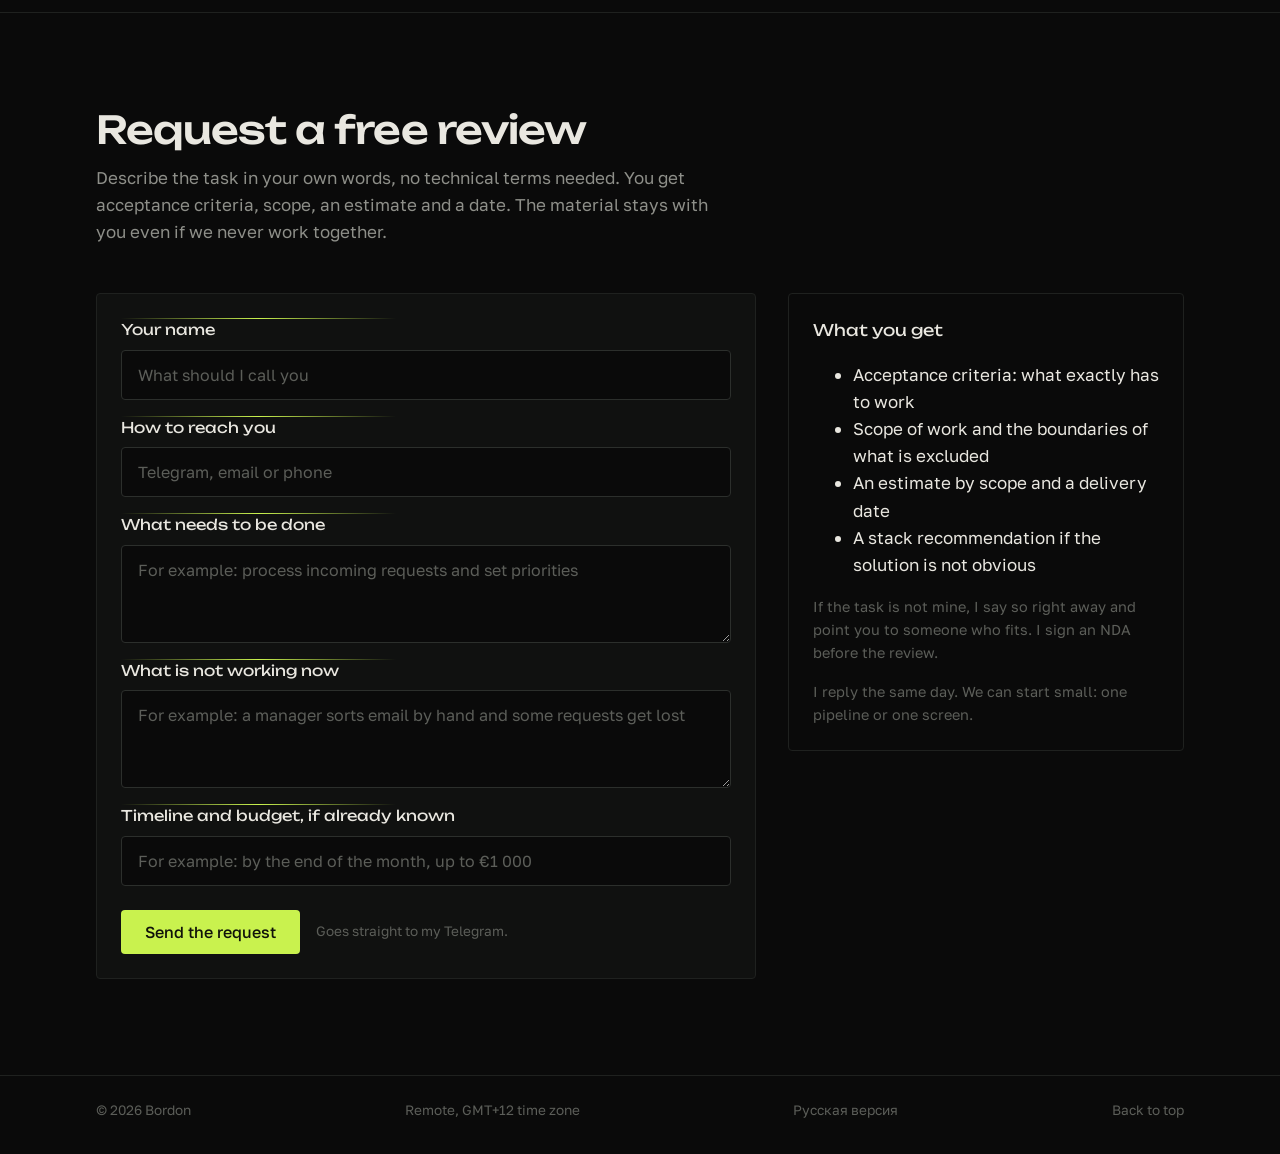
==== commit b98dbca7: "Иконка сайта и марка в шапке - векторная иконка: узел и связь, кислый на тёмной плашке - favicon.svg" ====
--- a/en.html
+++ b/en.html
@@ -7,6 +7,11 @@
 <meta name="description" content="I design multi-agent pipelines and LLM integrations, and build the product around them: web apps, admin panels, trackers, Telegram bots and mini apps, landing pages. Free task review.">
 <link rel="alternate" hreflang="ru" href="index.html">
 
+<link rel="icon" href="img/icon.svg" type="image/svg+xml">
+<link rel="icon" href="img/icon-32.png" sizes="32x32" type="image/png">
+<link rel="apple-touch-icon" href="img/icon-180.png">
+<meta name="theme-color" content="#0a0a0a">
+
 <link rel="preconnect" href="https://fonts.googleapis.com">
 <link rel="preconnect" href="https://fonts.gstatic.com" crossorigin>
 <link rel="stylesheet" href="https://fonts.googleapis.com/css2?family=Golos+Text:wght@400;500;600&family=Martian+Mono:wght@400;500&family=Unbounded:wght@400;500;600&display=swap">
@@ -21,7 +26,7 @@
 
 <header class="bar">
   <div class="bar__inner">
-    <a class="brand" href="#top"><span class="brand__dot" aria-hidden="true"></span>Bordon</a>
+    <a class="brand" href="#top"><img class="brand__mark" src="img/icon.svg" alt="" width="18" height="18">Bordon</a>
 
     <nav class="nav" id="nav" aria-label="Main navigation">
       <a href="#do">What I do</a>
--- a/styles.css
+++ b/styles.css
@@ -151,11 +151,11 @@
   text-decoration: none;
   white-space: nowrap;
 }
-.brand__dot {
-  width: 0.55rem;
-  height: 0.55rem;
-  background: var(--acid);
-  border-radius: 1px;
+.brand__mark {
+  width: 1.15rem;
+  height: 1.15rem;
+  display: block;
+  flex: none;
 }
 
 .nav {
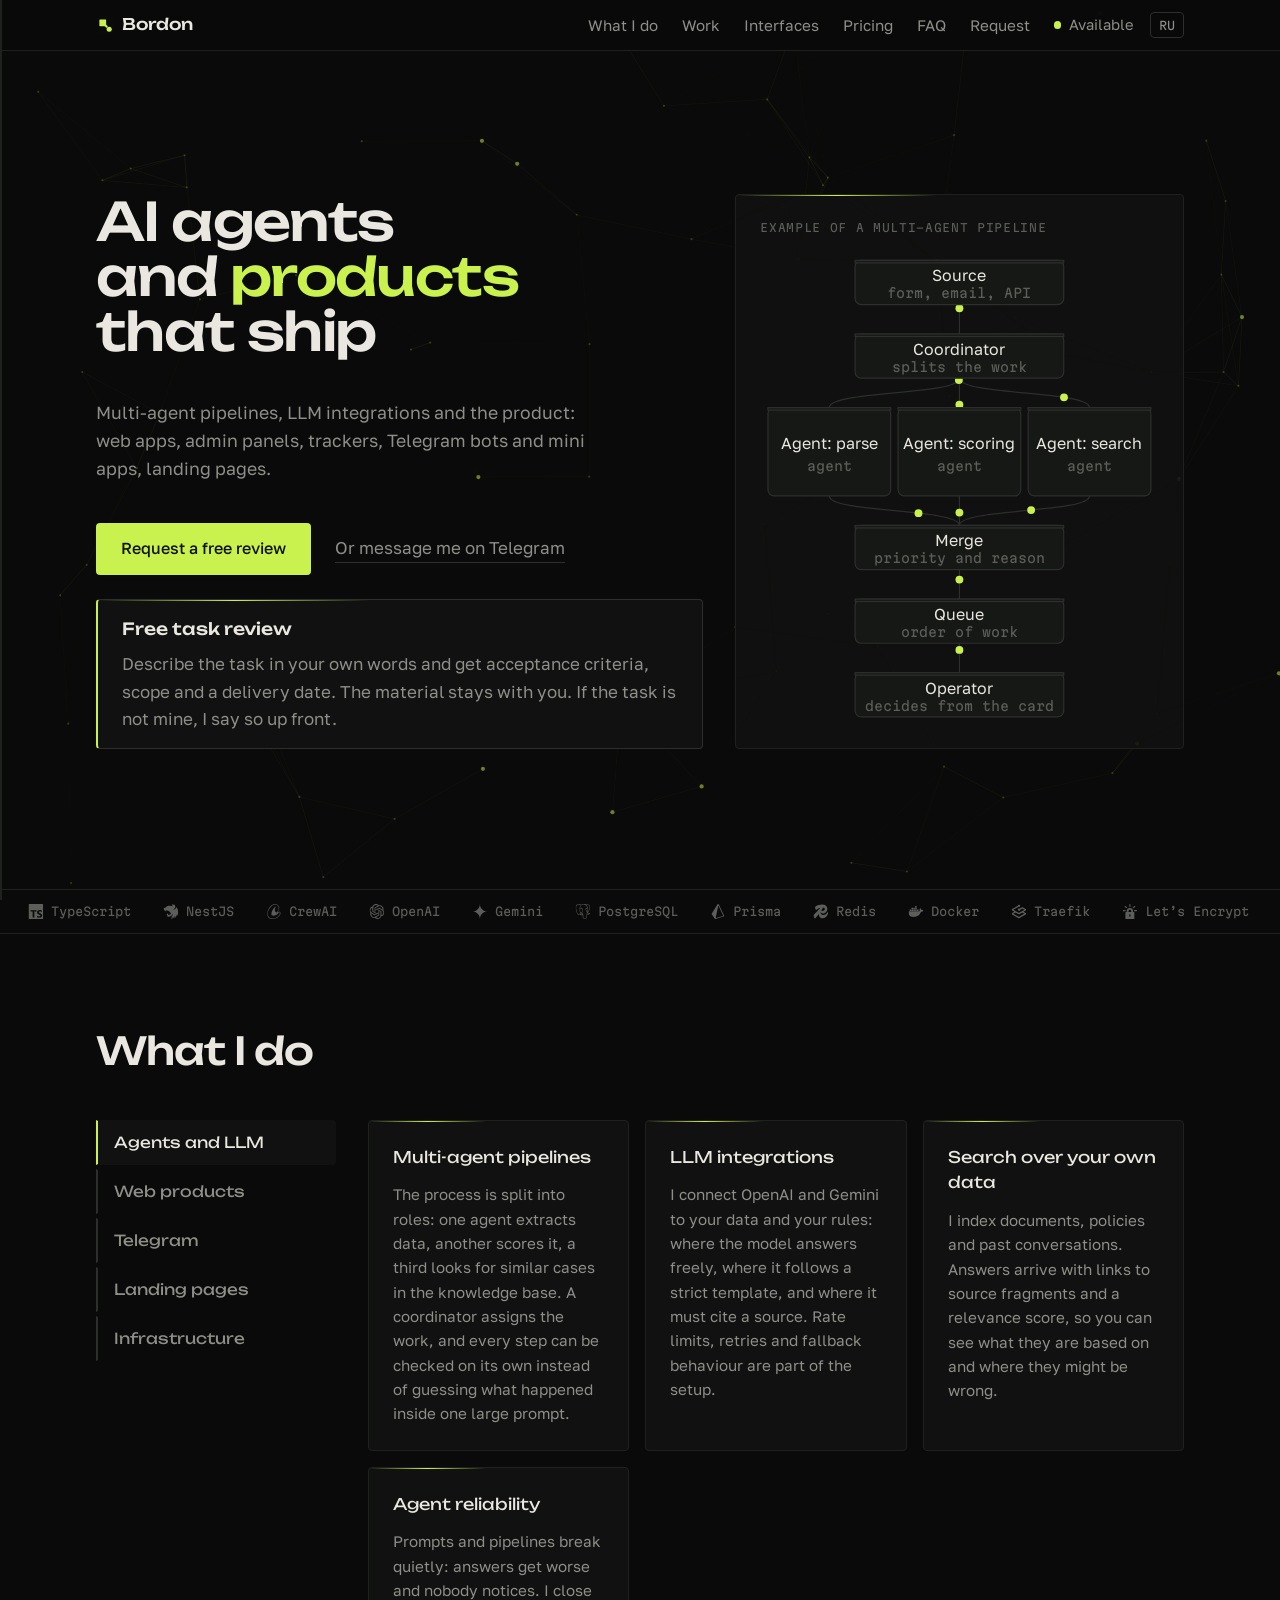
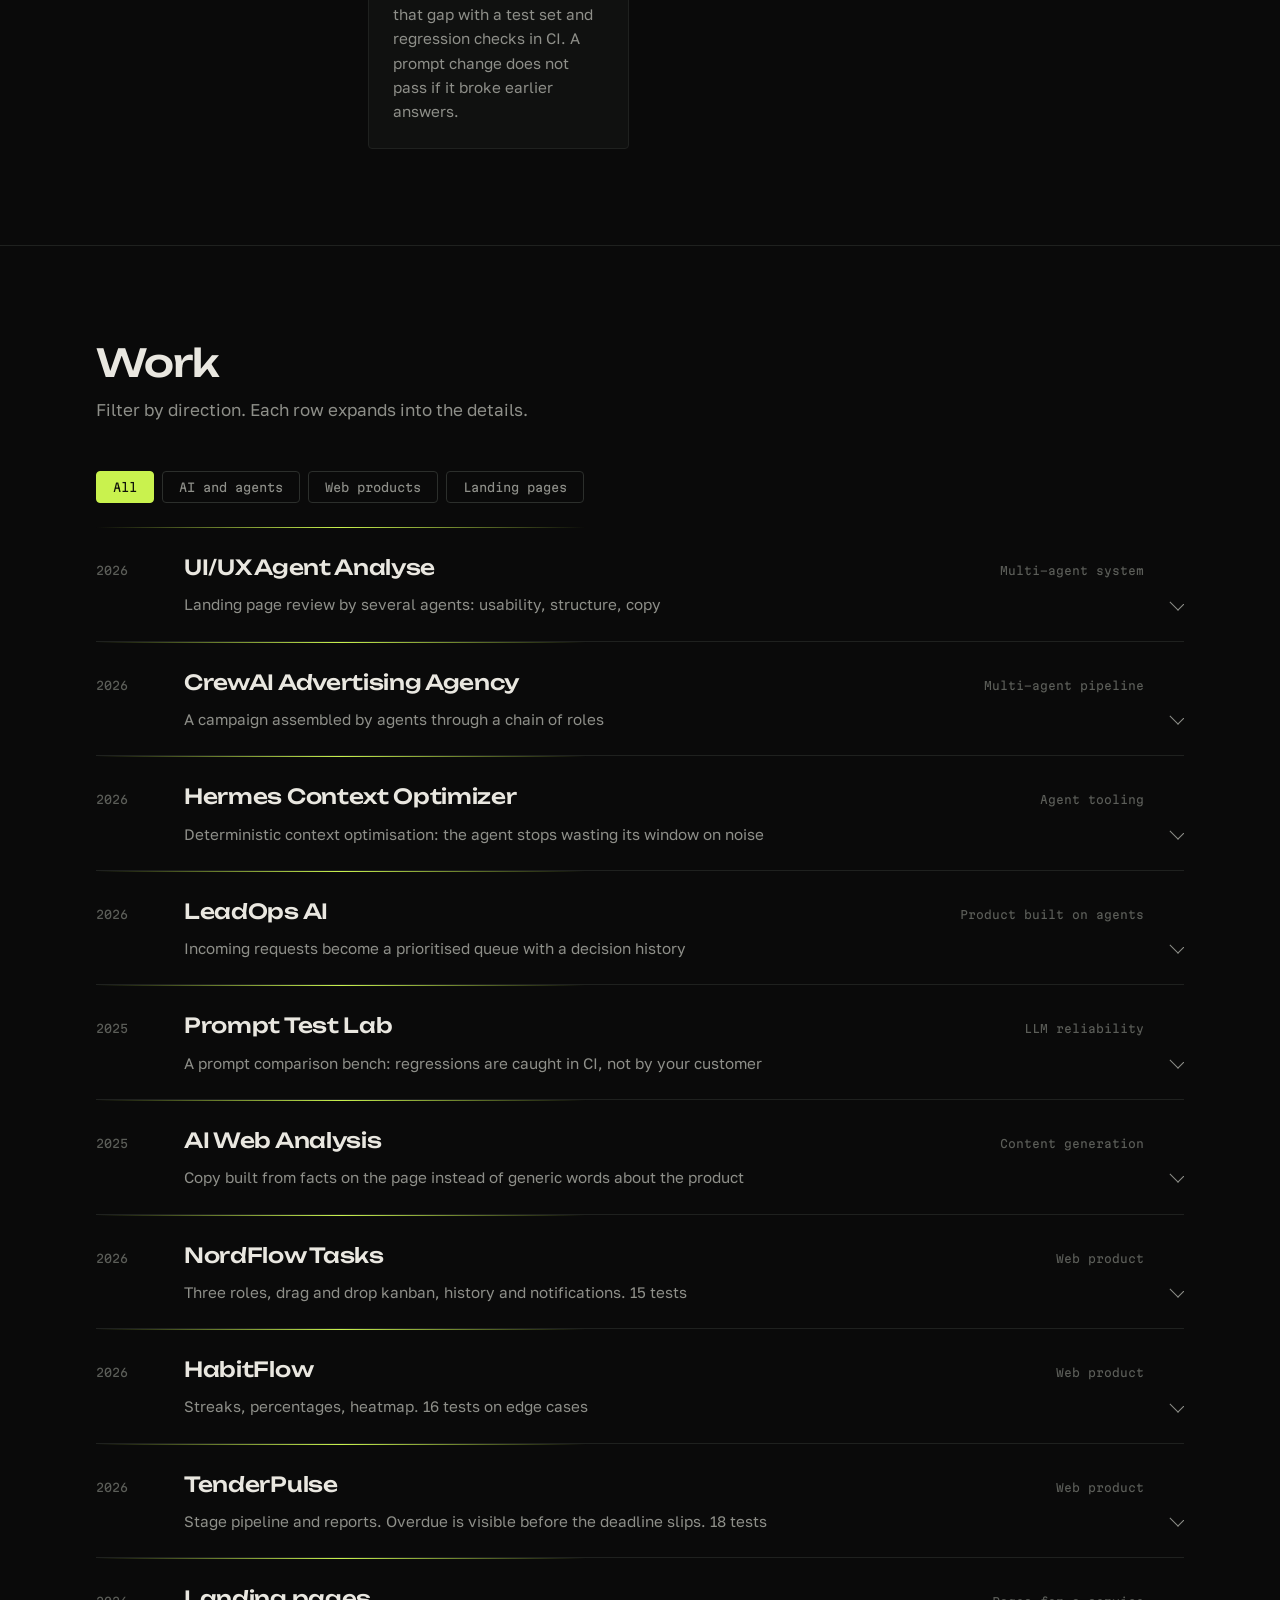
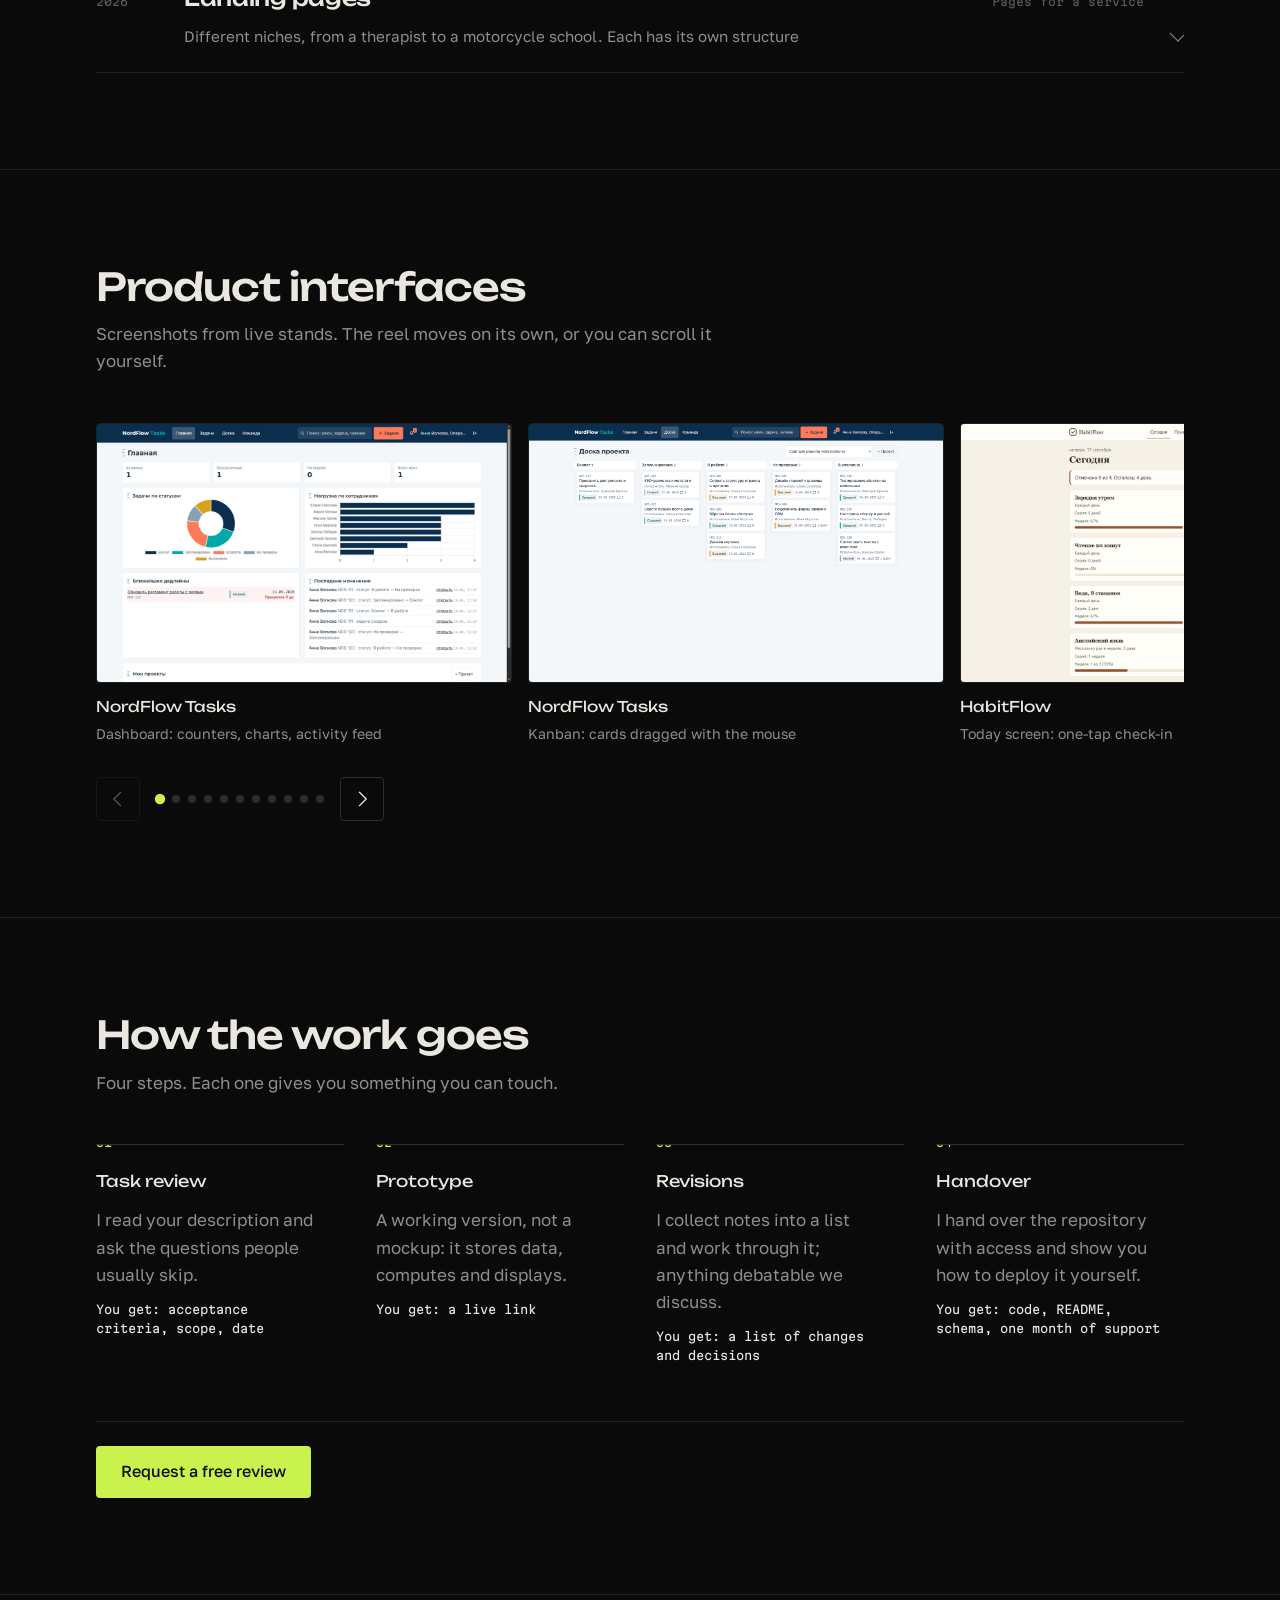
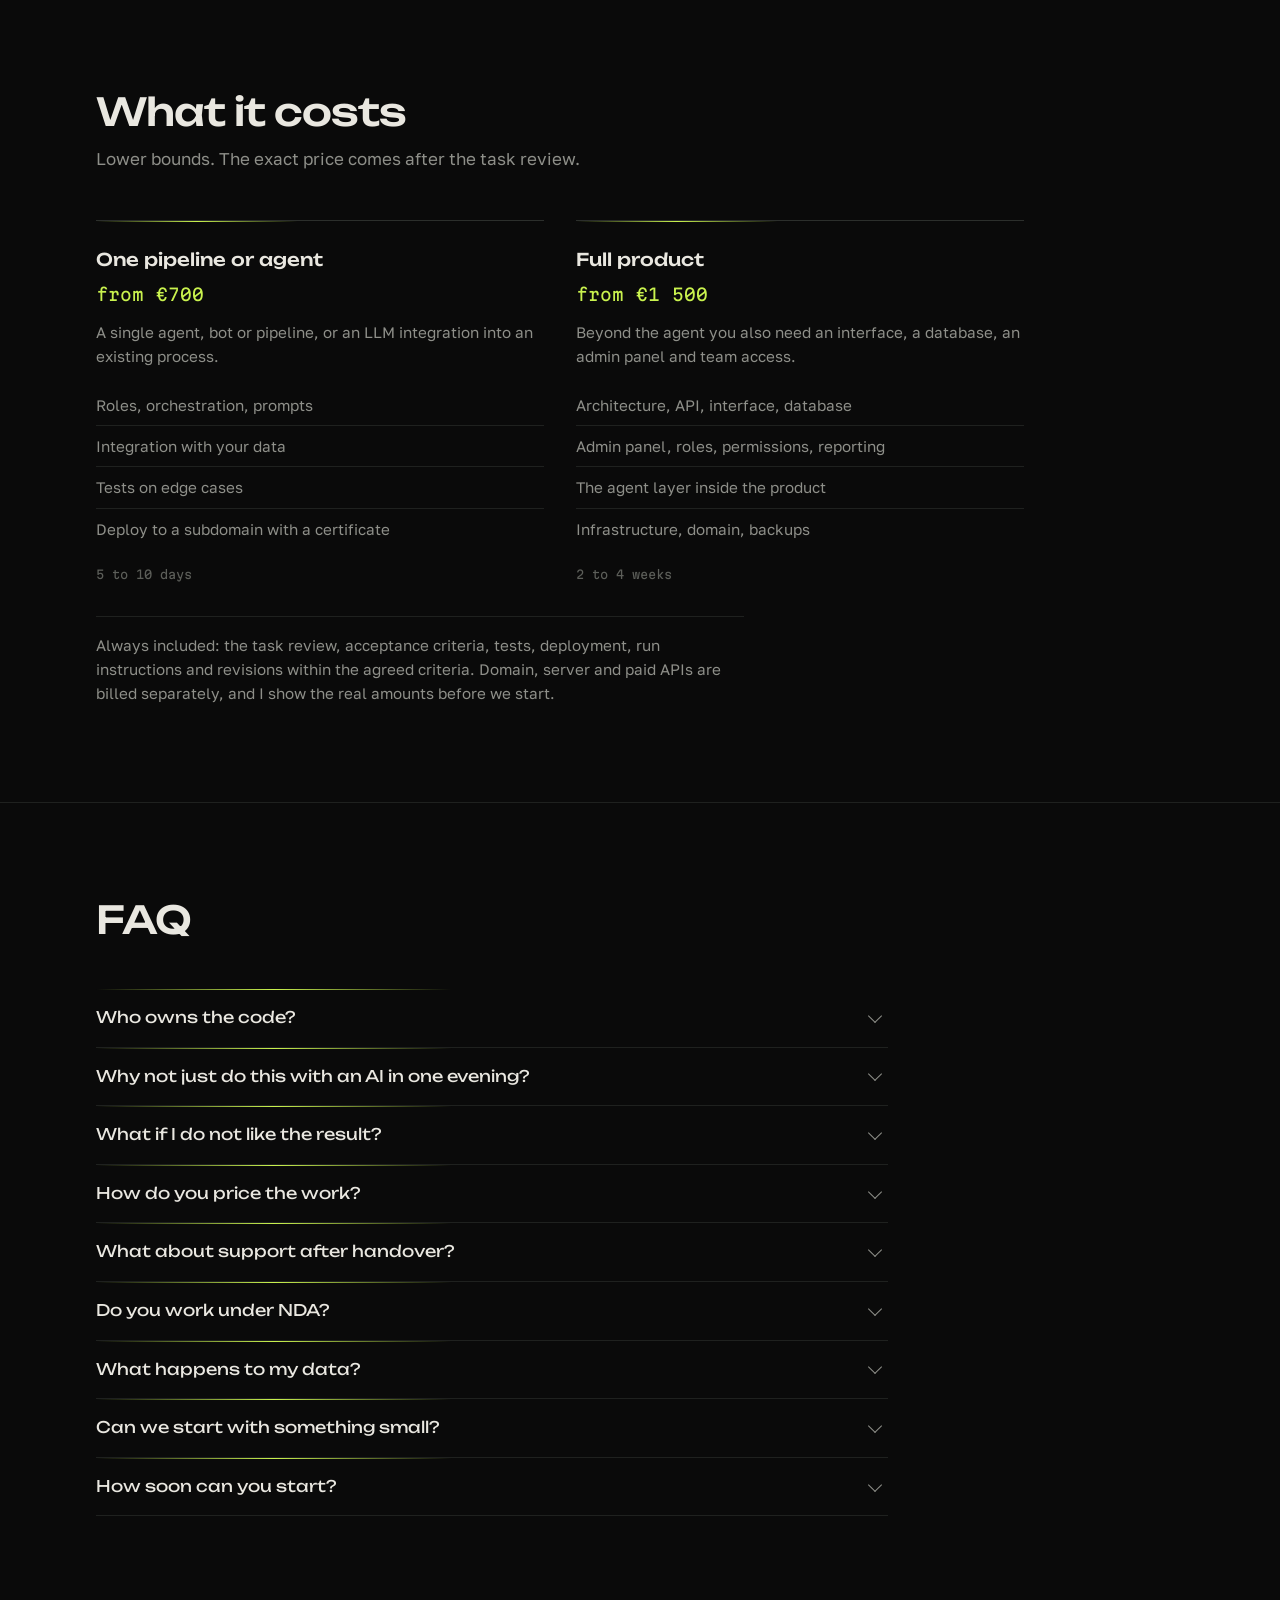
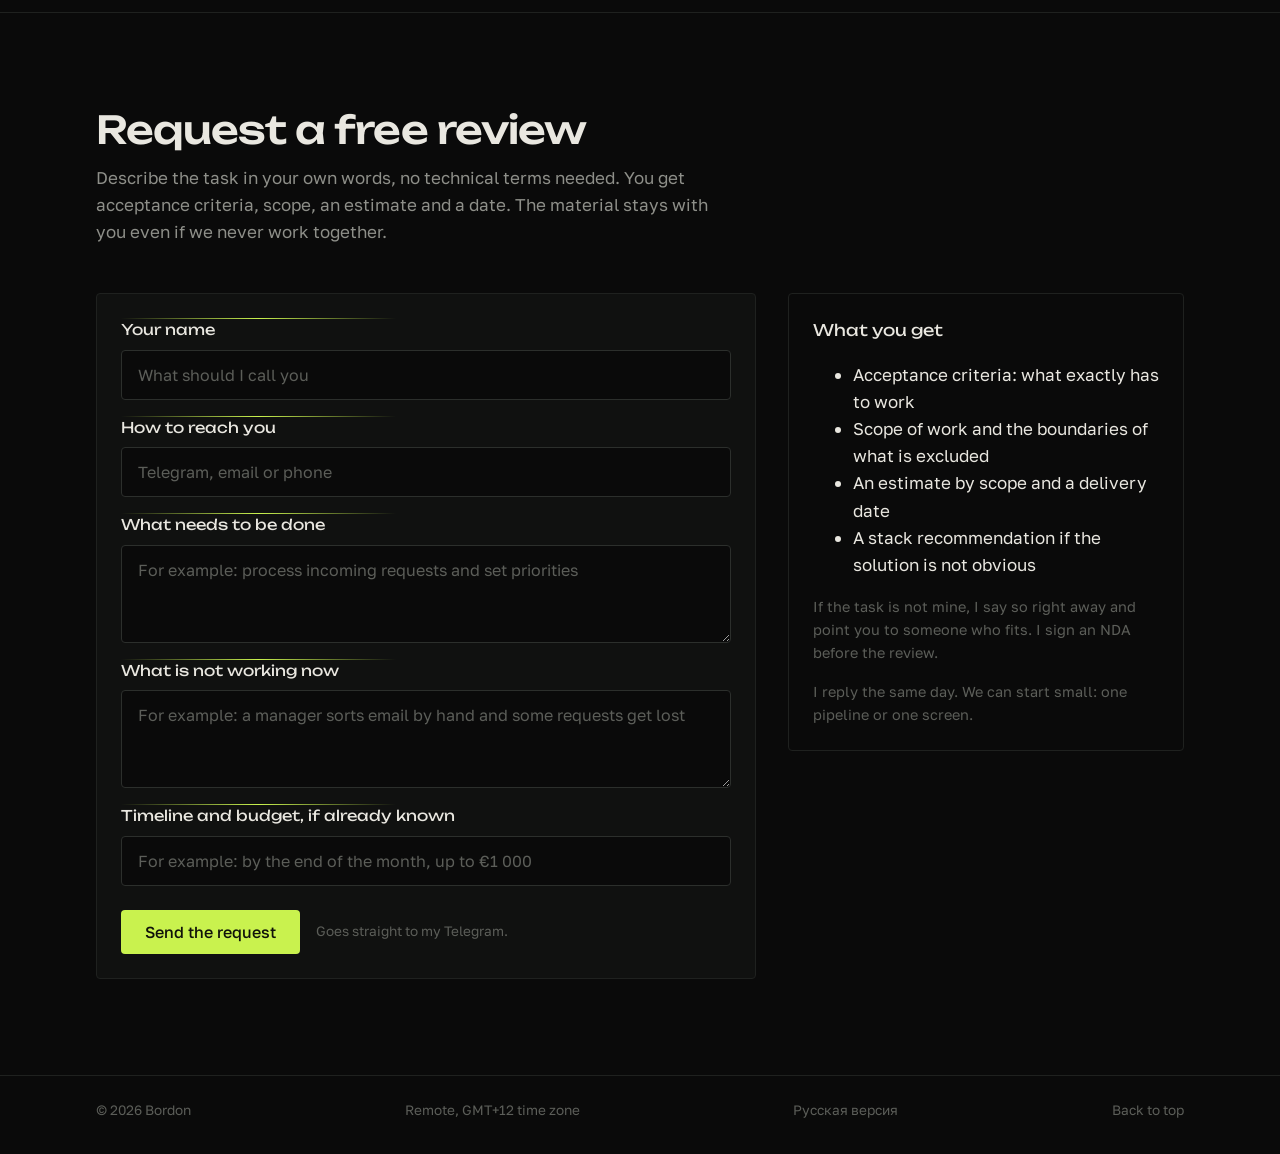
==== commit 1bab12ba: "P2-пакет: мёртвый код, i18n-строки, мета, гигиена генератора и игнора AUD-05..17: убран modifiers бе" ====
--- a/en.html
+++ b/en.html
@@ -5,6 +5,11 @@
 <meta name="viewport" content="width=device-width, initial-scale=1">
 <title>Bordon. AI agents, LLM and products end to end</title>
 <meta name="description" content="I design multi-agent pipelines and LLM integrations, and build the product around them: web apps, admin panels, trackers, Telegram bots and mini apps, landing pages. Free task review.">
+<meta property="og:title" content="Bordon. AI agents, LLM and products end to end">
+<meta property="og:description" content="I design multi-agent pipelines and LLM integrations, and build the product around them: web apps, admin panels, trackers, Telegram bots and mini apps, landing pages. Free task review.">
+<meta property="og:type" content="website">
+<meta property="og:locale" content="en_US">
+<meta name="twitter:card" content="summary">
 <link rel="alternate" hreflang="ru" href="index.html">
 
 <link rel="icon" href="img/icon.svg" type="image/svg+xml">
@@ -52,7 +57,7 @@
   <section class="hero">
     <div class="hero__inner">
       <div class="hero__left">
-        <h1 class="hero__title">AI agents<br>and products<br>that ship</h1>
+        <h1 class="hero__title">AI agents<br>and <span class="hero__accent">products</span><br>that ship</h1>
         <p class="hero__lead">
           Multi-agent pipelines, LLM integrations and the product:<br>
           web apps, admin panels, trackers, Telegram bots and mini apps, landing pages.
@@ -673,30 +678,30 @@
       </header>
 
       <div class="brief__grid">
-        <form class="brief__form" id="brief-form" novalidate>
+        <form class="brief__form" id="brief-form" action="https://t.me/bordon_ai" method="get" novalidate>
           <div class="field">
             <label for="b-name">Your name</label>
-            <input id="b-name" name="name" type="text" autocomplete="name" placeholder="What should I call you" required>
+            <input id="b-name" name="name" type="text" autocomplete="name" placeholder="What should I call you" maxlength="1200" required>
           </div>
 
           <div class="field">
             <label for="b-contact">How to reach you</label>
-            <input id="b-contact" name="contact" type="text" autocomplete="email" placeholder="Telegram, email or phone" required>
+            <input id="b-contact" name="contact" type="text" autocomplete="off" placeholder="Telegram, email or phone" maxlength="1200" required>
           </div>
 
           <div class="field">
             <label for="b-task">What needs to be done</label>
-            <textarea id="b-task" name="task" rows="3" placeholder="For example: process incoming requests and set priorities" required></textarea>
+            <textarea id="b-task" name="task" rows="3" placeholder="For example: process incoming requests and set priorities" maxlength="1200" required></textarea>
           </div>
 
           <div class="field">
             <label for="b-pain">What is not working now</label>
-            <textarea id="b-pain" name="pain" rows="3" placeholder="For example: a manager sorts email by hand and some requests get lost"></textarea>
+            <textarea id="b-pain" name="pain" rows="3" placeholder="For example: a manager sorts email by hand and some requests get lost" maxlength="1200"></textarea>
           </div>
 
           <div class="field">
             <label for="b-limits">Timeline and budget, if already known</label>
-            <input id="b-limits" name="limits" type="text" placeholder="For example: by the end of the month, up to €1 000">
+            <input id="b-limits" name="limits" type="text" placeholder="For example: by the end of the month, up to €1 000" maxlength="1200">
           </div>
 
           <div class="field field--trap" aria-hidden="true">
--- a/styles.css
+++ b/styles.css
@@ -192,17 +192,6 @@
   border-radius: 50%;
   background: var(--acid);
 }
-.bar__tg {
-  color: var(--fg);
-  text-decoration: none;
-  border-bottom: 1px solid var(--line-2);
-  padding-bottom: 1px;
-  white-space: nowrap;
-}
-.bar__tg:hover {
-  border-color: var(--acid);
-}
-
 .lang {
   font-family: "Martian Mono", ui-monospace, monospace;
   font-size: 0.72rem;
@@ -291,6 +280,9 @@
   letter-spacing: -0.03em;
   margin: 0 0 var(--s4);
 }
+.hero__accent {
+  color: var(--acid);
+}
 .hero__lead {
   margin: 0 0 var(--s4);
   max-width: 46ch;
@@ -360,12 +352,6 @@
   stroke: var(--line-2);
   stroke-width: 1;
 }
-.flowmap .node--branch rect {
-  fill: var(--bg-2);
-}
-.flowmap .node__dot {
-  fill: var(--acid);
-}
 .flowmap text {
   fill: var(--fg);
   font-family: "Golos Text", system-ui, sans-serif;
@@ -380,9 +366,6 @@
 .flowmap .pulse {
   fill: var(--acid);
 }
-.flowmap .pulse--b {
-  fill: var(--dim);
-}
 
 /* бегущая строка: один ряд */
 .stack {
@@ -397,6 +380,8 @@
   display: flex;
   align-items: center;
   gap: var(--s8);
+  /* зазор на стыке копий: входит в offsetWidth, поэтому цикл остаётся бесшовным */
+  padding-inline-end: var(--s8);
   width: max-content;
   font-family: "Martian Mono", ui-monospace, monospace;
   font-size: 0.74rem;
@@ -1024,13 +1009,6 @@
   animation: reveal 200ms ease-out;
 }
 
-/* контакты */
-.contact__row {
-  display: flex;
-  flex-wrap: wrap;
-  align-items: center;
-  gap: var(--s4) var(--s6);
-}
 .link {
   color: var(--dim);
   text-decoration: none;
@@ -1059,12 +1037,6 @@
     background 150ms ease-out,
     color 150ms ease-out,
     transform 100ms ease-out;
-}
-.btn__icon {
-  width: 1.15rem;
-  height: 1.15rem;
-  fill: currentColor;
-  flex: 0 0 auto;
 }
 .btn--primary {
   background: var(--acid);
@@ -1416,9 +1388,6 @@
     padding-right: 0;
   }
 
-  .hero__stats {
-    gap: var(--s4) var(--s6);
-  }
   .slide {
     flex: 0 0 80%;
   }
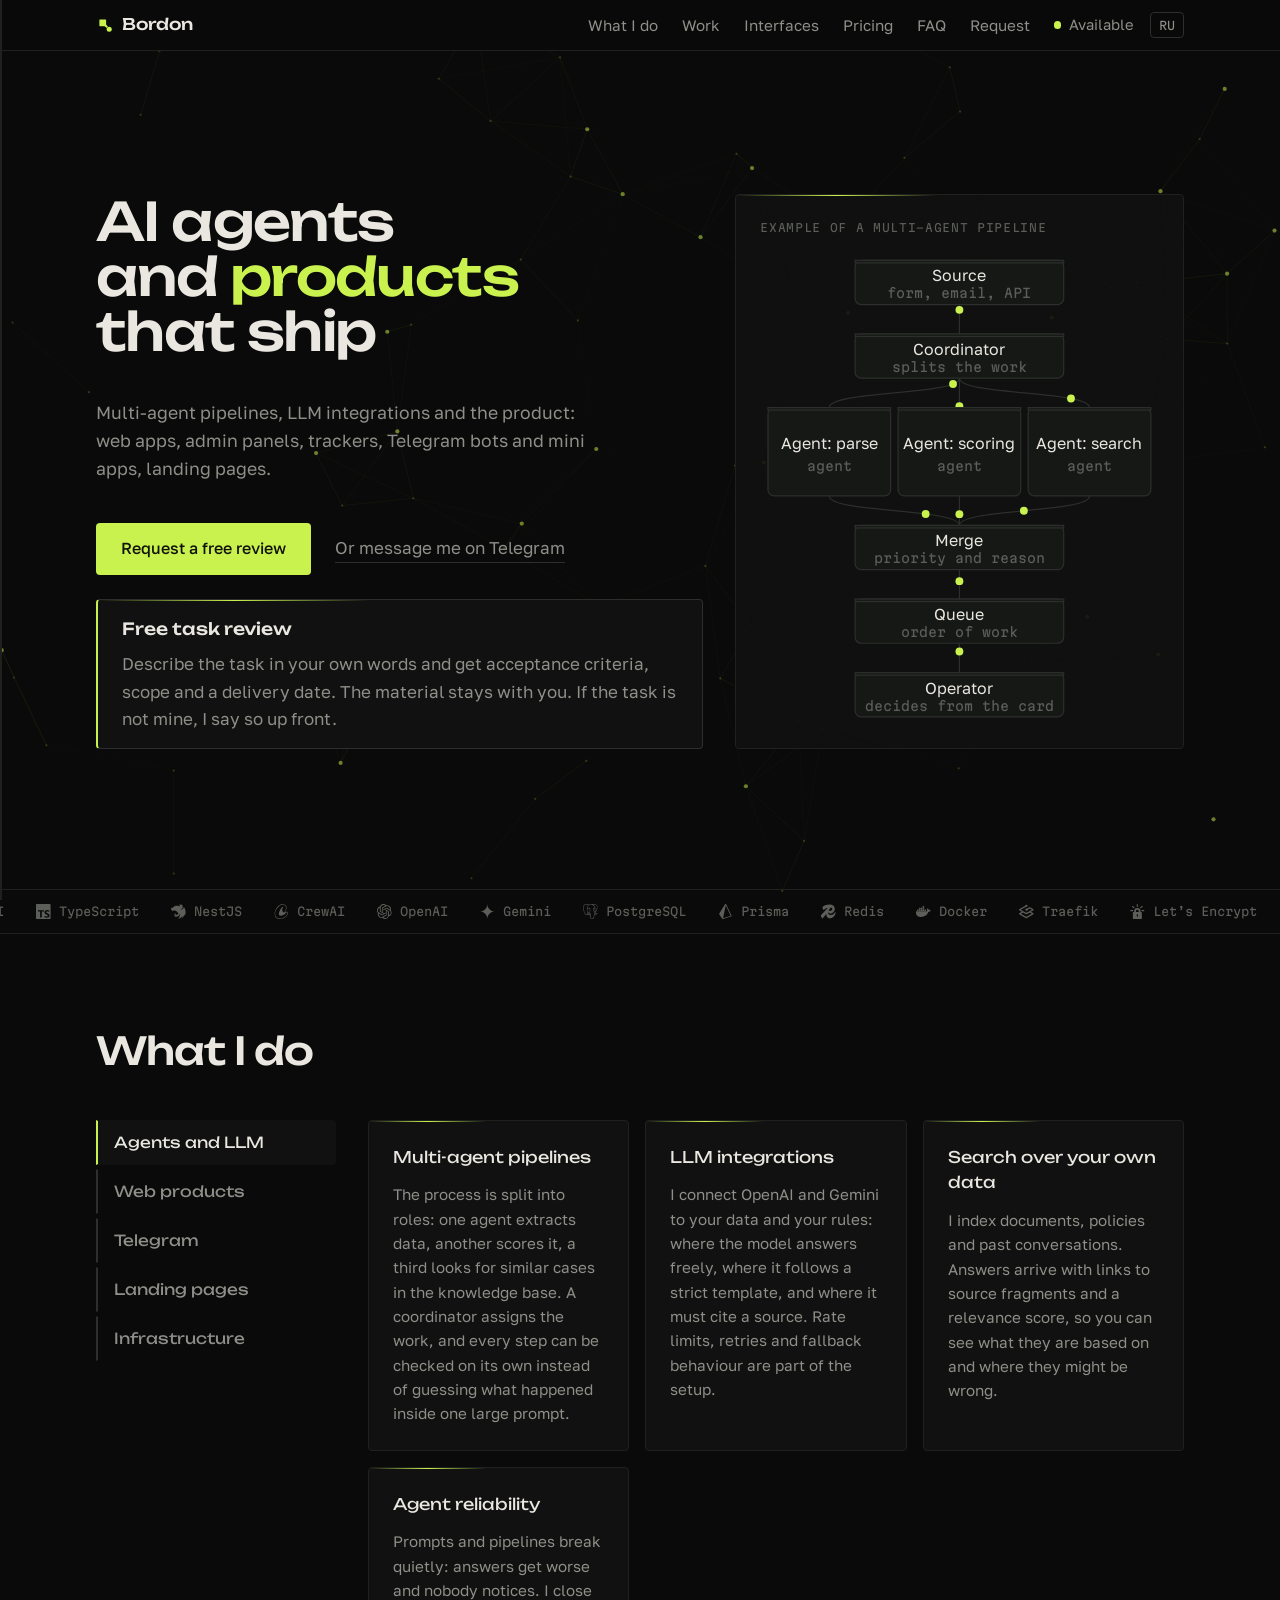
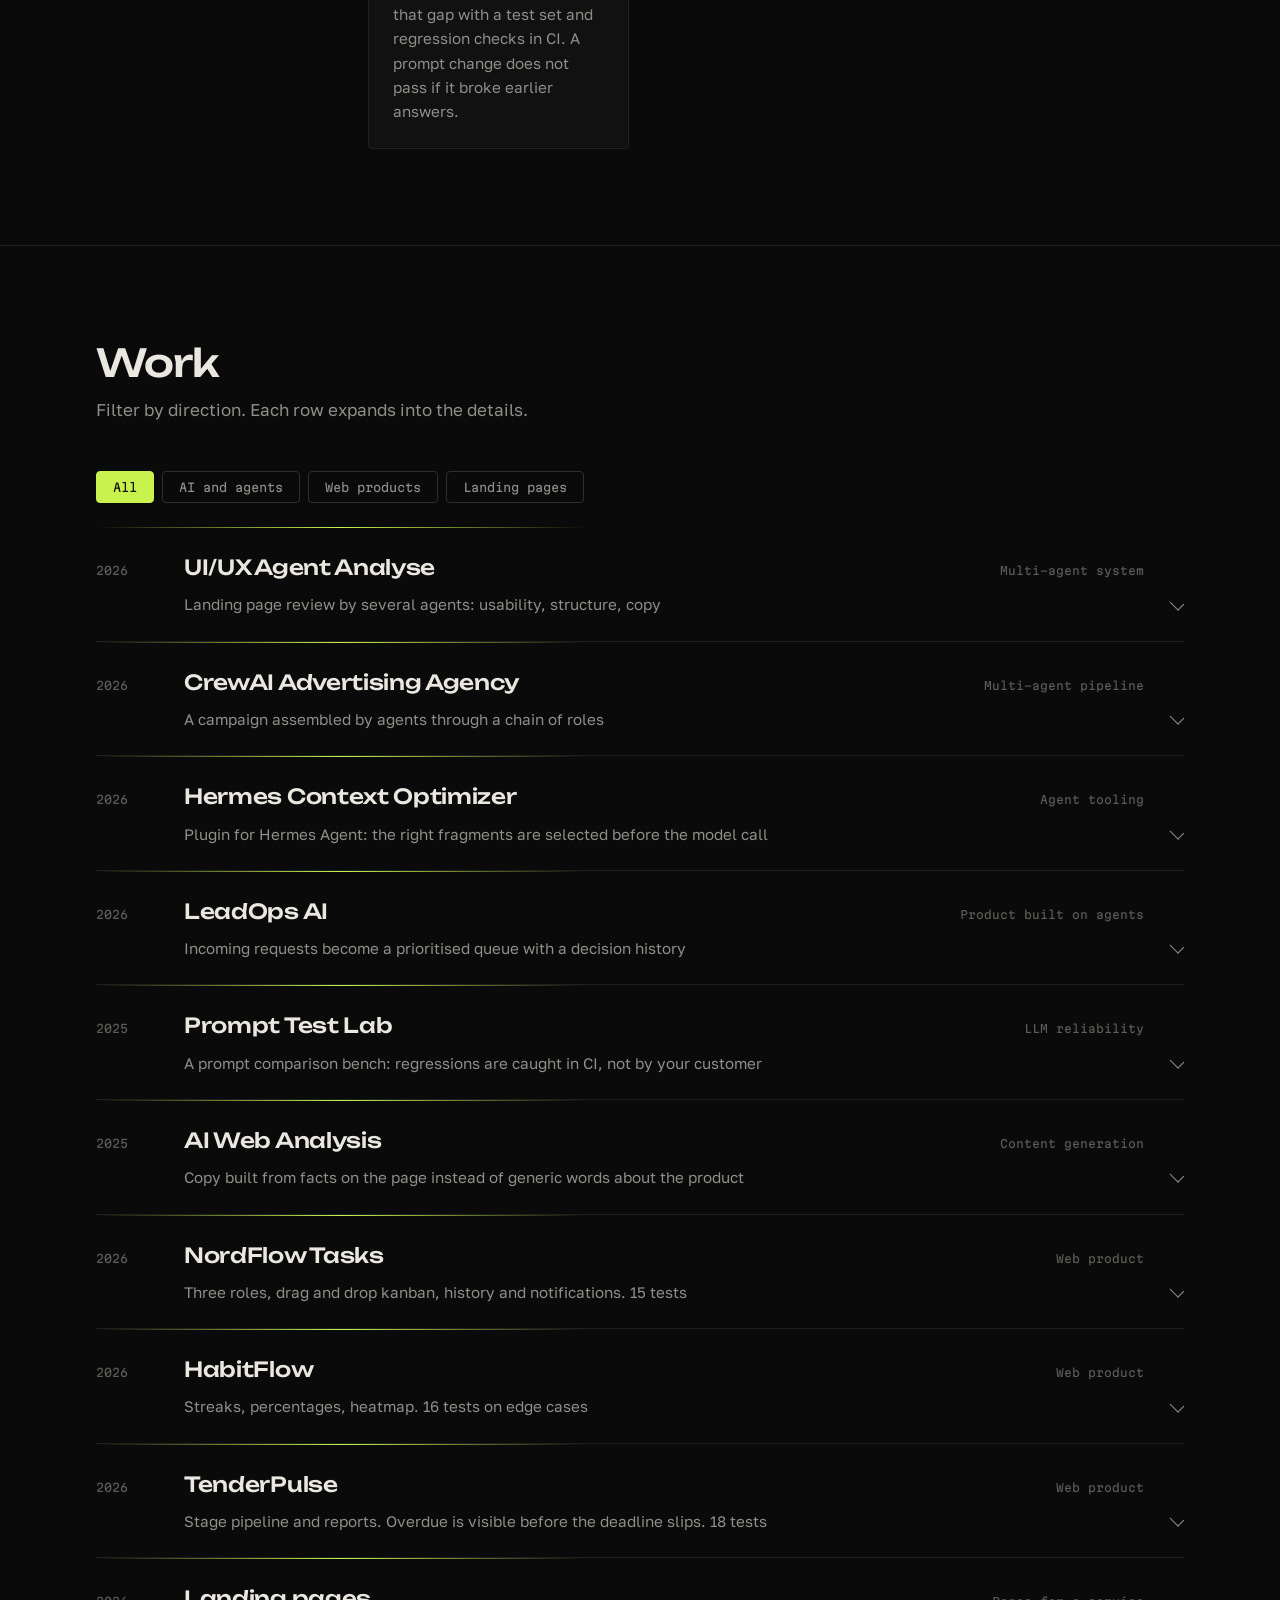
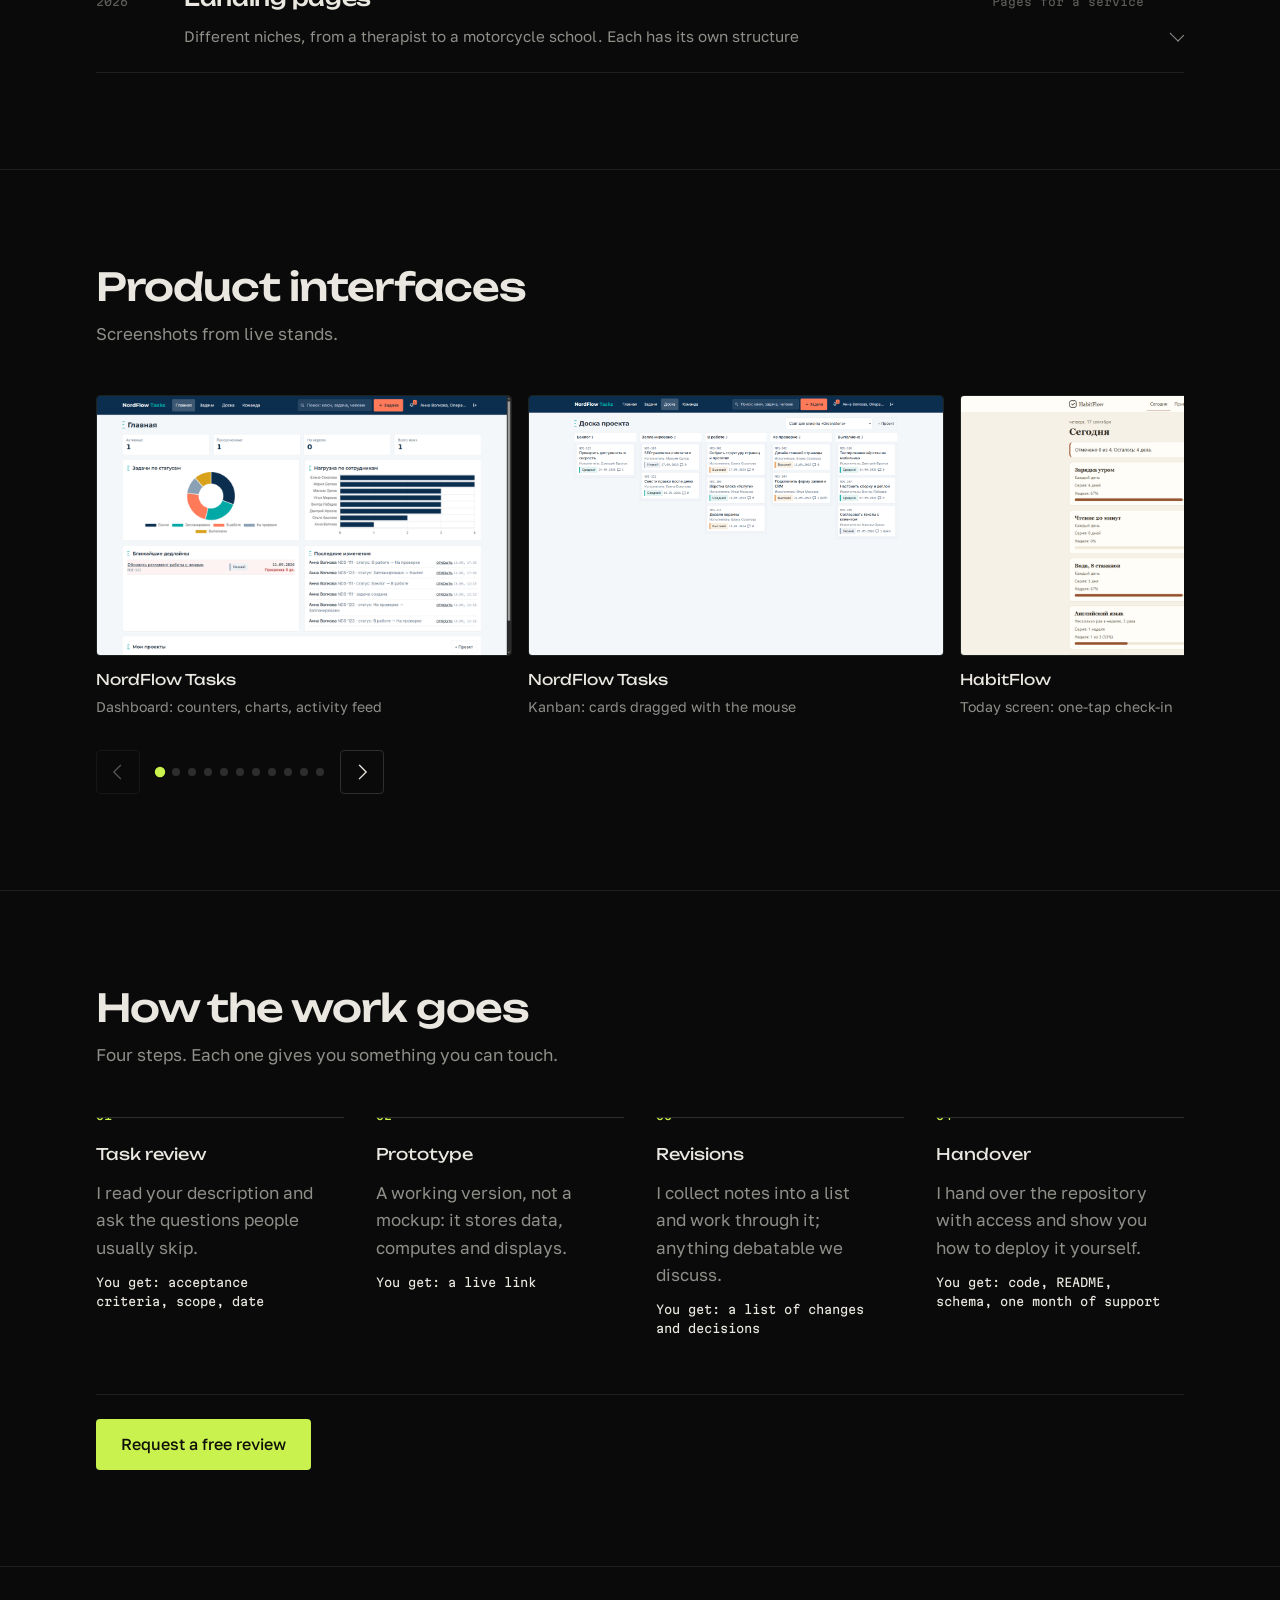
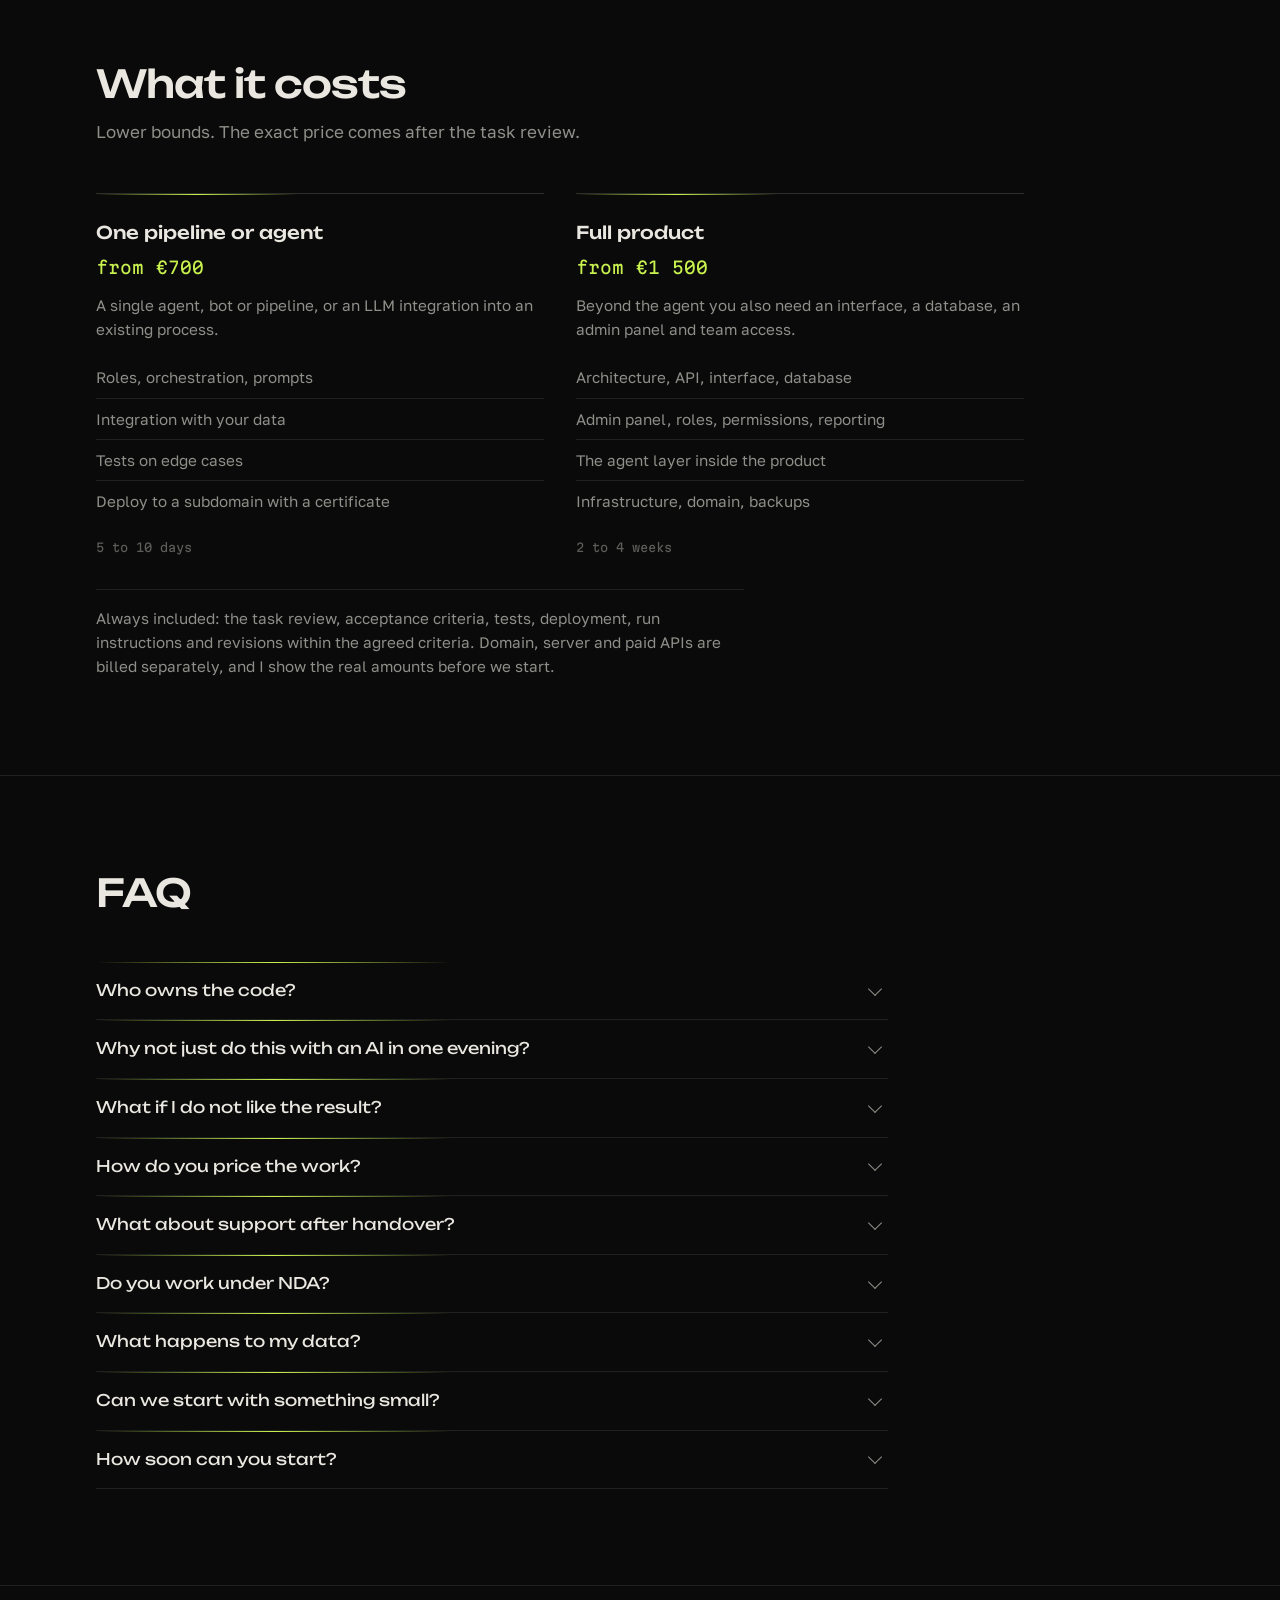
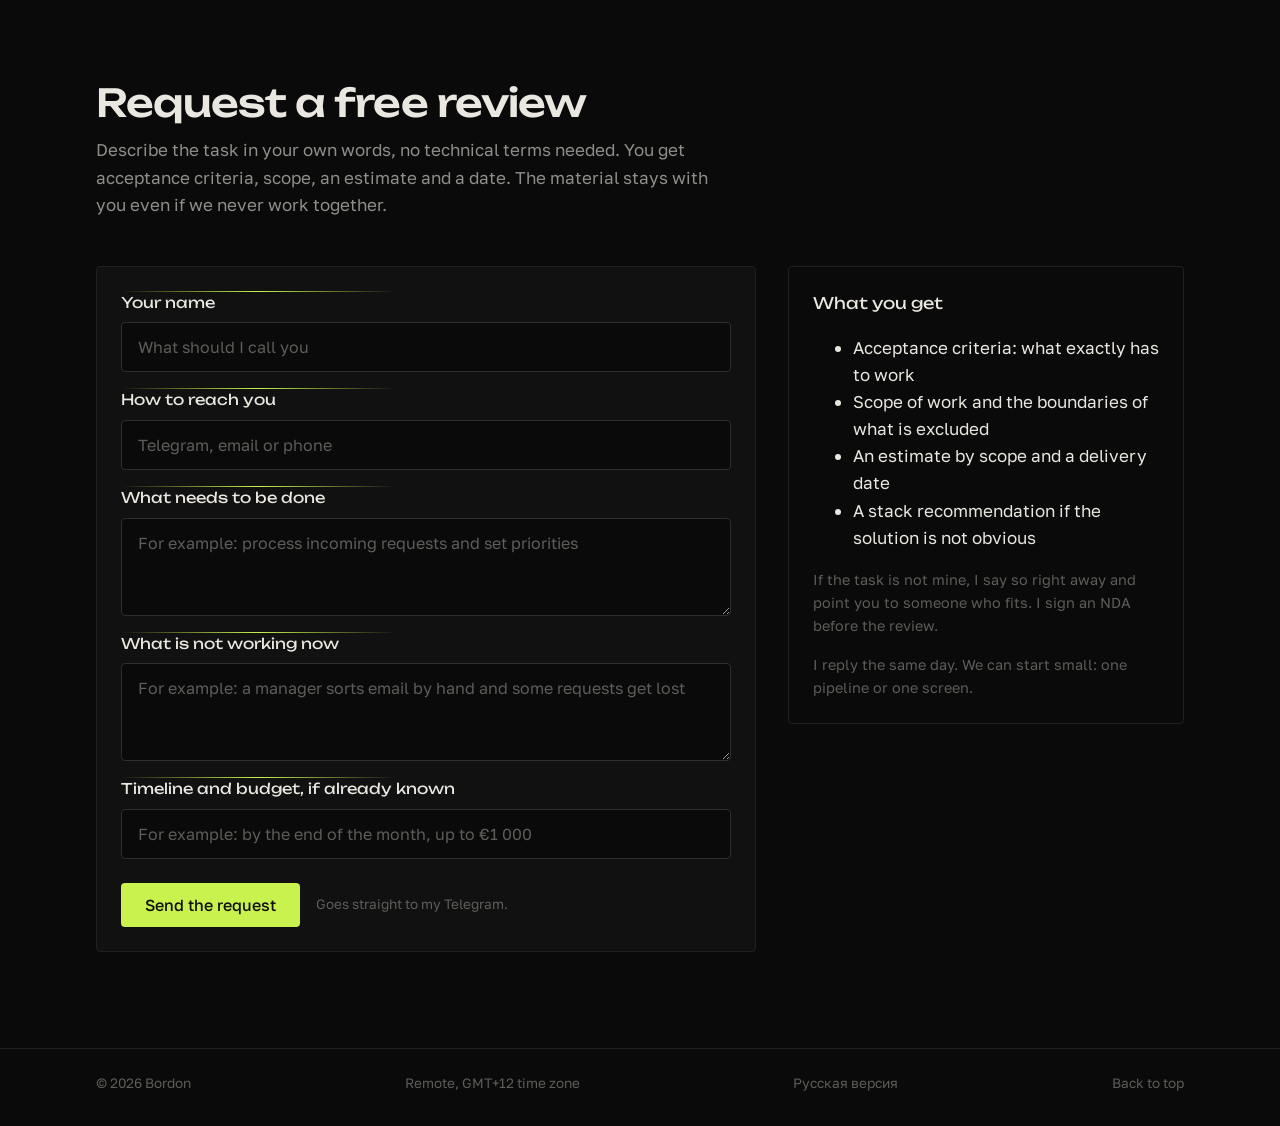
==== commit b2d36d76: "Кейс Hermes: описание по фактам репозитория, убрана лишняя строка в интерфейсах - было общее «оптими" ====
--- a/en.html
+++ b/en.html
@@ -376,12 +376,12 @@
             <span class="case__year">2026</span>
             <span class="case__title">Hermes Context Optimizer</span>
             <span class="case__cat">Agent tooling</span>
-            <span class="case__sum">Deterministic context optimisation: the agent stops wasting its window on noise</span>
-            <span class="case__more" aria-hidden="true"></span>
-          </summary>
-          <div class="case__body">
-            <p class="case__what">A plugin for Hermes Agent. It optimises the tool context so the same input produces the same output.</p>
-            <p class="case__value"><span class="case__label">Why it matters</span>This is exactly why agents in production behave differently on identical requests. Here the behaviour is reproducible.</p>
+            <span class="case__sum">Plugin for Hermes Agent: the right fragments are selected before the model call</span>
+            <span class="case__more" aria-hidden="true"></span>
+          </summary>
+          <div class="case__body">
+            <p class="case__what">An experimental plugin for Hermes Agent. It shrinks large read-only tool results before the model call, and finds mandatory records deterministically: an ambiguous record goes to a conservative fallback instead of a guess. Secrets are not stored and mutating tools pass through unchanged.</p>
+            <p class="case__value"><span class="case__label">Why it matters</span>The plugin pays for itself twice: the context is cheaper and the agent behaves reproducibly. In one measurement on a single model the answer quality did not change while the provider bill fell by 93.5%. That is one corpus, not a promise for every project.</p>
             <ul class="tags"><li>Python</li><li>Hermes Agent</li><li>Apache-2.0</li><li>tests</li></ul>
             <a class="case__go" href="https://github.com/ai4bordon/hermes-context-optimizer">Open on GitHub</a>
           </div>
@@ -512,7 +512,7 @@
     <div class="wrap">
       <header class="sec">
         <h2>Product interfaces</h2>
-        <p class="sec__lead">Screenshots from live stands. The reel moves on its own, or you can scroll it yourself.</p>
+        <p class="sec__lead">Screenshots from live stands.</p>
       </header>
 
       <div class="carousel" id="carousel">
--- a/styles.css
+++ b/styles.css
@@ -14,6 +14,7 @@
   --dim-2: #5c5e59;
   --acid: #c9f24e;
   --acid-2: #a9d63c;
+  --err: #c05a3a;
 
   /* шкала отступов */
   --s1: 0.25rem;
@@ -1103,6 +1104,11 @@
   border-color: var(--acid);
   outline: none;
 }
+/* невалидное поле после ответа сервера: видно всегда, а не только по фокусу */
+.field.is-bad input,
+.field.is-bad textarea {
+  border-color: var(--err);
+}
 
 .field--trap {
   position: absolute;
@@ -1133,7 +1139,7 @@
 .brief__err {
   margin: 0;
   padding: var(--s3) var(--s4);
-  border-left: 2px solid #c05a3a;
+  border-left: 2px solid var(--err);
   background: #1a1210;
   color: #e8b6a4;
   font-size: 0.92rem;
@@ -1363,6 +1369,11 @@
     display: none;
   }
 
+  /* навигация уходит в fixed, поэтому правую группу толкаем сами */
+  .bar__side {
+    margin-inline-start: auto;
+  }
+
   .case__head {
     grid-template-columns: minmax(0, 1fr) var(--s6);
     gap: var(--s1) 0;
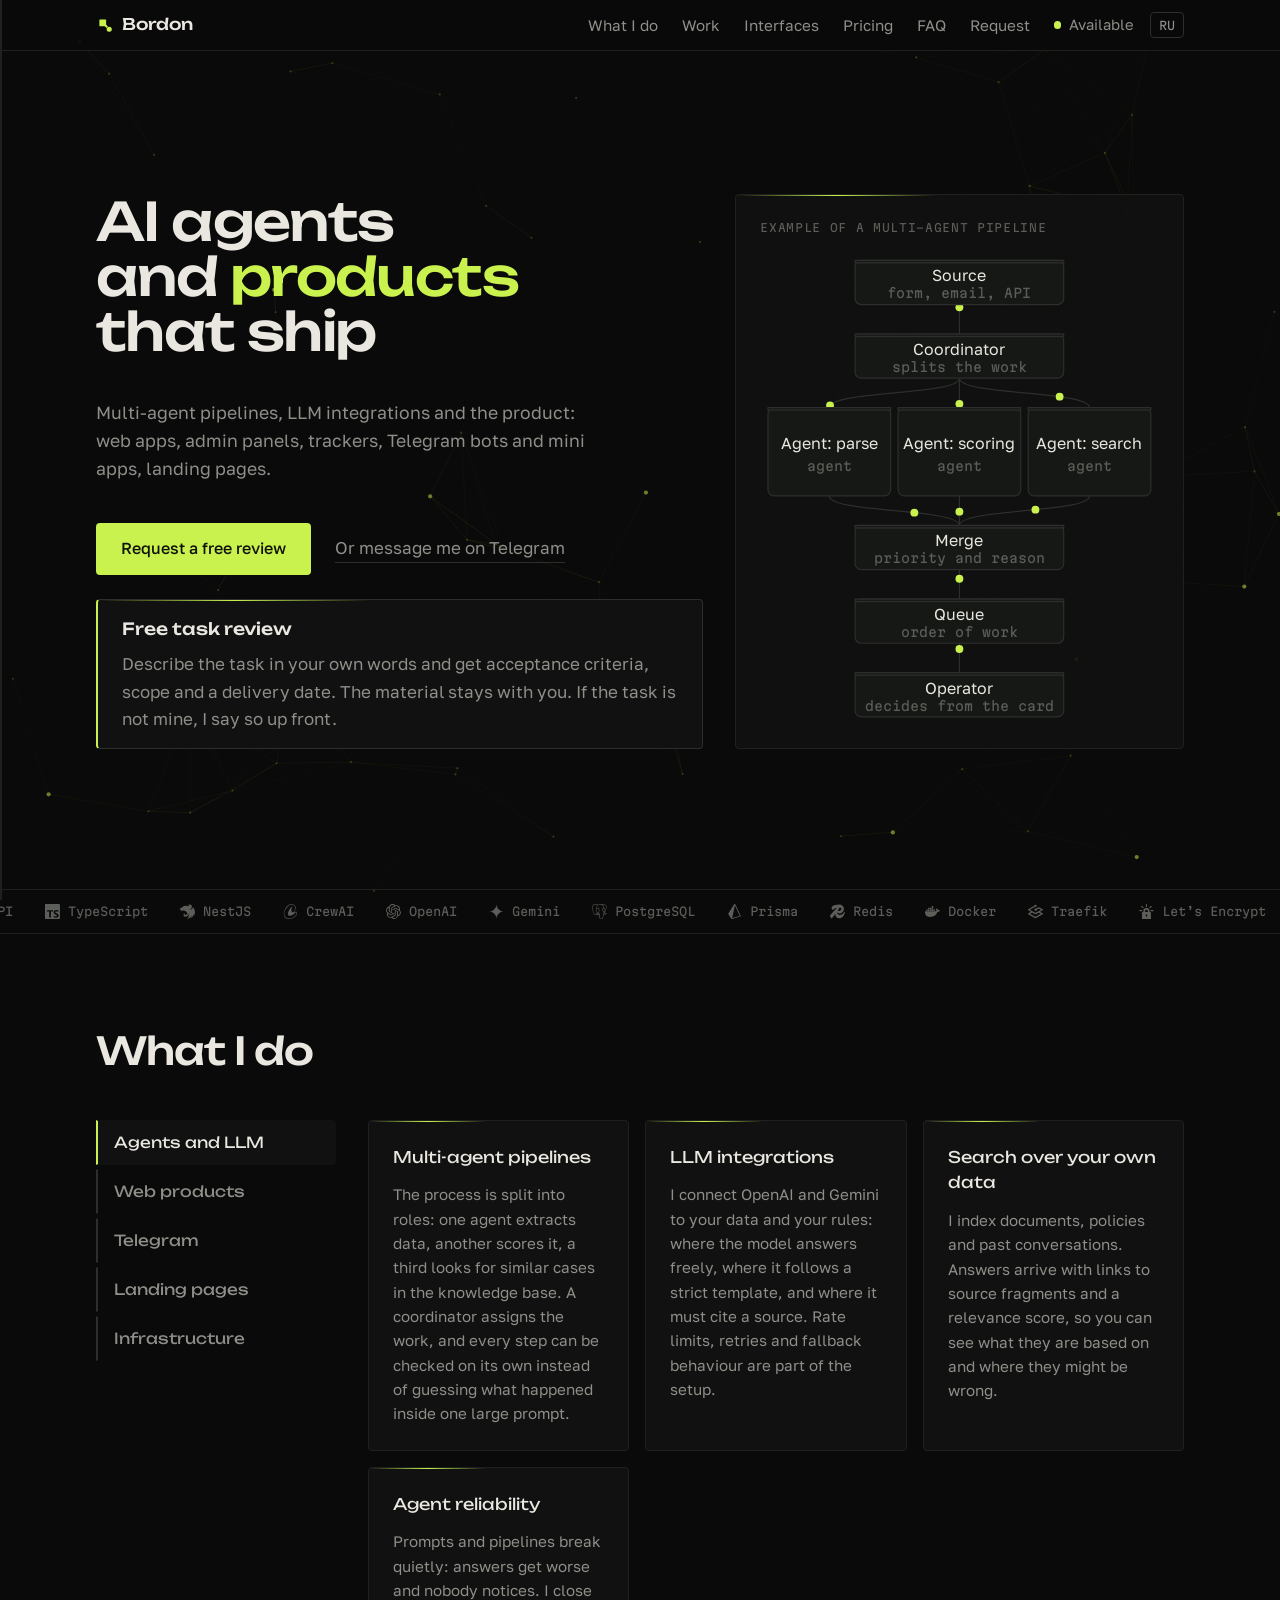
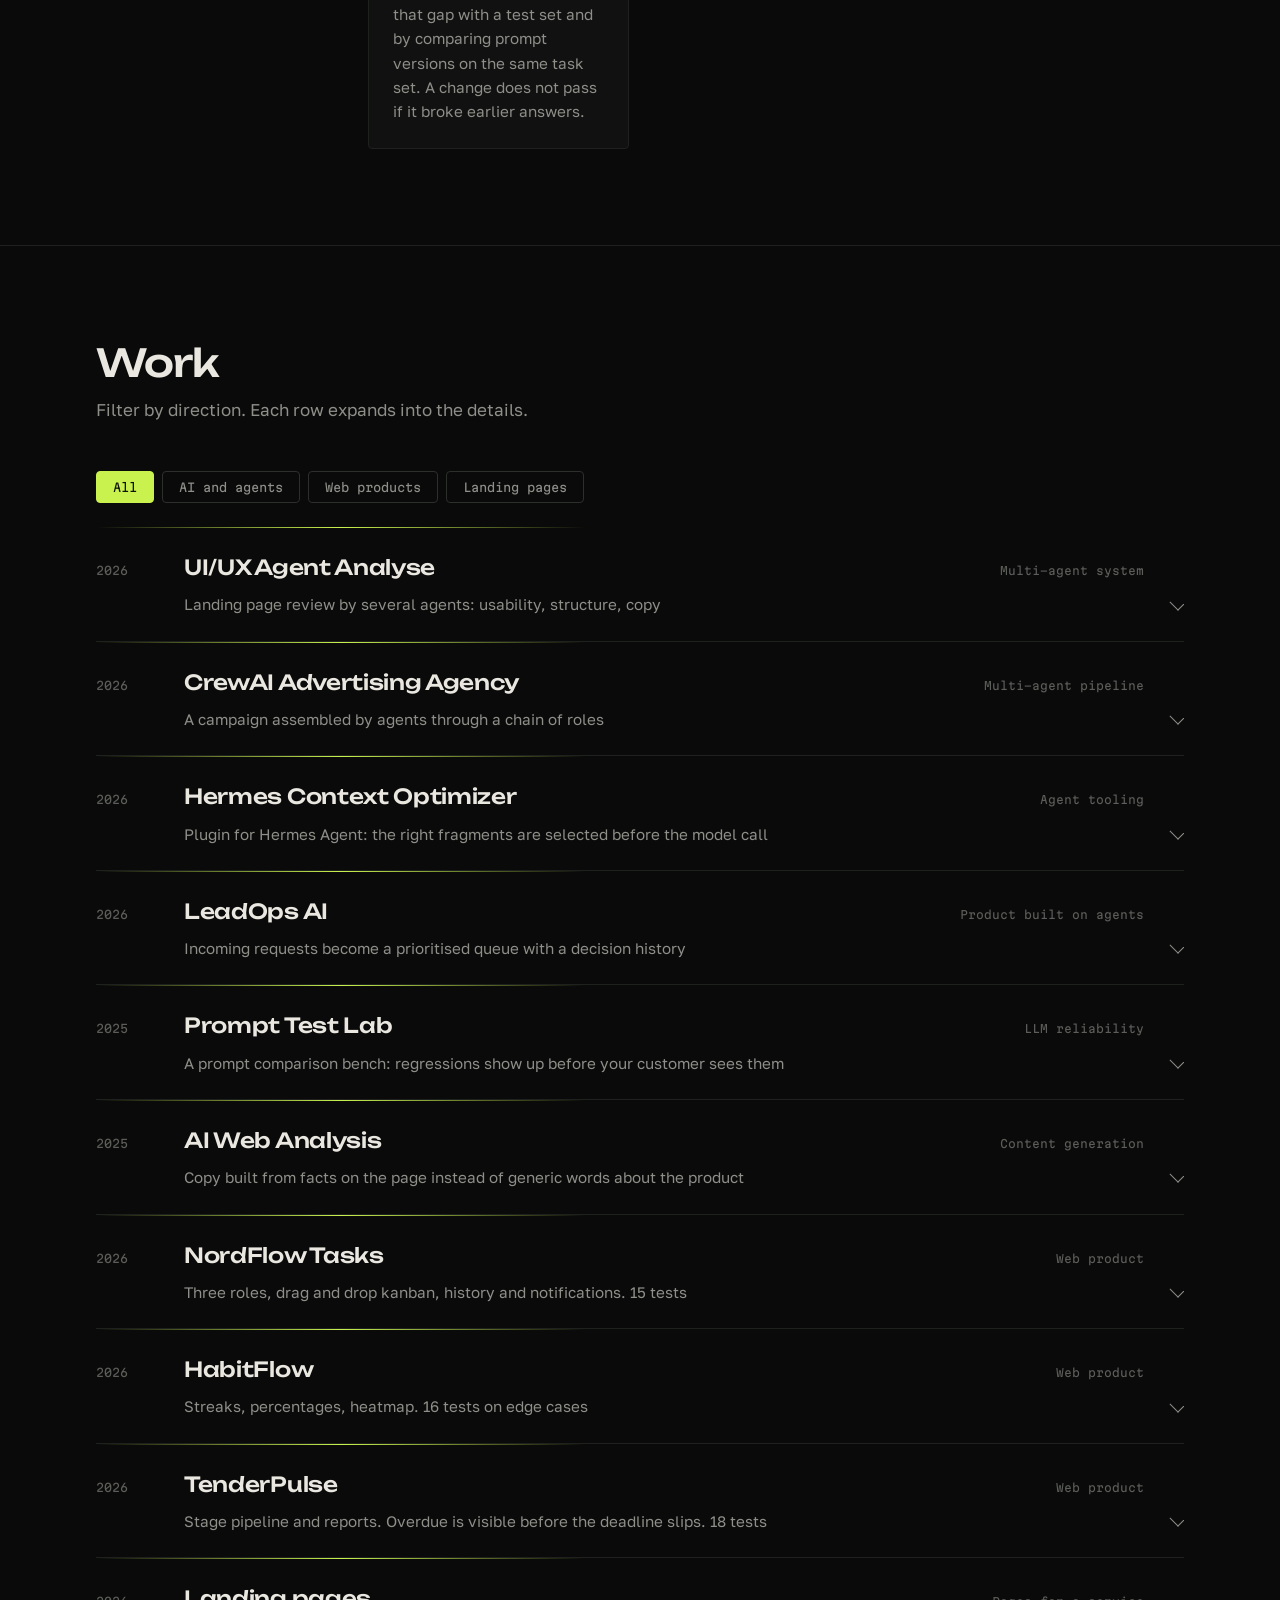
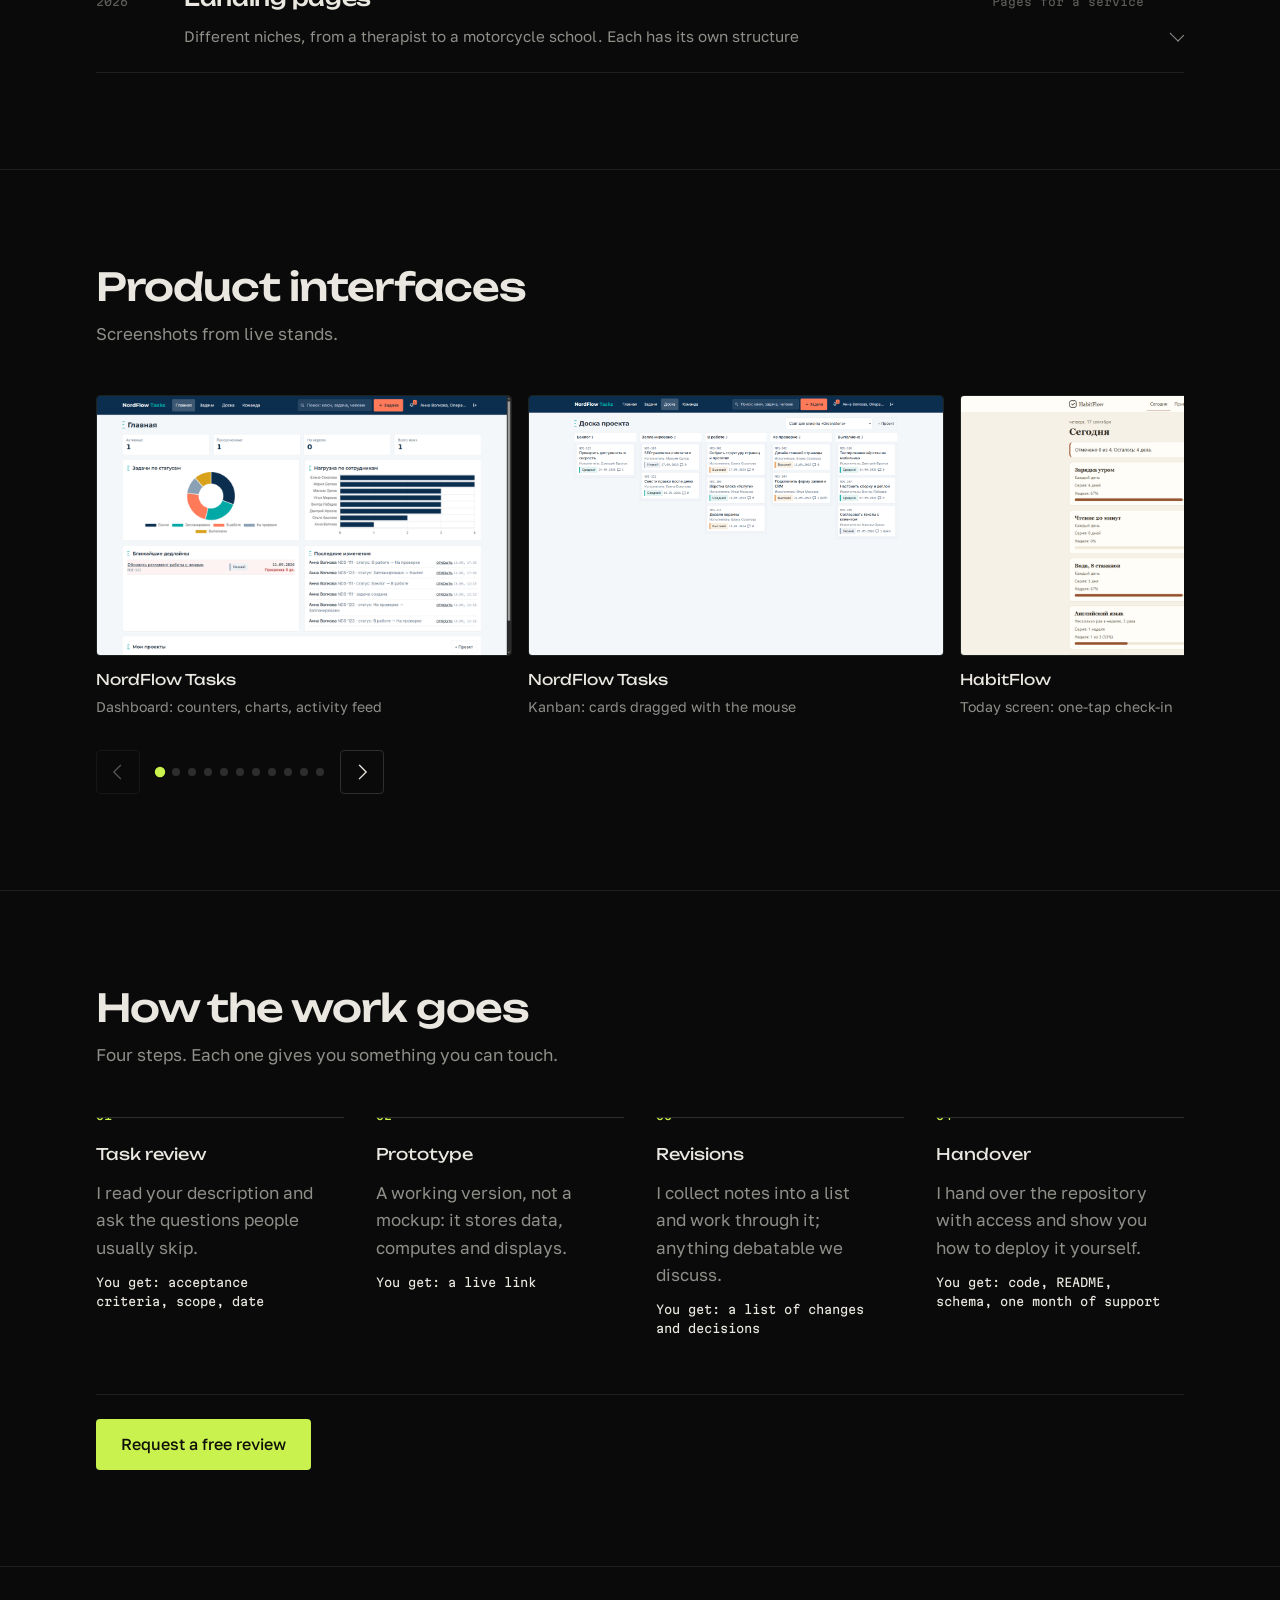
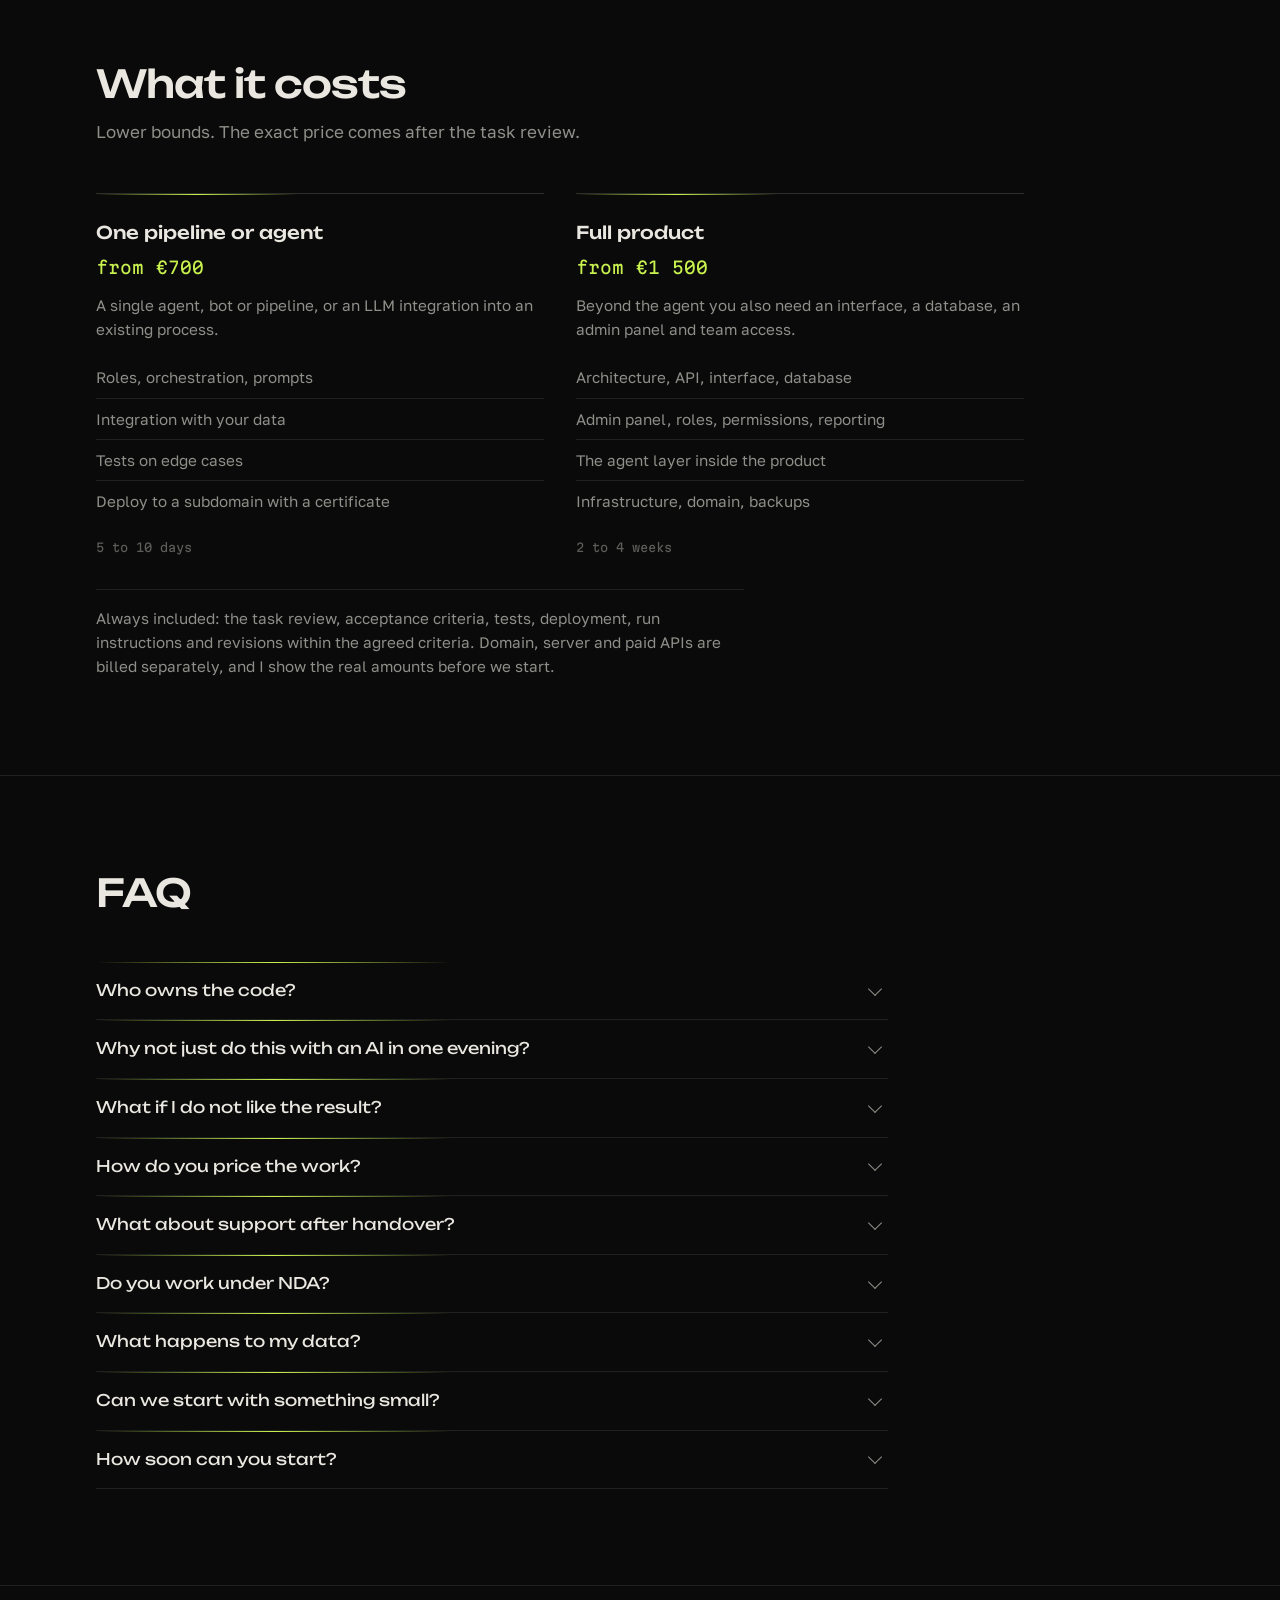
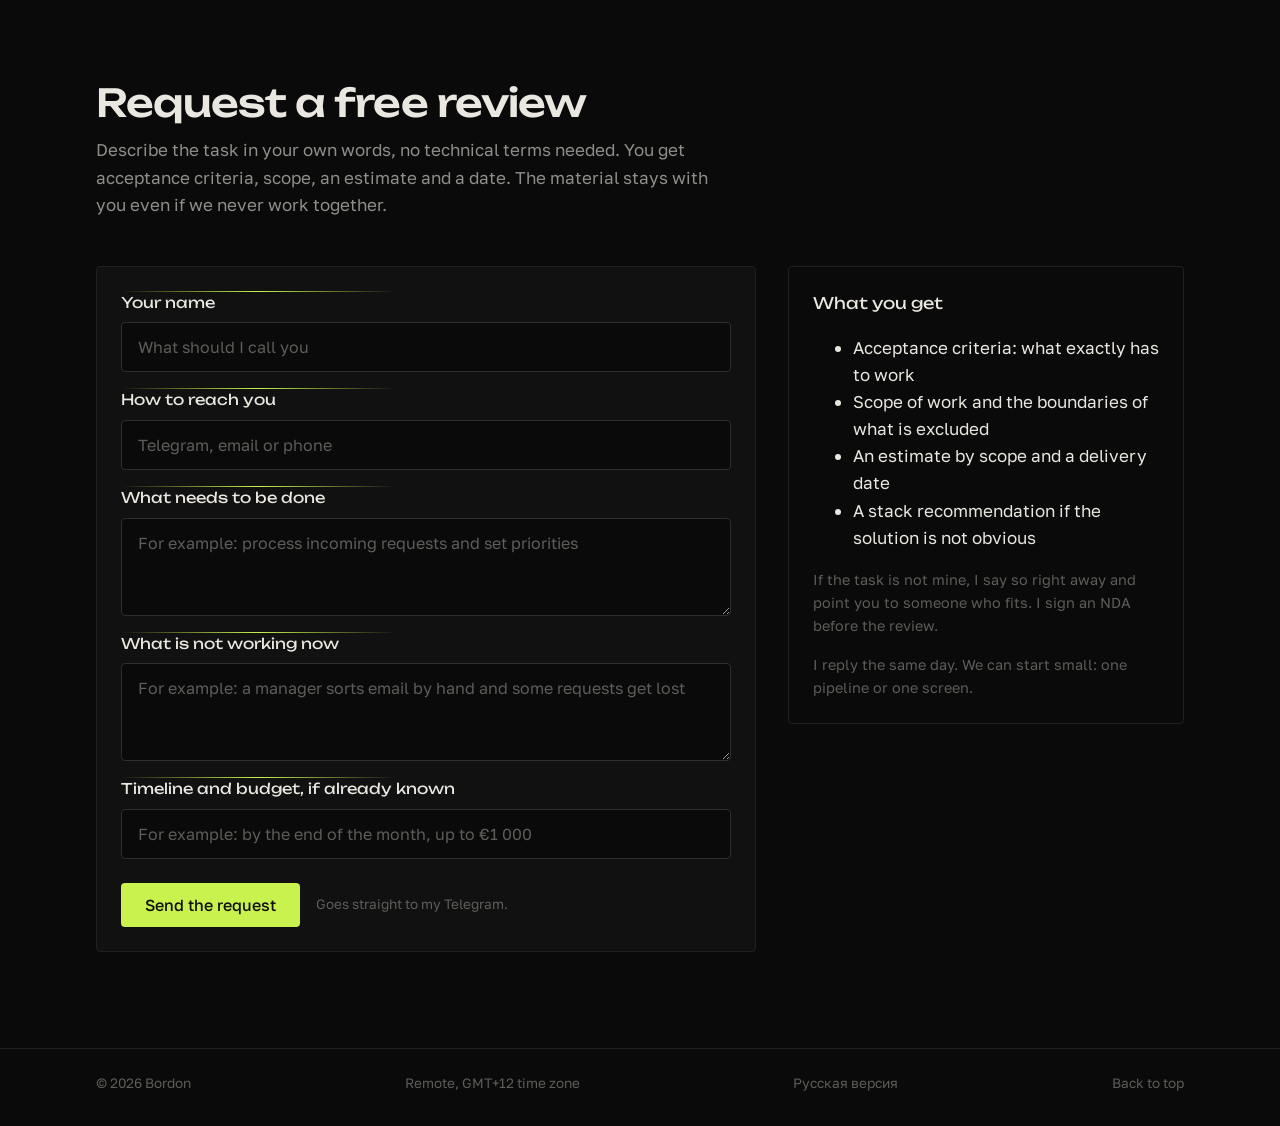
==== commit 8c764420: "Точность карточек: LeadOps и стенд промптов приведены к фактам - LeadOps: слой поиска по базе знаний" ====
--- a/en.html
+++ b/en.html
@@ -222,7 +222,7 @@
               </article>
               <article class="mini">
                 <h3>Agent reliability</h3>
-                <p>Prompts and pipelines break quietly: answers get worse and nobody notices. I close that gap with a test set and regression checks in CI. A prompt change does not pass if it broke earlier answers.</p>
+                <p>Prompts and pipelines break quietly: answers get worse and nobody notices. I close that gap with a test set and by comparing prompt versions on the same task set. A change does not pass if it broke earlier answers.</p>
               </article>
             </div>
           </div>
@@ -396,7 +396,7 @@
             <span class="case__more" aria-hidden="true"></span>
           </summary>
           <div class="case__body">
-            <p class="case__what">A lead processing pipeline: sources, raw signals, scoring, queue and operator actions behind one API. A separate knowledge search layer that returns its sources.</p>
+            <p class="case__what">A lead processing pipeline: sources, raw signals, scoring, queue and operator actions behind one API. The knowledge search layer that returns its sources is a separate module switched on by config, and it is off on the current stand.</p>
             <p class="case__value"><span class="case__label">Why it matters</span>No need to scroll through email and spreadsheets to decide what comes first. Operator decisions are recorded in the history.</p>
             <p class="case__note">The stand runs on a separate server and is closed to the public. I show it on a call or send access on request.</p>
             <ul class="tags"><li>NestJS</li><li>Prisma</li><li>PostgreSQL</li><li>LightRAG</li><li>Docker</li></ul>
@@ -408,13 +408,13 @@
             <span class="case__year">2025</span>
             <span class="case__title">Prompt Test Lab</span>
             <span class="case__cat">LLM reliability</span>
-            <span class="case__sum">A prompt comparison bench: regressions are caught in CI, not by your customer</span>
-            <span class="case__more" aria-hidden="true"></span>
-          </summary>
-          <div class="case__body">
-            <p class="case__what">Answers are stored and compared between prompt versions. The check runs automatically on every change.</p>
+            <span class="case__sum">A prompt comparison bench: regressions show up before your customer sees them</span>
+            <span class="case__more" aria-hidden="true"></span>
+          </summary>
+          <div class="case__body">
+            <p class="case__what">Answers are stored and compared between prompt versions. The run is started by a script, and the results and metrics stay for comparing versions.</p>
             <p class="case__value"><span class="case__label">Why it matters</span>A prompt change does not silently break earlier answers. The break is visible before release.</p>
-            <ul class="tags"><li>Python</li><li>GitHub Actions</li><li>tests</li></ul>
+            <ul class="tags"><li>Python</li><li>LLM</li><li>metrics</li></ul>
             <a class="case__go" href="https://github.com/ai4bordon/prompt_test">Open on GitHub</a>
           </div>
         </details>
